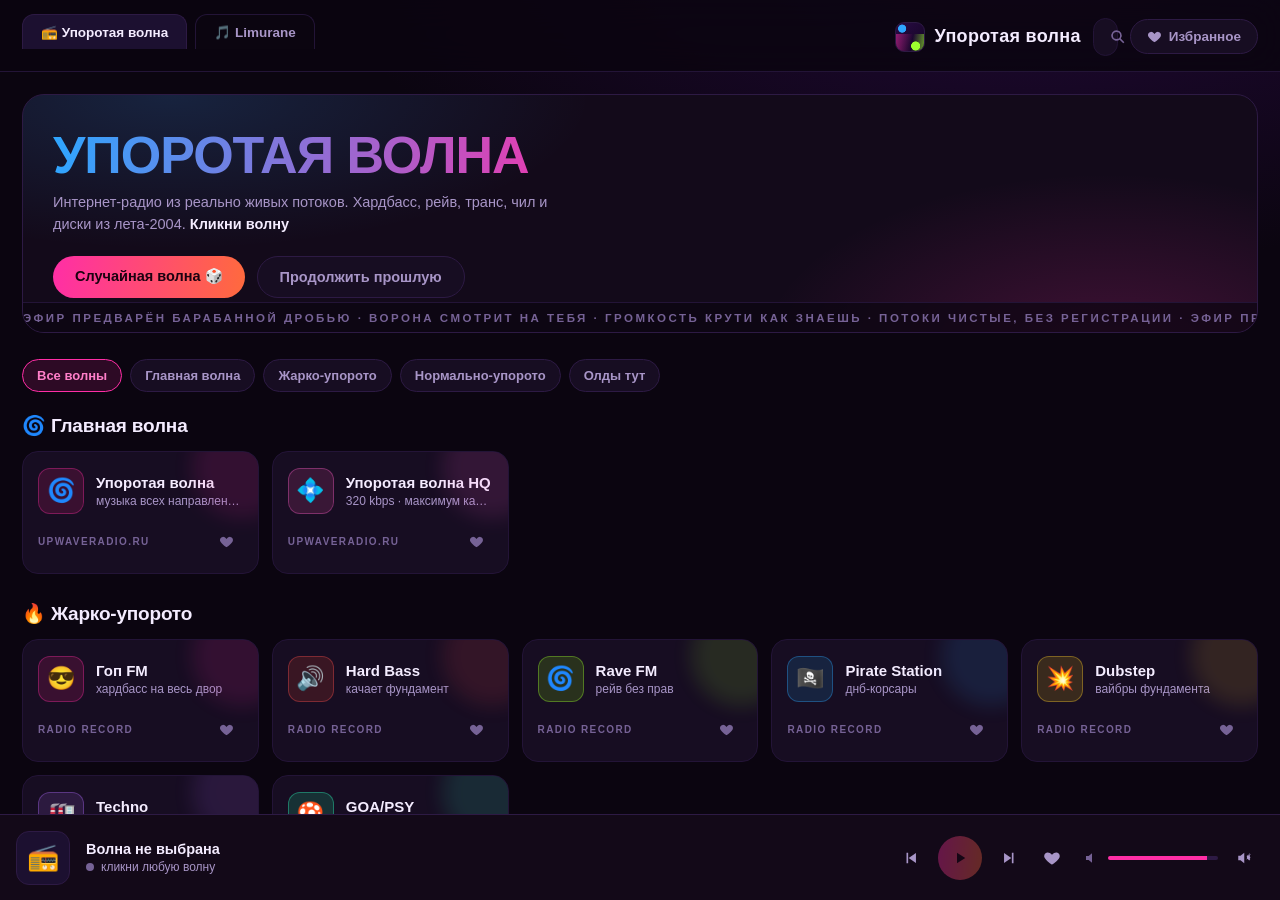
==== index.html @ 198ea46b "Упоротая волна + Limurane: интернет-радио и локальный плеер" ====
<!DOCTYPE html>
<html lang="ru">
<head>
  <meta charset="UTF-8">
  <meta name="viewport" content="width=device-width, initial-scale=1.0, viewport-fit=cover">
  <meta name="description" content="Упоротая волна — интернет-радио с живыми потоками: хардбасс, рейв, гоп-фм, транс, чил. Один клик — и в эфире.">
  <meta name="theme-color" content="#0b0510">
  <link rel="icon" href="data:image/svg+xml,%3Csvg xmlns='http://www.w3.org/2000/svg' viewBox='0 0 64 64'%3E%3Crect width='64' height='64' rx='14' fill='%230b0510'/%3E%3Cpath d='M8 40c4-20 10-20 14-10s10 10 14-10 10-10 14 4' fill='none' stroke='%23ff2ea6' stroke-width='6' stroke-linecap='round'/%3E%3C/svg%3E">
  <title>Упоротая волна — интернет-радио</title>
  <link rel="stylesheet" href="css/style.css?v=9">
</head>
<body>
  <div class="page">
  <header class="topbar">
    <nav class="tabs" aria-label="Приложения">
      <a class="tab active" href="index.html" aria-current="page">📻 Упоротая волна</a>
      <a class="tab" href="limurane.html">🎵 Limurane</a>
    </nav>
    <div class="brand">
      <span class="brand-mark" aria-hidden="true"></span>
      <span class="brand-name">Упоротая&nbsp;волна</span>
    </div>
    <div class="search" role="search">
      <svg viewBox="0 0 24 24" aria-hidden="true"><path d="M10 3a7 7 0 1 0 4.2 12.6l4.8 4.8 1.5-1.5-4.8-4.8A7 7 0 0 0 10 3zm0 2.2A4.8 4.8 0 1 1 10 14.8 4.8 4.8 0 0 1 10 5.2z"/></svg>
      <input type="search" id="searchInput" placeholder="Найти волну: хардбасс, гоп, чил…" autocomplete="off">
    </div>
    <button class="chip fav-chip" id="favChip" aria-pressed="false" title="Только избранное">
      <svg viewBox="0 0 24 24" aria-hidden="true"><path d="M12 21s-7.5-4.6-9.8-9.2C.6 8.4 2.6 4.9 6 4.6c2-.2 3.9.9 6 3.2 2.1-2.3 4-3.4 6-3.2 3.4.3 5.4 3.8 3.8 7.2C19.5 16.4 12 21 12 21z"/></svg>
      Избранное
    </button>
  </header>

  <main class="view" id="view" tabindex="-1"></main>

  <!-- Нижняя панель радиоплеера — в потоке страницы, sticky над адресной строкой -->
  <footer class="player" id="player">
    <button class="np-btn" id="npBtn" aria-label="Играть текущую волну" disabled>
      <span class="np-art" id="npArt" aria-hidden="true">📻</span>
      <span class="np-eq" id="npEq" aria-hidden="true"><i></i><i></i><i></i><i></i></span>
    </button>
    <div class="np-info">
      <div class="np-title" id="npTitle">Волна не выбрана</div>
      <div class="np-status">
        <span class="dot" id="npDot" aria-hidden="true"></span>
        <span id="npStatus">кликни любую волну</span>
      </div>
    </div>
    <div class="player-controls">
      <button class="icon-btn" id="btnPrev" aria-label="Предыдущая волна">
        <svg viewBox="0 0 24 24" aria-hidden="true"><path d="M6 5h2.2v14H6V5zm12.6.4v13.2L8.9 12l9.7-6.6z"/></svg>
      </button>
      <button class="play-btn" id="btnPlay" aria-label="Играть">
        <svg class="ic-play" viewBox="0 0 24 24" aria-hidden="true"><path d="M8 5.1v13.8L19 12 8 5.1z"/></svg>
        <svg class="ic-pause" viewBox="0 0 24 24" aria-hidden="true"><path d="M7 5h3.4v14H7V5zm6.6 0H17v14h-3.4V5z"/></svg>
      </button>
      <button class="icon-btn" id="btnNext" aria-label="Следующая волна">
        <svg viewBox="0 0 24 24" aria-hidden="true"><path d="M15.8 5H18v14h-2.2V5zM5.4 5.4 15.1 12l-9.7 6.6V5.4z"/></svg>
      </button>
      <button class="icon-btn small fav" id="npFav" aria-label="В избранное" disabled>
        <svg viewBox="0 0 24 24" aria-hidden="true"><path d="M12 21s-7.5-4.6-9.8-9.2C.6 8.4 2.6 4.9 6 4.6c2-.2 3.9.9 6 3.2 2.1-2.3 4-3.4 6-3.2 3.4.3 5.4 3.8 3.8 7.2C19.5 16.4 12 21 12 21z"/></svg>
      </button>
    </div>
    <div class="player-right">
      <svg class="vol-ic" viewBox="0 0 24 24" aria-hidden="true"><path d="M3 9v6h4l5 4V5L7 9H3z"/></svg>
      <input type="range" id="volume" min="0" max="1" step="0.01" value="0.9" aria-label="Громкость">
      <button class="icon-btn mute" id="btnMute" aria-label="Выключить звук">
        <svg class="ic-vol" viewBox="0 0 24 24" aria-hidden="true"><path d="M11 5 6 9H3v6h3l5 4V5zm7 .6-1.4 1.6L19 9.4l-2 2.2 2 2.2-1.4 1.6L15.4 13l-1.4 1.4.4.2v-2l1-1.2L14 10l.4-.2L15.4 11l2.6-2.4v-1zM18 5.6l1.4 1.6-2 2.2 2 2.2-1.4 1.6-2-2.2-1.4 1.6V7.8l1.4 1.6 2-3.8z"/></svg>
        <svg class="ic-muted" viewBox="0 0 24 24" aria-hidden="true"><path d="M3 9v6h4l5 4V5L7 9H3zm17 .6L18.6 8 16.5 10 14.4 8 13 9.6l2.1 2.4L13 14.4l1.4 1.6 2.1-2 2.1 2 1.4-1.6-2.1-2.4L20 9.6z"/></svg>
      </button>
    </div>
  </footer>
  </div>

  <div id="toastRoot" aria-live="polite"></div>
  <audio id="radio" preload="none"></audio>

  <script src="js/app.js?v=8"></script>
</body>
</html>
---- css/style.css ----
/* ============================================================
   Упоротая волна — стили
   ============================================================ */

:root {
  --bg: #0b0510;
  --bg-raise: #130a1a;
  --bg-hover: #1c1030;
  --panel: #170d22;
  --stroke: #2d1a44;
  --stroke-soft: #231437;
  --text: #f4ecff;
  --text-dim: #a895c7;
  --text-faint: #766296;
  --acid: #ff2ea6;
  --toxic: #9dff2e;
  --sky: #2ea6ff;
  --acid-soft: rgba(255, 46, 166, 0.14);
  --toxic-soft: rgba(157, 255, 46, 0.12);
  --player-h: 86px;
  --radius: 16px;
  --radius-sm: 10px;
  --shadow: 0 16px 44px rgba(0, 0, 0, 0.55);
  --font: "Inter", -apple-system, "Segoe UI", Roboto, "Helvetica Neue", sans-serif;
}

* { box-sizing: border-box; margin: 0; padding: 0; }

html, body { height: 100%; }

body {
  font-family: var(--font);
  background: radial-gradient(1200px 600px at 80% -10%, #23093a 0%, transparent 60%), var(--bg);
  color: var(--text);
  -webkit-font-smoothing: antialiased;
  overflow: hidden;
  user-select: none;
}

button { font-family: inherit; color: inherit; background: none; border: 0; cursor: pointer; }
input { font-family: inherit; }

svg { width: 18px; height: 18px; fill: currentColor; display: block; }

::-webkit-scrollbar { width: 10px; height: 10px; }
::-webkit-scrollbar-thumb { background: #3a2456; border-radius: 6px; border: 2px solid var(--bg); }
::-webkit-scrollbar-track { background: transparent; }

/* ---------- Верхняя панель ---------- */

.topbar {
  position: sticky;
  top: 0;
  z-index: 40;
  display: flex;
  align-items: center;
  gap: 12px;
  padding: 14px 22px 12px;
  background: rgba(11, 5, 16, 0.85);
  backdrop-filter: blur(18px);
  border-bottom: 1px solid var(--stroke-soft);
}

/* Вкладки приложений */

.tabs {
  flex-basis: 100%;
  display: flex;
  gap: 8px;
  margin-bottom: 10px;
}

.tab {
  display: inline-flex;
  align-items: center;
  gap: 8px;
  padding: 9px 18px;
  border-radius: 12px 12px 0 0;
  border: 1px solid var(--stroke-soft);
  border-bottom: 0;
  background: var(--bg);
  color: var(--text-dim);
  font-size: 13.5px;
  font-weight: 700;
  text-decoration: none;
  transition: color 0.15s, border-color 0.15s;
}

.tab:hover { color: var(--text); }
.tab.active { color: var(--text); background: var(--bg-hover); border-color: var(--stroke); }

.brand { display: flex; align-items: center; gap: 10px; flex-shrink: 0; }

.brand-mark {
  width: 30px; height: 30px;
  border-radius: 9px;
  background:
    radial-gradient(circle at 70% 82%, var(--toxic) 0 14%, transparent 16%),
    radial-gradient(circle at 22% 20%, var(--sky) 0 12%, transparent 14%),
    linear-gradient(135deg, #2a0b45, #120522);
  border: 1px solid var(--stroke);
  position: relative;
  overflow: hidden;
}

.brand-mark::after {
  content: "";
  position: absolute;
  inset: 40% -30% 0 -30%;
  background: linear-gradient(100deg, var(--acid) 0%, transparent 55%, var(--toxic) 90%);
  opacity: 0.75;
}

.brand-name {
  font-size: 18px;
  font-weight: 800;
  letter-spacing: 0.3px;
  white-space: nowrap;
}

.search {
  flex: 1;
  max-width: 420px;
  display: flex;
  align-items: center;
  gap: 9px;
  background: var(--panel);
  border: 1px solid var(--stroke-soft);
  border-radius: 999px;
  padding: 9px 8px 9px 15px;
  transition: border-color 0.15s;
  min-width: 0;
}

.search:focus-within { border-color: var(--acid); }
.search svg { color: var(--text-faint); flex-shrink: 0; }

.search input {
  flex: 1;
  min-width: 0;
  background: none;
  border: 0;
  outline: 0;
  color: var(--text);
  font-size: 14px;
}

.search input::placeholder { color: var(--text-faint); }
.search input::-webkit-search-cancel-button { display: none; }

.chip {
  display: inline-flex;
  align-items: center;
  gap: 7px;
  padding: 9px 16px;
  border-radius: 999px;
  border: 1px solid var(--stroke);
  background: var(--panel);
  color: var(--text-dim);
  font-size: 13.5px;
  font-weight: 700;
  flex-shrink: 0;
  transition: all 0.15s;
}

.chip:hover { color: var(--text); border-color: var(--text-faint); }
.chip svg { width: 15px; height: 15px; }
.chip.on { background: var(--acid-soft); border-color: var(--acid); color: #ff7fc9; }
.chip.on svg { fill: #ff2ea6; }

/* ---------- Контент ---------- */

.page {
  display: flex;
  flex-direction: column;
  height: 100vh;
  height: 100dvh;
}

.view {
  flex: 1;
  min-height: 0;
  overflow-y: auto;
  padding: 22px 22px 46px;
  outline: none;
}

/* Hero */

.hero {
  position: relative;
  border: 1px solid var(--stroke);
  border-radius: 22px;
  overflow: hidden;
  padding: 34px 30px;
  margin-bottom: 26px;
  background:
    radial-gradient(600px 220px at 12% 0%, rgba(46, 166, 255, 0.16), transparent 70%),
    radial-gradient(500px 260px at 88% 110%, rgba(255, 46, 166, 0.2), transparent 70%),
    var(--bg-raise);
}

.hero-title {
  font-size: clamp(30px, 6vw, 52px);
  font-weight: 900;
  letter-spacing: -1px;
  line-height: 1;
  background: linear-gradient(95deg, var(--sky) 0%, var(--acid) 48%, var(--toxic) 100%);
  -webkit-background-clip: text;
  background-clip: text;
  color: transparent;
  margin-bottom: 10px;
}

.hero-sub { color: var(--text-dim); font-size: 14.5px; max-width: 520px; line-height: 1.55; }
.hero-sub b { color: var(--text); }

.hero-actions { display: flex; gap: 12px; margin-top: 20px; flex-wrap: wrap; }

.btn {
  display: inline-flex;
  align-items: center;
  gap: 9px;
  padding: 12px 22px;
  border-radius: 999px;
  font-size: 14.5px;
  font-weight: 800;
  transition: transform 0.12s, filter 0.15s;
}

.btn:active { transform: scale(0.96); }
.btn.primary {
  background: linear-gradient(96deg, var(--acid), #ff6a3d);
  color: #1b0210;
}
.btn.primary:hover { filter: brightness(1.1); }
.btn.ghost { background: var(--panel); border: 1px solid var(--stroke); color: var(--text-dim); }
.btn.ghost:hover { color: var(--text); border-color: var(--text-faint); }

.marquee {
  position: absolute;
  bottom: 0; left: 0; right: 0;
  border-top: 1px solid var(--stroke-soft);
  background: rgba(11, 5, 16, 0.7);
  overflow: hidden;
  height: 30px;
  pointer-events: none;
}

.marquee-track {
  position: absolute;
  white-space: nowrap;
  line-height: 30px;
  font-size: 11.5px;
  font-weight: 700;
  letter-spacing: 2.5px;
  text-transform: uppercase;
  color: var(--text-faint);
  animation: marquee 26s linear infinite;
}

@keyframes marquee { from { transform: translateX(0); } to { transform: translateX(-50%); } }

/* Фильтры */

.chips {
  display: flex;
  gap: 8px;
  flex-wrap: wrap;
  margin-bottom: 22px;
}

.chip.small { padding: 8px 14px; font-size: 13px; }

/* Секции и карточки волн */

.section { margin-bottom: 28px; }

.section-title {
  font-size: 19px;
  font-weight: 800;
  letter-spacing: -0.2px;
  margin-bottom: 14px;
}

.grid {
  display: grid;
  grid-template-columns: repeat(auto-fill, minmax(210px, 1fr));
  gap: 13px;
}

.station {
  position: relative;
  border: 1px solid var(--stroke-soft);
  border-radius: var(--radius);
  background: var(--panel);
  padding: 16px 15px 15px;
  cursor: pointer;
  text-align: left;
  overflow: hidden;
  transition: border-color 0.15s, transform 0.15s, background 0.15s;
}

.station:hover { border-color: var(--st, var(--acid)); transform: translateY(-2px); background: var(--bg-hover); }
.station:focus-visible { outline: 2px solid var(--acid); outline-offset: 2px; }

.station.live {
  border-color: var(--st, var(--acid));
  background:
    linear-gradient(160deg, var(--acid-glow, rgba(255, 46, 166, 0.08)), transparent 60%),
    var(--bg-hover);
}

.station .glow {
  position: absolute;
  top: -34px; right: -34px;
  width: 100px; height: 100px;
  border-radius: 50%;
  background: var(--st, var(--acid));
  opacity: 0.12;
  filter: blur(10px);
  pointer-events: none;
}

.station-head {
  display: flex;
  align-items: center;
  gap: 12px;
  margin-bottom: 12px;
}

.station-emoji {
  width: 46px; height: 46px;
  border-radius: 12px;
  display: flex;
  align-items: center;
  justify-content: center;
  font-size: 23px;
  background: color-mix(in srgb, var(--st, var(--acid)) 16%, var(--bg-raise));
  border: 1px solid color-mix(in srgb, var(--st, var(--acid)) 35%, transparent);
  flex-shrink: 0;
}

.station-name {
  font-size: 15px;
  font-weight: 800;
  overflow: hidden;
  text-overflow: ellipsis;
  white-space: nowrap;
}

.station-genre {
  font-size: 12px;
  color: var(--text-dim);
  margin-top: 3px;
  overflow: hidden;
  text-overflow: ellipsis;
  white-space: nowrap;
}

.station-foot {
  display: flex;
  align-items: center;
  justify-content: space-between;
  gap: 8px;
}

.station-badge {
  font-size: 10px;
  font-weight: 800;
  letter-spacing: 1.4px;
  text-transform: uppercase;
  color: var(--text-faint);
}

.station.live .station-badge { color: color-mix(in srgb, var(--st, var(--acid)) 70%, var(--text)); }

.station-play {
  width: 38px; height: 38px;
  border-radius: 50%;
  background: var(--st, var(--acid));
  color: #14021c;
  display: flex;
  align-items: center;
  justify-content: center;
  opacity: 0;
  transform: translateY(4px);
  transition: opacity 0.15s, transform 0.15s;
  flex-shrink: 0;
}

.station-play svg { width: 15px; height: 15px; }
.station:hover .station-play, .station:focus-visible .station-play { opacity: 1; transform: translateY(0); }

.pulse {
  display: flex;
  gap: 3px;
  align-items: flex-end;
  height: 14px;
  display: none;
}

.station.live:hover .pulse { display: flex; }

.pulse i {
  width: 3px;
  border-radius: 2px;
  background: var(--st, var(--acid));
  animation: beat 0.8s ease-in-out infinite;
}

.pulse i:nth-child(1) { height: 60%; animation-delay: 0.2s; }
.pulse i:nth-child(2) { height: 100%; animation-delay: 0.45s; }
.pulse i:nth-child(3) { height: 70%; animation-delay: 0.1s; }

@keyframes beat { 0%, 100% { transform: scaleY(0.5); } 50% { transform: scaleY(1); } }

.fav-mini {
  width: 32px; height: 32px;
  border-radius: 50%;
  display: flex;
  align-items: center;
  justify-content: center;
  color: var(--text-faint);
  flex-shrink: 0;
}

.fav-mini svg { width: 15px; height: 15px; }
.fav-mini:hover { color: var(--text); background: rgba(255, 255, 255, 0.06); }
.fav-mini.liked { color: var(--text); }
.fav-mini.liked svg { fill: var(--acid); }

/* Пустые состояния */

.empty {
  display: flex;
  flex-direction: column;
  align-items: center;
  text-align: center;
  gap: 12px;
  padding: 60px 20px;
  color: var(--text-dim);
}

.empty-emoji { font-size: 44px; }
.empty h3 { color: var(--text); font-size: 18px; font-weight: 800; }
.empty p { font-size: 14px; max-width: 420px; line-height: 1.55; }

/* ---------- Нижний плеер ---------- */

.player {
  position: sticky;
  bottom: 0;
  height: var(--player-h);
  background: #130918;
  border-top: 1px solid var(--stroke);
  display: grid;
  grid-template-columns: auto minmax(150px, 1fr) auto auto;
  align-items: center;
  gap: 16px;
  padding: 0 16px;
  z-index: 50;
  padding-bottom: env(safe-area-inset-bottom);
}

.np-btn {
  position: relative;
  width: 54px; height: 54px;
  border-radius: 13px;
  overflow: hidden;
  background: var(--bg-hover);
  border: 1px solid var(--stroke);
  display: flex;
  align-items: center;
  justify-content: center;
  flex-shrink: 0;
}

.np-art { font-size: 26px; }
.np-eq { display: none; gap: 3px; align-items: flex-end; height: 18px; }
.np-eq i { width: 4px; border-radius: 2px; background: var(--acid); animation: beat 0.75s ease-in-out infinite; }
.np-eq i:nth-child(1) { height: 55%; animation-delay: 0.15s; }
.np-eq i:nth-child(2) { height: 100%; animation-delay: 0.4s; }
.np-eq i:nth-child(3) { height: 65%; animation-delay: 0.05s; }
.np-eq i:nth-child(4) { height: 85%; animation-delay: 0.3s; }

body.broadcasting .np-eq { display: flex; }
body.broadcasting .np-art { display: none; }

.np-info { min-width: 0; }

.np-title {
  font-size: 14.5px;
  font-weight: 700;
  overflow: hidden;
  text-overflow: ellipsis;
  white-space: nowrap;
}

.np-status {
  display: flex;
  align-items: center;
  gap: 7px;
  margin-top: 3px;
  font-size: 12px;
  color: var(--text-dim);
  overflow: hidden;
  white-space: nowrap;
}

.dot {
  width: 8px; height: 8px;
  border-radius: 50%;
  background: var(--text-faint);
  flex-shrink: 0;
}

.dot.live { background: var(--toxic); box-shadow: 0 0 8px var(--toxic); animation: blinkdot 1.6s ease-in-out infinite; }
.dot.wait { background: #ffcf2e; animation: blinkdot 0.8s ease-in-out infinite; }
.dot.err { background: var(--acid); }

@keyframes blinkdot { 0%, 100% { opacity: 1; } 50% { opacity: 0.35; } }

.player-controls { display: flex; align-items: center; gap: 8px; }

.icon-btn {
  display: inline-flex;
  align-items: center;
  justify-content: center;
  width: 38px; height: 38px;
  border-radius: 50%;
  color: var(--text-dim);
  flex-shrink: 0;
  transition: background 0.15s, color 0.15s;
}

.icon-btn:hover { background: var(--bg-hover); color: var(--text); }
.icon-btn.small { width: 32px; height: 32px; }

.play-btn {
  width: 44px; height: 44px;
  border-radius: 50%;
  background: linear-gradient(96deg, var(--acid), #ff6a3d);
  color: #1b0210;
  display: flex;
  align-items: center;
  justify-content: center;
  transition: transform 0.12s, opacity 0.2s;
}

.play-btn:hover { transform: scale(1.06); }
.play-btn:disabled { opacity: 0.35; transform: none; cursor: default; }

.play-btn .ic-pause { display: none; }
.play-btn.playing .ic-play { display: none; }
.play-btn.playing .ic-pause { display: block; }

.icon-btn.fav.liked svg { fill: var(--acid); }

.player-right { display: flex; align-items: center; gap: 8px; }

.vol-ic { color: var(--text-faint); width: 16px; height: 16px; }
.mute .ic-vol { display: block; }
.mute .ic-muted { display: none; }
.muted .ic-vol { display: none; }
.muted .ic-muted { display: block; }

input[type="range"] {
  -webkit-appearance: none;
  appearance: none;
  flex: 1;
  width: 110px;
  height: 4px;
  border-radius: 3px;
  background: linear-gradient(to right, var(--text) 0%, #333355 0%);
  outline: none;
  cursor: pointer;
  touch-action: none;
}

input[type="range"]::-webkit-slider-thumb {
  -webkit-appearance: none;
  width: 13px; height: 13px;
  border-radius: 50%;
  background: var(--text);
  border: 0;
  opacity: 0;
  transition: opacity 0.12s;
  cursor: grab;
}

input[type="range"]:hover::-webkit-slider-thumb,
input[type="range"]:focus-visible::-webkit-slider-thumb { opacity: 1; }
input[type="range"]::-moz-range-thumb { width: 13px; height: 13px; border-radius: 50%; background: var(--text); border: 0; }

/* ---------- Уведомления ---------- */

#toastRoot {
  position: fixed;
  bottom: calc(var(--player-h) + 14px);
  left: 50%;
  transform: translateX(-50%);
  display: flex;
  flex-direction: column;
  align-items: center;
  gap: 8px;
  z-index: 200;
  pointer-events: none;
}

.toast {
  background: #221333;
  border: 1px solid var(--stroke);
  color: var(--text);
  padding: 11px 18px;
  border-radius: 999px;
  font-size: 13.5px;
  font-weight: 600;
  box-shadow: var(--shadow);
  animation: toast-in 0.22s ease;
  max-width: 86vw;
}

.toast.out { animation: toast-out 0.25s ease forwards; }

@keyframes toast-in { from { opacity: 0; transform: translateY(10px); } }
@keyframes toast-out { to { opacity: 0; transform: translateY(10px); } }

/* ---------- Адаптивность ---------- */

@media (max-width: 760px) {
  .topbar { padding: 10px 14px; gap: 8px; }
  .tabs { gap: 6px; margin-bottom: 4px; }
  .tab { padding: 8px 14px; font-size: 12.5px; }
  .brand-name { font-size: 15px; }
  .search { padding: 8px 6px 8px 12px; }
  .fav-chip span { display: none; }
  .fav-chip { padding: 9px 10px; }

  .view { flex: 1; padding: 16px 14px 40px; }
  .hero { padding: 22px 18px 40px; }
  .grid { grid-template-columns: repeat(auto-fill, minmax(150px, 1fr)); gap: 10px; }
  .station { padding: 13px 12px; }
  .station-emoji { width: 40px; height: 40px; font-size: 19px; }

  .player {
    grid-template-columns: auto 1fr auto;
    height: calc(var(--player-h) + env(safe-area-inset-bottom));
    padding: 8px 10px env(safe-area-inset-bottom);
    gap: 10px;
  }

  .player-right { display: none; }
  .player-controls { gap: 2px; }
  .icon-btn { width: 34px; height: 34px; }
  .play-btn { width: 40px; height: 40px; }
  .icon-btn.small.fav { display: none; }
  .np-btn { width: 46px; height: 46px; }
  .np-art { font-size: 22px; }
}

@media (max-width: 480px) {
  .grid { grid-template-columns: 1fr 1fr; }
}

@media (prefers-reduced-motion: reduce) {
  .marquee-track, .pulse i, .np-eq i, .dot.live, .dot.wait { animation: none; }
  body.hype { animation: none; }
}

/* ---------- Пасхалки ---------- */

body.hype {
  animation: hue-madness 4s linear infinite;
}

body.hype .np-eq i,
body.hype .pulse i { animation-duration: 0.22s; }

body.hype .marquee-track { animation-duration: 5.5s; color: var(--acid); }

body.hype .np-btn,
body.hype .play-btn { animation: bounce-beta 0.5s ease-in-out infinite; }

@keyframes hue-madness {
  from { filter: hue-rotate(0deg); }
  to { filter: hue-rotate(360deg); }
}

@keyframes bounce-beta {
  0%, 100% { transform: scale(1); }
  50% { transform: scale(1.12) rotate(4deg); }
}

.crow {
  position: fixed;
  left: -70px;
  z-index: 400;
  font-size: 44px;
  pointer-events: none;
  animation: fly-across 4s linear forwards;
}

@keyframes fly-across {
  0% { left: -70px; transform: translateY(0) rotate(-10deg); }
  25% { transform: translateY(-26px) rotate(6deg); }
  50% { transform: translateY(8px) rotate(-6deg); }
  75% { transform: translateY(-18px) rotate(8deg); }
  100% { left: calc(100vw + 70px); transform: translateY(0) rotate(-4deg); }
}
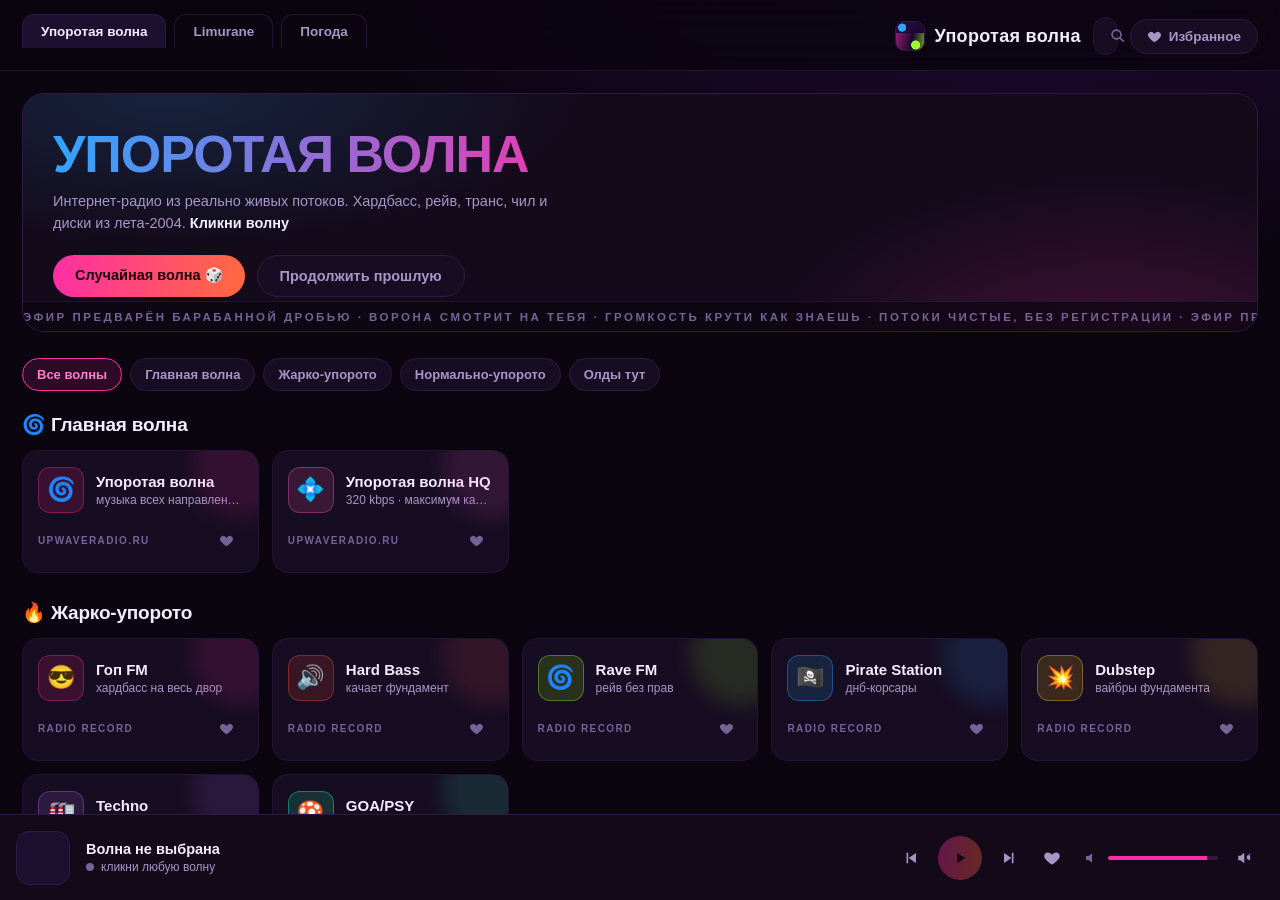
==== commit b5e69aec: "Радио: фиксы интерфейса (поиск с синонимами, подписи фильтров, громкость на мобилке); вкладка Погода" ====
--- a/index.html
+++ b/index.html
@@ -7,14 +7,15 @@
   <meta name="theme-color" content="#0b0510">
   <link rel="icon" href="data:image/svg+xml,%3Csvg xmlns='http://www.w3.org/2000/svg' viewBox='0 0 64 64'%3E%3Crect width='64' height='64' rx='14' fill='%230b0510'/%3E%3Cpath d='M8 40c4-20 10-20 14-10s10 10 14-10 10-10 14 4' fill='none' stroke='%23ff2ea6' stroke-width='6' stroke-linecap='round'/%3E%3C/svg%3E">
   <title>Упоротая волна — интернет-радио</title>
-  <link rel="stylesheet" href="css/style.css?v=9">
+  <link rel="stylesheet" href="css/style.css?v=11">
 </head>
 <body>
   <div class="page">
   <header class="topbar">
     <nav class="tabs" aria-label="Приложения">
-      <a class="tab active" href="index.html" aria-current="page">📻 Упоротая волна</a>
-      <a class="tab" href="limurane.html">🎵 Limurane</a>
+      <a class="tab active" href="index.html" aria-current="page">Упоротая волна</a>
+      <a class="tab" href="limurane.html">Limurane</a>
+      <a class="tab" href="weather.html">Погода</a>
     </nav>
     <div class="brand">
       <span class="brand-mark" aria-hidden="true"></span>
@@ -35,7 +36,7 @@
   <!-- Нижняя панель радиоплеера — в потоке страницы, sticky над адресной строкой -->
   <footer class="player" id="player">
     <button class="np-btn" id="npBtn" aria-label="Играть текущую волну" disabled>
-      <span class="np-art" id="npArt" aria-hidden="true">📻</span>
+      <span class="np-art" id="npArt" aria-hidden="true"></span>
       <span class="np-eq" id="npEq" aria-hidden="true"><i></i><i></i><i></i><i></i></span>
     </button>
     <div class="np-info">
@@ -74,6 +75,6 @@
   <div id="toastRoot" aria-live="polite"></div>
   <audio id="radio" preload="none"></audio>
 
-  <script src="js/app.js?v=8"></script>
+  <script src="js/app.js?v=9"></script>
 </body>
 </html>
--- a/css/style.css
+++ b/css/style.css
@@ -68,7 +68,12 @@
   display: flex;
   gap: 8px;
   margin-bottom: 10px;
-}
+  min-width: 0;
+  overflow-x: auto;
+  scrollbar-width: none;
+}
+
+.tabs::-webkit-scrollbar { display: none; }
 
 .tab {
   display: inline-flex;
@@ -477,6 +482,7 @@
 }
 
 .np-art { font-size: 26px; }
+.np-art.empty { display: none; }
 .np-eq { display: none; gap: 3px; align-items: flex-end; height: 18px; }
 .np-eq i { width: 4px; border-radius: 2px; background: var(--acid); animation: beat 0.75s ease-in-out infinite; }
 .np-eq i:nth-child(1) { height: 55%; animation-delay: 0.15s; }
@@ -629,7 +635,8 @@
 /* ---------- Адаптивность ---------- */
 
 @media (max-width: 760px) {
-  .topbar { padding: 10px 14px; gap: 8px; }
+  .topbar { padding: 10px 14px; gap: 8px; flex-wrap: wrap; }
+  .topbar .search { order: 3; flex: 1 0 100%; max-width: none; }
   .tabs { gap: 6px; margin-bottom: 4px; }
   .tab { padding: 8px 14px; font-size: 12.5px; }
   .brand-name { font-size: 15px; }
@@ -644,14 +651,16 @@
   .station-emoji { width: 40px; height: 40px; font-size: 19px; }
 
   .player {
-    grid-template-columns: auto 1fr auto;
+    grid-template-columns: auto minmax(0, 1fr) auto auto;
     height: calc(var(--player-h) + env(safe-area-inset-bottom));
     padding: 8px 10px env(safe-area-inset-bottom);
-    gap: 10px;
+    gap: 8px;
   }
 
-  .player-right { display: none; }
   .player-controls { gap: 2px; }
+  .player-right { gap: 2px; }
+  .vol-ic { display: none; }
+  #volume { width: 64px; }
   .icon-btn { width: 34px; height: 34px; }
   .play-btn { width: 40px; height: 40px; }
   .icon-btn.small.fav { display: none; }
@@ -661,6 +670,8 @@
 
 @media (max-width: 480px) {
   .grid { grid-template-columns: 1fr 1fr; }
+  /* тесно: громкость сворачивается в кнопку mute, поиск остаётся на виду */
+  #volume { display: none; }
 }
 
 @media (prefers-reduced-motion: reduce) {
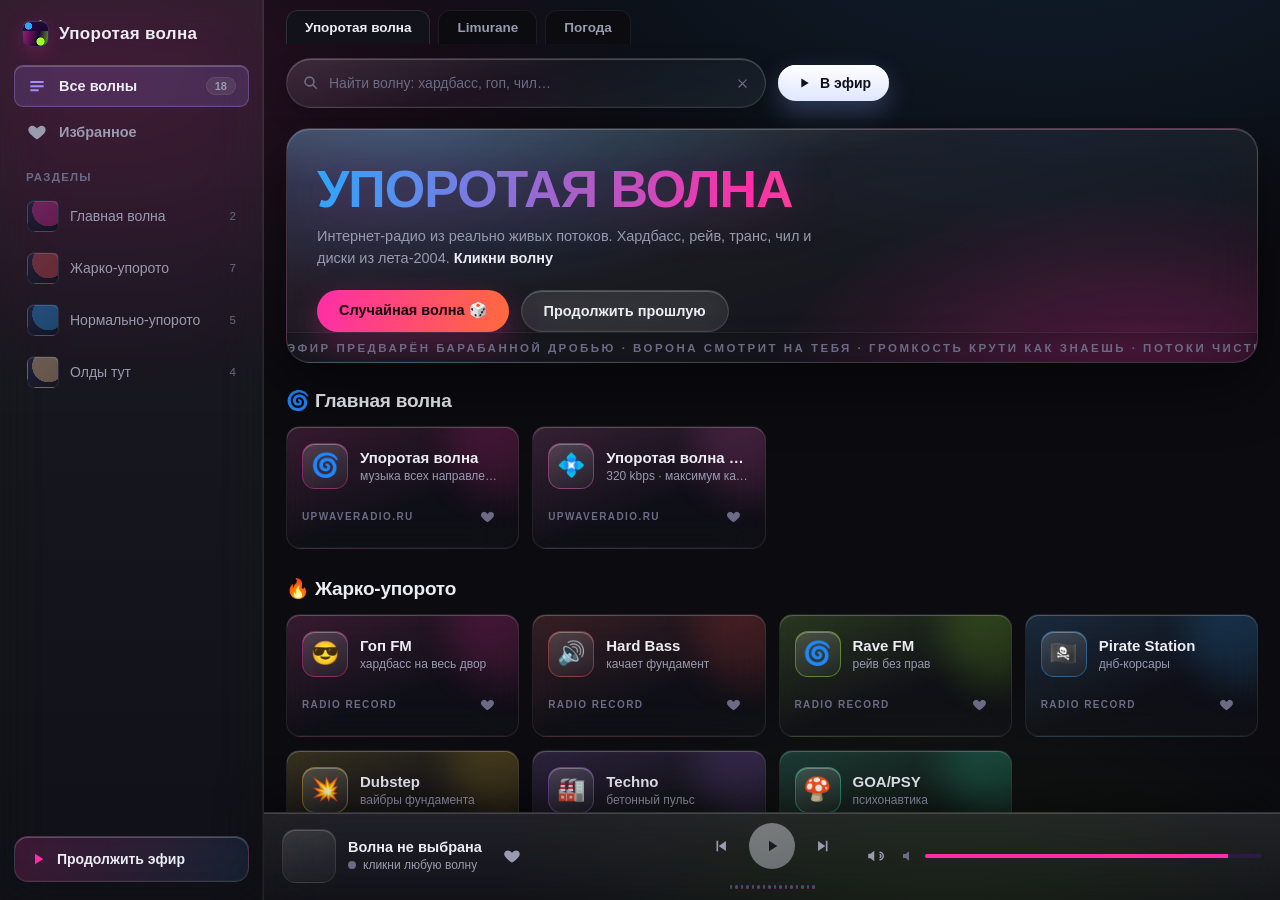
==== commit d7b037f5: "Радио: каркас как в Limurane (сайдбар с разделами, топбар, плеер) и Liquid Glass оформление" ====
--- a/index.html
+++ b/index.html
@@ -4,77 +4,124 @@
   <meta charset="UTF-8">
   <meta name="viewport" content="width=device-width, initial-scale=1.0, viewport-fit=cover">
   <meta name="description" content="Упоротая волна — интернет-радио с живыми потоками: хардбасс, рейв, гоп-фм, транс, чил. Один клик — и в эфире.">
-  <meta name="theme-color" content="#0b0510">
-  <link rel="icon" href="data:image/svg+xml,%3Csvg xmlns='http://www.w3.org/2000/svg' viewBox='0 0 64 64'%3E%3Crect width='64' height='64' rx='14' fill='%230b0510'/%3E%3Cpath d='M8 40c4-20 10-20 14-10s10 10 14-10 10-10 14 4' fill='none' stroke='%23ff2ea6' stroke-width='6' stroke-linecap='round'/%3E%3C/svg%3E">
+  <meta name="theme-color" content="#0b0b10">
+  <link rel="icon" href="data:image/svg+xml,%3Csvg xmlns='http://www.w3.org/2000/svg' viewBox='0 0 64 64'%3E%3Crect width='64' height='64' rx='14' fill='%230b0b10'/%3E%3Cpath d='M8 40c4-20 10-20 14-10s10 10 14-10 10-10 14 4' fill='none' stroke='%23ff2ea6' stroke-width='6' stroke-linecap='round'/%3E%3C/svg%3E">
   <title>Упоротая волна — интернет-радио</title>
-  <link rel="stylesheet" href="css/style.css?v=11">
+  <link rel="stylesheet" href="css/style.css?v=12">
 </head>
 <body>
-  <div class="page">
-  <header class="topbar">
-    <nav class="tabs" aria-label="Приложения">
-      <a class="tab active" href="index.html" aria-current="page">Упоротая волна</a>
-      <a class="tab" href="limurane.html">Limurane</a>
-      <a class="tab" href="weather.html">Погода</a>
-    </nav>
-    <div class="brand">
-      <span class="brand-mark" aria-hidden="true"></span>
-      <span class="brand-name">Упоротая&nbsp;волна</span>
+  <div class="app">
+
+    <!-- Боковая панель -->
+    <aside class="sidebar" id="sidebar" aria-label="Навигация">
+      <div class="brand">
+        <span class="brand-mark" aria-hidden="true"></span>
+        <span class="brand-name">Упоротая волна</span>
+      </div>
+
+      <nav class="side-nav" id="sideNav">
+        <button class="side-link active" data-nav="all">
+          <svg viewBox="0 0 24 24" aria-hidden="true"><path d="M4 6h16v2.4H4V6zm0 5h16v2.4H4V11zm0 5h10v2.4H4V16z"/></svg>
+          <span>Все волны</span>
+          <span class="side-count" id="allCount"></span>
+        </button>
+        <button class="side-link" data-nav="favorites">
+          <svg viewBox="0 0 24 24" aria-hidden="true"><path d="M12 21s-7.5-4.6-9.8-9.2C.6 8.4 2.6 4.9 6 4.6c2-.2 3.9.9 6 3.2 2.1-2.3 4-3.4 6-3.2 3.4.3 5.4 3.8 3.8 7.2C19.5 16.4 12 21 12 21z"/></svg>
+          <span>Избранное</span>
+          <span class="side-count" id="favCount" hidden></span>
+        </button>
+      </nav>
+
+      <div class="side-section">
+        <div class="side-head"><span>Разделы</span></div>
+        <div class="side-playlists" id="sideMoods"></div>
+      </div>
+
+      <button class="upload-cta" id="btnLast">
+        <svg viewBox="0 0 24 24" aria-hidden="true"><path d="M8 5.1v13.8L19 12 8 5.1z"/></svg>
+        Продолжить эфир
+      </button>
+    </aside>
+
+    <div class="sidebar-backdrop" id="sidebarBackdrop" hidden></div>
+
+    <!-- Основная область -->
+    <div class="content">
+      <nav class="tabs" aria-label="Приложения">
+        <a class="tab active" href="index.html" aria-current="page">Упоротая волна</a>
+        <a class="tab" href="limurane.html">Limurane</a>
+        <a class="tab" href="weather.html">Погода</a>
+      </nav>
+
+      <header class="topbar">
+        <button class="icon-btn burger" id="btnBurger" aria-label="Меню">
+          <svg viewBox="0 0 24 24" aria-hidden="true"><path d="M3 6h18v2.2H3V6zm0 5h18v2.2H3V11zm0 5h18v2.2H3V16z"/></svg>
+        </button>
+        <div class="search" role="search">
+          <svg viewBox="0 0 24 24" aria-hidden="true"><path d="M10 3a7 7 0 1 0 4.2 12.6l4.8 4.8 1.5-1.5-4.8-4.8A7 7 0 0 0 10 3zm0 2.2A4.8 4.8 0 1 1 10 14.8 4.8 4.8 0 0 1 10 5.2z"/></svg>
+          <input type="search" id="searchInput" placeholder="Найти волну: хардбасс, гоп, чил…" autocomplete="off">
+          <button class="icon-btn small clear-btn" id="searchClear" hidden aria-label="Очистить поиск">
+            <svg viewBox="0 0 24 24" aria-hidden="true"><path d="M6.4 5 5 6.4 10.6 12 5 17.6 6.4 19 12 13.4 17.6 19 19 17.6 13.4 12 19 6.4 17.6 5 12 10.6 6.4 5z"/></svg>
+          </button>
+        </div>
+        <button class="upload-btn" id="btnRandom">
+          <svg viewBox="0 0 24 24" aria-hidden="true"><path d="M8 5.1v13.8L19 12 8 5.1z"/></svg>
+          <span>В эфир</span>
+        </button>
+      </header>
+
+      <main class="view" id="view" tabindex="-1"></main>
+
+      <!-- Нижняя панель радиоплеера — в потоке страницы, sticky над адресной строкой -->
+      <footer class="player" id="player">
+        <div class="player-left">
+          <button class="np-btn" id="npBtn" aria-label="Играть текущую волну" disabled>
+            <span class="np-art" id="npArt" aria-hidden="true"></span>
+            <span class="np-eq" id="npEq" aria-hidden="true"><i></i><i></i><i></i><i></i></span>
+          </button>
+          <div class="np-info">
+            <div class="np-title" id="npTitle">Волна не выбрана</div>
+            <div class="np-status">
+              <span class="dot" id="npDot" aria-hidden="true"></span>
+              <span id="npStatus">кликни любую волну</span>
+            </div>
+          </div>
+          <button class="icon-btn fav" id="npFav" aria-label="В избранное" disabled>
+            <svg viewBox="0 0 24 24" aria-hidden="true"><path d="M12 21s-7.5-4.6-9.8-9.2C.6 8.4 2.6 4.9 6 4.6c2-.2 3.9.9 6 3.2 2.1-2.3 4-3.4 6-3.2 3.4.3 5.4 3.8 3.8 7.2C19.5 16.4 12 21 12 21z"/></svg>
+          </button>
+        </div>
+
+        <div class="player-center">
+          <div class="player-buttons">
+            <button class="icon-btn" id="btnPrev" aria-label="Предыдущая волна">
+              <svg viewBox="0 0 24 24" aria-hidden="true"><path d="M6 5h2.2v14H6V5zm12.6.4v13.2L8.9 12l9.7-6.6z"/></svg>
+            </button>
+            <button class="play-btn" id="btnPlay" aria-label="Играть">
+              <svg class="ic-play" viewBox="0 0 24 24" aria-hidden="true"><path d="M8 5.1v13.8L19 12 8 5.1z"/></svg>
+              <svg class="ic-pause" viewBox="0 0 24 24" aria-hidden="true"><path d="M7 5h3.4v14H7V5zm6.6 0H17v14h-3.4V5z"/></svg>
+            </button>
+            <button class="icon-btn" id="btnNext" aria-label="Следующая волна">
+              <svg viewBox="0 0 24 24" aria-hidden="true"><path d="M15.8 5H18v14h-2.2V5zM5.4 5.4 15.1 12l-9.7 6.6V5.4z"/></svg>
+            </button>
+          </div>
+          <div class="wave-line" aria-hidden="true"><i></i><i></i><i></i><i></i><i></i><i></i><i></i><i></i><i></i><i></i><i></i><i></i><i></i><i></i><i></i><i></i></div>
+        </div>
+
+        <div class="player-right">
+          <button class="icon-btn mute" id="btnMute" aria-label="Выключить звук">
+            <svg class="ic-vol" viewBox="0 0 24 24" aria-hidden="true"><path d="M11 5 6 9H3v6h3l5 4V5zm7 4a3 3 0 0 1 0 6v-2a1 1 0 0 0 0-2v-2zm0-3a6 6 0 0 1 0 12v-2a4 4 0 0 0 0-8V6z"/></svg>
+            <svg class="ic-muted" viewBox="0 0 24 24" aria-hidden="true"><path d="M3 9v6h4l5 4V5L7 9H3zm17 .6L18.6 8 16.5 10 14.4 8 13 9.6l2.1 2.4L13 14.4l1.4 1.6 2.1-2 2.1 2 1.4-1.6-2.1-2.4L20 9.6z"/></svg>
+          </button>
+          <svg class="vol-ic" viewBox="0 0 24 24" aria-hidden="true"><path d="M3 9v6h4l5 4V5L7 9H3z"/></svg>
+          <input type="range" id="volume" min="0" max="1" step="0.01" value="0.9" aria-label="Громкость">
+        </div>
+      </footer>
     </div>
-    <div class="search" role="search">
-      <svg viewBox="0 0 24 24" aria-hidden="true"><path d="M10 3a7 7 0 1 0 4.2 12.6l4.8 4.8 1.5-1.5-4.8-4.8A7 7 0 0 0 10 3zm0 2.2A4.8 4.8 0 1 1 10 14.8 4.8 4.8 0 0 1 10 5.2z"/></svg>
-      <input type="search" id="searchInput" placeholder="Найти волну: хардбасс, гоп, чил…" autocomplete="off">
-    </div>
-    <button class="chip fav-chip" id="favChip" aria-pressed="false" title="Только избранное">
-      <svg viewBox="0 0 24 24" aria-hidden="true"><path d="M12 21s-7.5-4.6-9.8-9.2C.6 8.4 2.6 4.9 6 4.6c2-.2 3.9.9 6 3.2 2.1-2.3 4-3.4 6-3.2 3.4.3 5.4 3.8 3.8 7.2C19.5 16.4 12 21 12 21z"/></svg>
-      Избранное
-    </button>
-  </header>
-
-  <main class="view" id="view" tabindex="-1"></main>
-
-  <!-- Нижняя панель радиоплеера — в потоке страницы, sticky над адресной строкой -->
-  <footer class="player" id="player">
-    <button class="np-btn" id="npBtn" aria-label="Играть текущую волну" disabled>
-      <span class="np-art" id="npArt" aria-hidden="true"></span>
-      <span class="np-eq" id="npEq" aria-hidden="true"><i></i><i></i><i></i><i></i></span>
-    </button>
-    <div class="np-info">
-      <div class="np-title" id="npTitle">Волна не выбрана</div>
-      <div class="np-status">
-        <span class="dot" id="npDot" aria-hidden="true"></span>
-        <span id="npStatus">кликни любую волну</span>
-      </div>
-    </div>
-    <div class="player-controls">
-      <button class="icon-btn" id="btnPrev" aria-label="Предыдущая волна">
-        <svg viewBox="0 0 24 24" aria-hidden="true"><path d="M6 5h2.2v14H6V5zm12.6.4v13.2L8.9 12l9.7-6.6z"/></svg>
-      </button>
-      <button class="play-btn" id="btnPlay" aria-label="Играть">
-        <svg class="ic-play" viewBox="0 0 24 24" aria-hidden="true"><path d="M8 5.1v13.8L19 12 8 5.1z"/></svg>
-        <svg class="ic-pause" viewBox="0 0 24 24" aria-hidden="true"><path d="M7 5h3.4v14H7V5zm6.6 0H17v14h-3.4V5z"/></svg>
-      </button>
-      <button class="icon-btn" id="btnNext" aria-label="Следующая волна">
-        <svg viewBox="0 0 24 24" aria-hidden="true"><path d="M15.8 5H18v14h-2.2V5zM5.4 5.4 15.1 12l-9.7 6.6V5.4z"/></svg>
-      </button>
-      <button class="icon-btn small fav" id="npFav" aria-label="В избранное" disabled>
-        <svg viewBox="0 0 24 24" aria-hidden="true"><path d="M12 21s-7.5-4.6-9.8-9.2C.6 8.4 2.6 4.9 6 4.6c2-.2 3.9.9 6 3.2 2.1-2.3 4-3.4 6-3.2 3.4.3 5.4 3.8 3.8 7.2C19.5 16.4 12 21 12 21z"/></svg>
-      </button>
-    </div>
-    <div class="player-right">
-      <svg class="vol-ic" viewBox="0 0 24 24" aria-hidden="true"><path d="M3 9v6h4l5 4V5L7 9H3z"/></svg>
-      <input type="range" id="volume" min="0" max="1" step="0.01" value="0.9" aria-label="Громкость">
-      <button class="icon-btn mute" id="btnMute" aria-label="Выключить звук">
-        <svg class="ic-vol" viewBox="0 0 24 24" aria-hidden="true"><path d="M11 5 6 9H3v6h3l5 4V5zm7 .6-1.4 1.6L19 9.4l-2 2.2 2 2.2-1.4 1.6L15.4 13l-1.4 1.4.4.2v-2l1-1.2L14 10l.4-.2L15.4 11l2.6-2.4v-1zM18 5.6l1.4 1.6-2 2.2 2 2.2-1.4 1.6-2-2.2-1.4 1.6V7.8l1.4 1.6 2-3.8z"/></svg>
-        <svg class="ic-muted" viewBox="0 0 24 24" aria-hidden="true"><path d="M3 9v6h4l5 4V5L7 9H3zm17 .6L18.6 8 16.5 10 14.4 8 13 9.6l2.1 2.4L13 14.4l1.4 1.6 2.1-2 2.1 2 1.4-1.6-2.1-2.4L20 9.6z"/></svg>
-      </button>
-    </div>
-  </footer>
   </div>
 
   <div id="toastRoot" aria-live="polite"></div>
   <audio id="radio" preload="none"></audio>
 
-  <script src="js/app.js?v=9"></script>
+  <script src="js/app.js?v=10"></script>
 </body>
 </html>
--- a/css/style.css
+++ b/css/style.css
@@ -1,26 +1,42 @@
 /* ============================================================
    Упоротая волна — стили
+   Каркас как в Limurane (сайдбар + топбар + плеер),
+   оформление — Liquid Glass: стеклянные слои, блики, размытие.
    ============================================================ */
 
 :root {
-  --bg: #0b0510;
-  --bg-raise: #130a1a;
-  --bg-hover: #1c1030;
-  --panel: #170d22;
-  --stroke: #2d1a44;
-  --stroke-soft: #231437;
-  --text: #f4ecff;
-  --text-dim: #a895c7;
-  --text-faint: #766296;
+  --bg: #0b0b10;
+  --bg-raise: #12121a;
+  --bg-hover: rgba(255, 255, 255, 0.06);
+  --panel: rgba(255, 255, 255, 0.045);
+  --stroke: rgba(255, 255, 255, 0.12);
+  --stroke-soft: rgba(255, 255, 255, 0.07);
+  --text: #ececf4;
+  --text-dim: #9a9ab0;
+  --text-faint: #6b6b85;
+
+  --accent: #a78bfa;
+  --accent-2: #34d399;
+  --accent-soft: rgba(167, 139, 250, 0.16);
+
+  /* «упоротая» палитра радио — три цвета логотипа */
   --acid: #ff2ea6;
   --toxic: #9dff2e;
   --sky: #2ea6ff;
   --acid-soft: rgba(255, 46, 166, 0.14);
-  --toxic-soft: rgba(157, 255, 46, 0.12);
-  --player-h: 86px;
-  --radius: 16px;
-  --radius-sm: 10px;
-  --shadow: 0 16px 44px rgba(0, 0, 0, 0.55);
+
+  --danger: #f87171;
+  --player-h: 88px;
+  --radius: 14px;
+  --radius-sm: 9px;
+
+  /* стекло */
+  --glass-blur: 30px;
+  --glass-bg: linear-gradient(165deg, rgba(255, 255, 255, 0.13), rgba(255, 255, 255, 0.035) 46%, rgba(255, 255, 255, 0.06));
+  --glass-ring: inset 0 1px 0 rgba(255, 255, 255, 0.22), inset 0 -1px 0 rgba(255, 255, 255, 0.04);
+  --glass-shadow: 0 14px 40px rgba(0, 0, 0, 0.45);
+  --ease: cubic-bezier(0.32, 0.72, 0, 1);
+
   --font: "Inter", -apple-system, "Segoe UI", Roboto, "Helvetica Neue", sans-serif;
 }
 
@@ -30,7 +46,12 @@
 
 body {
   font-family: var(--font);
-  background: radial-gradient(1200px 600px at 80% -10%, #23093a 0%, transparent 60%), var(--bg);
+  background:
+    radial-gradient(1100px 620px at 82% -12%, rgba(46, 166, 255, 0.13), transparent 62%),
+    radial-gradient(900px 520px at 8% 8%, rgba(255, 46, 166, 0.12), transparent 60%),
+    radial-gradient(760px 520px at 74% 108%, rgba(157, 255, 46, 0.07), transparent 62%),
+    var(--bg);
+  background-attachment: fixed;
   color: var(--text);
   -webkit-font-smoothing: antialiased;
   overflow: hidden;
@@ -43,31 +64,16 @@
 svg { width: 18px; height: 18px; fill: currentColor; display: block; }
 
 ::-webkit-scrollbar { width: 10px; height: 10px; }
-::-webkit-scrollbar-thumb { background: #3a2456; border-radius: 6px; border: 2px solid var(--bg); }
+::-webkit-scrollbar-thumb { background: rgba(255, 255, 255, 0.14); border-radius: 6px; border: 2px solid transparent; background-clip: padding-box; }
 ::-webkit-scrollbar-track { background: transparent; }
 
-/* ---------- Верхняя панель ---------- */
-
-.topbar {
-  position: sticky;
-  top: 0;
-  z-index: 40;
-  display: flex;
-  align-items: center;
-  gap: 12px;
-  padding: 14px 22px 12px;
-  background: rgba(11, 5, 16, 0.85);
-  backdrop-filter: blur(18px);
-  border-bottom: 1px solid var(--stroke-soft);
-}
-
-/* Вкладки приложений */
+/* ---------- Вкладки приложений ---------- */
 
 .tabs {
-  flex-basis: 100%;
   display: flex;
   gap: 8px;
-  margin-bottom: 10px;
+  padding: 10px 22px 0;
+  flex-shrink: 0;
   min-width: 0;
   overflow-x: auto;
   scrollbar-width: none;
@@ -88,24 +94,68 @@
   font-size: 13.5px;
   font-weight: 700;
   text-decoration: none;
-  transition: color 0.15s, border-color 0.15s;
+  white-space: nowrap;
+  transition: color 0.15s, border-color 0.15s, background 0.15s;
 }
 
 .tab:hover { color: var(--text); }
-.tab.active { color: var(--text); background: var(--bg-hover); border-color: var(--stroke); }
-
-.brand { display: flex; align-items: center; gap: 10px; flex-shrink: 0; }
+.tab.active { color: var(--text); background: var(--bg-raise); border-color: var(--stroke); }
+
+/* ---------- Каркас ---------- */
+
+.app {
+  display: grid;
+  grid-template-columns: 264px 1fr;
+  /* одна строка строго в высоту контейнера — иначе длинный список
+     раздувает каркас за экран, а body overflow:hidden его обрезает */
+  grid-template-rows: minmax(0, 1fr);
+  height: 100vh;
+  height: 100dvh;
+}
+
+.content {
+  display: flex;
+  flex-direction: column;
+  min-width: 0;
+  min-height: 0;
+}
+
+/* ---------- Боковая панель (стекло) ---------- */
+
+.sidebar {
+  position: relative;
+  display: flex;
+  flex-direction: column;
+  padding: 18px 14px;
+  gap: 18px;
+  overflow-y: auto;
+  z-index: 60;
+  background: linear-gradient(180deg, rgba(255, 255, 255, 0.07), rgba(255, 255, 255, 0.025));
+  border-right: 1px solid var(--stroke-soft);
+  backdrop-filter: blur(26px) saturate(160%);
+  -webkit-backdrop-filter: blur(26px) saturate(160%);
+  box-shadow: inset -1px 0 0 rgba(255, 255, 255, 0.05);
+}
+
+.brand {
+  display: flex;
+  align-items: center;
+  gap: 10px;
+  padding: 2px 8px 0;
+}
 
 .brand-mark {
-  width: 30px; height: 30px;
-  border-radius: 9px;
+  position: relative;
+  width: 27px; height: 27px;
+  border-radius: 8px;
+  flex-shrink: 0;
   background:
     radial-gradient(circle at 70% 82%, var(--toxic) 0 14%, transparent 16%),
     radial-gradient(circle at 22% 20%, var(--sky) 0 12%, transparent 14%),
     linear-gradient(135deg, #2a0b45, #120522);
   border: 1px solid var(--stroke);
-  position: relative;
-  overflow: hidden;
+  overflow: hidden;
+  box-shadow: inset 0 1px 0 rgba(255, 255, 255, 0.18), 0 6px 18px rgba(255, 46, 166, 0.18);
 }
 
 .brand-mark::after {
@@ -117,27 +167,209 @@
 }
 
 .brand-name {
-  font-size: 18px;
-  font-weight: 800;
+  font-size: 17px;
+  font-weight: 700;
   letter-spacing: 0.3px;
   white-space: nowrap;
-}
+  overflow: hidden;
+  text-overflow: ellipsis;
+}
+
+.side-nav { display: flex; flex-direction: column; gap: 4px; }
+
+.side-link {
+  display: flex;
+  align-items: center;
+  gap: 12px;
+  padding: 10px 12px;
+  border-radius: var(--radius-sm);
+  color: var(--text-dim);
+  font-size: 14.5px;
+  font-weight: 600;
+  text-align: left;
+  border: 1px solid transparent;
+  transition: background 0.15s, color 0.15s, border-color 0.15s, box-shadow 0.15s;
+}
+
+.side-link svg { width: 20px; height: 20px; flex-shrink: 0; }
+
+.side-link:hover { background: var(--bg-hover); color: var(--text); }
+
+.side-link.active {
+  color: var(--text);
+  background: var(--accent-soft);
+  border-color: rgba(167, 139, 250, 0.32);
+  box-shadow: var(--glass-ring);
+}
+
+.side-link.active svg { color: var(--accent); }
+
+.side-count {
+  margin-left: auto;
+  font-size: 11px;
+  font-weight: 700;
+  background: rgba(255, 255, 255, 0.08);
+  color: var(--text-dim);
+  border: 1px solid var(--stroke-soft);
+  border-radius: 999px;
+  padding: 2px 8px;
+}
+
+.side-section {
+  display: flex;
+  flex-direction: column;
+  gap: 8px;
+  min-height: 0;
+  flex: 1;
+}
+
+.side-head {
+  display: flex;
+  align-items: center;
+  justify-content: space-between;
+  padding: 0 12px;
+  font-size: 11.5px;
+  font-weight: 700;
+  letter-spacing: 1.2px;
+  text-transform: uppercase;
+  color: var(--text-faint);
+}
+
+.side-playlists {
+  display: flex;
+  flex-direction: column;
+  gap: 2px;
+  overflow-y: auto;
+  min-height: 0;
+}
+
+.side-playlist {
+  display: flex;
+  align-items: center;
+  gap: 11px;
+  padding: 8px 12px;
+  border-radius: var(--radius-sm);
+  color: var(--text-dim);
+  font-size: 14px;
+  font-weight: 500;
+  text-align: left;
+  min-width: 0;
+  border: 1px solid transparent;
+  transition: background 0.15s, color 0.15s, border-color 0.15s;
+}
+
+.side-playlist:hover { background: var(--bg-hover); color: var(--text); }
+
+.side-playlist.active {
+  background: rgba(255, 255, 255, 0.07);
+  border-color: var(--stroke);
+  color: var(--text);
+  box-shadow: var(--glass-ring);
+}
+
+.side-playlist .mini-cover {
+  width: 32px; height: 32px;
+  border-radius: 7px;
+  flex-shrink: 0;
+}
+
+.mini-cover {
+  background:
+    radial-gradient(circle at 68% 30%, color-mix(in srgb, var(--st, var(--accent)) 34%, transparent) 0 55%, transparent 56%),
+    linear-gradient(135deg, #20203a, #141420);
+  border: 1px solid var(--stroke-soft);
+  box-shadow: inset 0 1px 0 rgba(255, 255, 255, 0.12);
+}
+
+.side-playlist span.pl-name {
+  overflow: hidden;
+  text-overflow: ellipsis;
+  white-space: nowrap;
+}
+
+.side-playlist .pl-count { margin-left: auto; font-size: 11.5px; color: var(--text-faint); }
+
+.upload-cta {
+  display: flex;
+  align-items: center;
+  gap: 10px;
+  padding: 13px 14px;
+  border-radius: var(--radius);
+  background: linear-gradient(120deg, rgba(255, 46, 166, 0.18), rgba(46, 166, 255, 0.1));
+  border: 1px solid var(--stroke);
+  color: var(--text);
+  font-weight: 600;
+  font-size: 14px;
+  flex-shrink: 0;
+  box-shadow: var(--glass-ring);
+  backdrop-filter: blur(16px);
+  -webkit-backdrop-filter: blur(16px);
+  transition: border-color 0.15s, transform 0.15s var(--ease);
+}
+
+.upload-cta svg { color: var(--acid); }
+.upload-cta:hover { border-color: rgba(255, 46, 166, 0.5); }
+.upload-cta:active { transform: scale(0.98); }
+
+.sidebar-backdrop {
+  position: fixed;
+  inset: 0;
+  background: rgba(5, 5, 10, 0.6);
+  backdrop-filter: blur(3px);
+  -webkit-backdrop-filter: blur(3px);
+  z-index: 55;
+}
+
+/* ---------- Верхняя панель ---------- */
+
+.topbar {
+  display: flex;
+  align-items: center;
+  gap: 12px;
+  padding: 14px 22px 10px;
+  flex-shrink: 0;
+}
+
+.icon-btn {
+  display: inline-flex;
+  align-items: center;
+  justify-content: center;
+  width: 36px;
+  height: 36px;
+  border-radius: 50%;
+  color: var(--text-dim);
+  flex-shrink: 0;
+  transition: background 0.15s, color 0.15s;
+}
+
+.icon-btn:hover { background: var(--bg-hover); color: var(--text); }
+.icon-btn.small { width: 30px; height: 30px; }
+.icon-btn.small svg { width: 15px; height: 15px; }
+
+.burger { display: none; }
 
 .search {
   flex: 1;
-  max-width: 420px;
+  max-width: 480px;
   display: flex;
   align-items: center;
   gap: 9px;
-  background: var(--panel);
-  border: 1px solid var(--stroke-soft);
+  min-width: 0;
+  padding: 9px 8px 9px 15px;
   border-radius: 999px;
-  padding: 9px 8px 9px 15px;
-  transition: border-color 0.15s;
-  min-width: 0;
-}
-
-.search:focus-within { border-color: var(--acid); }
+  background: var(--glass-bg);
+  border: 1px solid var(--stroke);
+  box-shadow: var(--glass-ring), 0 8px 24px rgba(0, 0, 0, 0.22);
+  backdrop-filter: blur(var(--glass-blur)) saturate(160%);
+  -webkit-backdrop-filter: blur(var(--glass-blur)) saturate(160%);
+  transition: border-color 0.18s, box-shadow 0.18s;
+}
+
+.search:focus-within {
+  border-color: rgba(255, 46, 166, 0.55);
+  box-shadow: var(--glass-ring), 0 0 0 3px rgba(255, 46, 166, 0.14);
+}
+
 .search svg { color: var(--text-faint); flex-shrink: 0; }
 
 .search input {
@@ -153,74 +385,81 @@
 .search input::placeholder { color: var(--text-faint); }
 .search input::-webkit-search-cancel-button { display: none; }
 
-.chip {
-  display: inline-flex;
-  align-items: center;
-  gap: 7px;
-  padding: 9px 16px;
+.upload-btn {
+  display: flex;
+  align-items: center;
+  gap: 8px;
+  padding: 10px 18px;
   border-radius: 999px;
-  border: 1px solid var(--stroke);
-  background: var(--panel);
-  color: var(--text-dim);
-  font-size: 13.5px;
+  background: linear-gradient(180deg, #ffffff, #dfe7ff);
+  color: #10101a;
   font-weight: 700;
+  font-size: 14px;
   flex-shrink: 0;
-  transition: all 0.15s;
-}
-
-.chip:hover { color: var(--text); border-color: var(--text-faint); }
-.chip svg { width: 15px; height: 15px; }
-.chip.on { background: var(--acid-soft); border-color: var(--acid); color: #ff7fc9; }
-.chip.on svg { fill: #ff2ea6; }
+  box-shadow: 0 10px 26px rgba(140, 170, 255, 0.28), inset 0 1px 0 #fff;
+  transition: transform 0.12s var(--ease), box-shadow 0.15s;
+}
+
+.upload-btn:hover { transform: translateY(-1px); box-shadow: 0 14px 32px rgba(140, 170, 255, 0.36); }
+.upload-btn:active { transform: scale(0.97); }
+.upload-btn svg { width: 16px; height: 16px; }
 
 /* ---------- Контент ---------- */
-
-.page {
-  display: flex;
-  flex-direction: column;
-  height: 100vh;
-  height: 100dvh;
-}
 
 .view {
   flex: 1;
   min-height: 0;
   overflow-y: auto;
-  padding: 22px 22px 46px;
+  padding: 10px 22px 40px;
   outline: none;
+  scroll-behavior: smooth;
 }
 
 /* Hero */
 
 .hero {
   position: relative;
+  border-radius: 24px;
+  overflow: hidden;
+  padding: 34px 30px 30px;
+  margin-bottom: 26px;
+  color: #fff;
+  background:
+    radial-gradient(620px 240px at 12% 0%, rgba(46, 166, 255, 0.26), transparent 70%),
+    radial-gradient(520px 280px at 88% 112%, rgba(255, 46, 166, 0.3), transparent 72%),
+    linear-gradient(165deg, rgba(255, 255, 255, 0.1), rgba(255, 255, 255, 0.02));
   border: 1px solid var(--stroke);
-  border-radius: 22px;
-  overflow: hidden;
-  padding: 34px 30px;
-  margin-bottom: 26px;
-  background:
-    radial-gradient(600px 220px at 12% 0%, rgba(46, 166, 255, 0.16), transparent 70%),
-    radial-gradient(500px 260px at 88% 110%, rgba(255, 46, 166, 0.2), transparent 70%),
-    var(--bg-raise);
+  box-shadow: var(--glass-ring), 0 22px 60px rgba(0, 0, 0, 0.45);
+  backdrop-filter: blur(var(--glass-blur)) saturate(160%);
+  -webkit-backdrop-filter: blur(var(--glass-blur)) saturate(160%);
+}
+
+.hero::before {
+  content: "";
+  position: absolute;
+  inset: 0;
+  pointer-events: none;
+  background: radial-gradient(120% 80% at 10% -20%, rgba(255, 255, 255, 0.18), transparent 55%);
 }
 
 .hero-title {
+  position: relative;
   font-size: clamp(30px, 6vw, 52px);
   font-weight: 900;
   letter-spacing: -1px;
   line-height: 1;
+  margin-bottom: 10px;
   background: linear-gradient(95deg, var(--sky) 0%, var(--acid) 48%, var(--toxic) 100%);
   -webkit-background-clip: text;
   background-clip: text;
   color: transparent;
-  margin-bottom: 10px;
-}
-
-.hero-sub { color: var(--text-dim); font-size: 14.5px; max-width: 520px; line-height: 1.55; }
+  filter: drop-shadow(0 6px 24px rgba(255, 46, 166, 0.25));
+}
+
+.hero-sub { position: relative; color: var(--text-dim); font-size: 14.5px; max-width: 520px; line-height: 1.55; }
 .hero-sub b { color: var(--text); }
 
-.hero-actions { display: flex; gap: 12px; margin-top: 20px; flex-wrap: wrap; }
+.hero-actions { position: relative; display: flex; gap: 12px; margin-top: 20px; flex-wrap: wrap; }
 
 .btn {
   display: inline-flex;
@@ -230,26 +469,36 @@
   border-radius: 999px;
   font-size: 14.5px;
   font-weight: 800;
-  transition: transform 0.12s, filter 0.15s;
+  transition: transform 0.12s var(--ease), filter 0.15s, background 0.15s;
 }
 
 .btn:active { transform: scale(0.96); }
 .btn.primary {
   background: linear-gradient(96deg, var(--acid), #ff6a3d);
   color: #1b0210;
-}
-.btn.primary:hover { filter: brightness(1.1); }
-.btn.ghost { background: var(--panel); border: 1px solid var(--stroke); color: var(--text-dim); }
-.btn.ghost:hover { color: var(--text); border-color: var(--text-faint); }
+  box-shadow: 0 12px 30px rgba(255, 46, 166, 0.32);
+}
+.btn.primary:hover { filter: brightness(1.08); }
+.btn.ghost {
+  color: var(--text);
+  background: rgba(255, 255, 255, 0.07);
+  border: 1px solid var(--stroke);
+  box-shadow: var(--glass-ring);
+  backdrop-filter: blur(18px);
+  -webkit-backdrop-filter: blur(18px);
+}
+.btn.ghost:hover { background: rgba(255, 255, 255, 0.12); }
 
 .marquee {
   position: absolute;
   bottom: 0; left: 0; right: 0;
+  height: 30px;
+  overflow: hidden;
+  pointer-events: none;
   border-top: 1px solid var(--stroke-soft);
-  background: rgba(11, 5, 16, 0.7);
-  overflow: hidden;
-  height: 30px;
-  pointer-events: none;
+  background: rgba(10, 10, 18, 0.42);
+  backdrop-filter: blur(14px);
+  -webkit-backdrop-filter: blur(14px);
 }
 
 .marquee-track {
@@ -266,17 +515,6 @@
 
 @keyframes marquee { from { transform: translateX(0); } to { transform: translateX(-50%); } }
 
-/* Фильтры */
-
-.chips {
-  display: flex;
-  gap: 8px;
-  flex-wrap: wrap;
-  margin-bottom: 22px;
-}
-
-.chip.small { padding: 8px 14px; font-size: 13px; }
-
 /* Секции и карточки волн */
 
 .section { margin-bottom: 28px; }
@@ -294,37 +532,50 @@
   gap: 13px;
 }
 
+/* Карточка волны — маленький лист стекла со своим цветом */
 .station {
   position: relative;
-  border: 1px solid var(--stroke-soft);
   border-radius: var(--radius);
-  background: var(--panel);
   padding: 16px 15px 15px;
   cursor: pointer;
   text-align: left;
   overflow: hidden;
-  transition: border-color 0.15s, transform 0.15s, background 0.15s;
-}
-
-.station:hover { border-color: var(--st, var(--acid)); transform: translateY(-2px); background: var(--bg-hover); }
+  isolation: isolate;
+  color: var(--text);
+  background:
+    linear-gradient(160deg, color-mix(in srgb, var(--st, var(--acid)) 14%, rgba(255, 255, 255, 0.05)), rgba(255, 255, 255, 0.02) 60%);
+  border: 1px solid var(--stroke-soft);
+  box-shadow: var(--glass-ring);
+  backdrop-filter: blur(22px) saturate(160%);
+  -webkit-backdrop-filter: blur(22px) saturate(160%);
+  transition: border-color 0.18s, transform 0.28s var(--ease), box-shadow 0.28s var(--ease);
+}
+
+.station:hover {
+  transform: translateY(-3px);
+  border-color: color-mix(in srgb, var(--st, var(--acid)) 55%, transparent);
+  box-shadow: var(--glass-ring), 0 18px 38px rgba(0, 0, 0, 0.42), 0 0 0 1px color-mix(in srgb, var(--st, var(--acid)) 22%, transparent);
+}
+
 .station:focus-visible { outline: 2px solid var(--acid); outline-offset: 2px; }
 
 .station.live {
-  border-color: var(--st, var(--acid));
+  border-color: color-mix(in srgb, var(--st, var(--acid)) 70%, transparent);
   background:
-    linear-gradient(160deg, var(--acid-glow, rgba(255, 46, 166, 0.08)), transparent 60%),
-    var(--bg-hover);
+    linear-gradient(160deg, color-mix(in srgb, var(--st, var(--acid)) 26%, rgba(255, 255, 255, 0.06)), rgba(255, 255, 255, 0.03) 62%);
+  box-shadow: var(--glass-ring), 0 0 0 1px color-mix(in srgb, var(--st, var(--acid)) 40%, transparent), 0 16px 40px color-mix(in srgb, var(--st, var(--acid)) 22%, transparent);
 }
 
 .station .glow {
   position: absolute;
   top: -34px; right: -34px;
-  width: 100px; height: 100px;
+  width: 104px; height: 104px;
   border-radius: 50%;
   background: var(--st, var(--acid));
-  opacity: 0.12;
-  filter: blur(10px);
+  opacity: 0.16;
+  filter: blur(18px);
   pointer-events: none;
+  z-index: -1;
 }
 
 .station-head {
@@ -336,14 +587,15 @@
 
 .station-emoji {
   width: 46px; height: 46px;
-  border-radius: 12px;
+  border-radius: 13px;
   display: flex;
   align-items: center;
   justify-content: center;
   font-size: 23px;
-  background: color-mix(in srgb, var(--st, var(--acid)) 16%, var(--bg-raise));
-  border: 1px solid color-mix(in srgb, var(--st, var(--acid)) 35%, transparent);
   flex-shrink: 0;
+  background: linear-gradient(160deg, rgba(255, 255, 255, 0.16), rgba(255, 255, 255, 0.04));
+  border: 1px solid color-mix(in srgb, var(--st, var(--acid)) 38%, transparent);
+  box-shadow: inset 0 1px 0 rgba(255, 255, 255, 0.3);
 }
 
 .station-name {
@@ -380,32 +632,15 @@
 
 .station.live .station-badge { color: color-mix(in srgb, var(--st, var(--acid)) 70%, var(--text)); }
 
-.station-play {
-  width: 38px; height: 38px;
-  border-radius: 50%;
-  background: var(--st, var(--acid));
-  color: #14021c;
-  display: flex;
-  align-items: center;
-  justify-content: center;
-  opacity: 0;
-  transform: translateY(4px);
-  transition: opacity 0.15s, transform 0.15s;
-  flex-shrink: 0;
-}
-
-.station-play svg { width: 15px; height: 15px; }
-.station:hover .station-play, .station:focus-visible .station-play { opacity: 1; transform: translateY(0); }
-
 .pulse {
-  display: flex;
+  display: none;
   gap: 3px;
   align-items: flex-end;
   height: 14px;
-  display: none;
-}
-
-.station.live:hover .pulse { display: flex; }
+  margin-left: auto;
+}
+
+.station.live .pulse { display: flex; }
 
 .pulse i {
   width: 3px;
@@ -428,14 +663,15 @@
   justify-content: center;
   color: var(--text-faint);
   flex-shrink: 0;
+  transition: color 0.15s, background 0.15s;
 }
 
 .fav-mini svg { width: 15px; height: 15px; }
-.fav-mini:hover { color: var(--text); background: rgba(255, 255, 255, 0.06); }
+.fav-mini:hover { color: var(--text); background: rgba(255, 255, 255, 0.08); }
 .fav-mini.liked { color: var(--text); }
 .fav-mini.liked svg { fill: var(--acid); }
 
-/* Пустые состояния */
+/* Пустые состояния — стеклянная плитка */
 
 .empty {
   display: flex;
@@ -443,46 +679,63 @@
   align-items: center;
   text-align: center;
   gap: 12px;
-  padding: 60px 20px;
+  padding: 52px 24px;
+  border-radius: 24px;
   color: var(--text-dim);
+  background: var(--glass-bg);
+  border: 1px solid var(--stroke-soft);
+  box-shadow: var(--glass-ring);
+  backdrop-filter: blur(var(--glass-blur));
+  -webkit-backdrop-filter: blur(var(--glass-blur));
 }
 
 .empty-emoji { font-size: 44px; }
 .empty h3 { color: var(--text); font-size: 18px; font-weight: 800; }
 .empty p { font-size: 14px; max-width: 420px; line-height: 1.55; }
 
-/* ---------- Нижний плеер ---------- */
+/* ---------- Нижний плеер (стекло) ---------- */
 
 .player {
   position: sticky;
   bottom: 0;
   height: var(--player-h);
-  background: #130918;
+  display: grid;
+  grid-template-columns: minmax(0, 1fr) auto minmax(0, 1fr);
+  align-items: center;
+  gap: 16px;
+  padding: 0 18px calc(2px + env(safe-area-inset-bottom));
+  z-index: 50;
+  background: linear-gradient(180deg, rgba(255, 255, 255, 0.09), rgba(255, 255, 255, 0.03));
   border-top: 1px solid var(--stroke);
-  display: grid;
-  grid-template-columns: auto minmax(150px, 1fr) auto auto;
-  align-items: center;
-  gap: 16px;
-  padding: 0 16px;
-  z-index: 50;
-  padding-bottom: env(safe-area-inset-bottom);
-}
+  box-shadow: 0 -12px 40px rgba(0, 0, 0, 0.42), inset 0 1px 0 rgba(255, 255, 255, 0.16);
+  backdrop-filter: blur(32px) saturate(180%);
+  -webkit-backdrop-filter: blur(32px) saturate(180%);
+}
+
+.player-left { display: flex; align-items: center; gap: 12px; min-width: 0; }
 
 .np-btn {
   position: relative;
   width: 54px; height: 54px;
-  border-radius: 13px;
-  overflow: hidden;
-  background: var(--bg-hover);
+  border-radius: 14px;
+  overflow: hidden;
+  flex-shrink: 0;
+  display: flex;
+  align-items: center;
+  justify-content: center;
+  background: linear-gradient(160deg, rgba(255, 255, 255, 0.16), rgba(255, 255, 255, 0.04));
   border: 1px solid var(--stroke);
-  display: flex;
-  align-items: center;
-  justify-content: center;
-  flex-shrink: 0;
-}
+  box-shadow: inset 0 1px 0 rgba(255, 255, 255, 0.28);
+  transition: transform 0.15s var(--ease), border-color 0.15s;
+}
+
+.np-btn:not(:disabled):hover { border-color: rgba(255, 46, 166, 0.5); }
+.np-btn:active:not(:disabled) { transform: scale(0.96); }
+.np-btn:disabled { cursor: default; opacity: 0.7; }
 
 .np-art { font-size: 26px; }
 .np-art.empty { display: none; }
+
 .np-eq { display: none; gap: 3px; align-items: flex-end; height: 18px; }
 .np-eq i { width: 4px; border-radius: 2px; background: var(--acid); animation: beat 0.75s ease-in-out infinite; }
 .np-eq i:nth-child(1) { height: 55%; animation-delay: 0.15s; }
@@ -521,41 +774,30 @@
   flex-shrink: 0;
 }
 
-.dot.live { background: var(--toxic); box-shadow: 0 0 8px var(--toxic); animation: blinkdot 1.6s ease-in-out infinite; }
+.dot.live { background: var(--toxic); box-shadow: 0 0 10px var(--toxic); animation: blinkdot 1.6s ease-in-out infinite; }
 .dot.wait { background: #ffcf2e; animation: blinkdot 0.8s ease-in-out infinite; }
 .dot.err { background: var(--acid); }
 
 @keyframes blinkdot { 0%, 100% { opacity: 1; } 50% { opacity: 0.35; } }
 
-.player-controls { display: flex; align-items: center; gap: 8px; }
-
-.icon-btn {
-  display: inline-flex;
+.player-center { display: flex; flex-direction: column; align-items: center; gap: 8px; }
+.player-buttons { display: flex; align-items: center; gap: 10px; }
+
+.play-btn {
+  width: 46px; height: 46px;
+  border-radius: 50%;
+  background: linear-gradient(160deg, #ffffff, #e3e8f5);
+  color: #10101a;
+  display: flex;
   align-items: center;
   justify-content: center;
-  width: 38px; height: 38px;
-  border-radius: 50%;
-  color: var(--text-dim);
-  flex-shrink: 0;
-  transition: background 0.15s, color 0.15s;
-}
-
-.icon-btn:hover { background: var(--bg-hover); color: var(--text); }
-.icon-btn.small { width: 32px; height: 32px; }
-
-.play-btn {
-  width: 44px; height: 44px;
-  border-radius: 50%;
-  background: linear-gradient(96deg, var(--acid), #ff6a3d);
-  color: #1b0210;
-  display: flex;
-  align-items: center;
-  justify-content: center;
-  transition: transform 0.12s, opacity 0.2s;
+  box-shadow: 0 10px 26px rgba(140, 170, 255, 0.3), inset 0 1px 0 #fff;
+  transition: transform 0.14s var(--ease), opacity 0.2s;
 }
 
 .play-btn:hover { transform: scale(1.06); }
-.play-btn:disabled { opacity: 0.35; transform: none; cursor: default; }
+.play-btn:active { transform: scale(0.96); }
+.play-btn:disabled { opacity: 0.4; transform: none; cursor: default; box-shadow: none; }
 
 .play-btn .ic-pause { display: none; }
 .play-btn.playing .ic-play { display: none; }
@@ -563,7 +805,49 @@
 
 .icon-btn.fav.liked svg { fill: var(--acid); }
 
-.player-right { display: flex; align-items: center; gap: 8px; }
+/* Линия «живой волны» под кнопками — тихо дышит, в эфире бежит */
+.wave-line {
+  display: flex;
+  align-items: flex-end;
+  gap: 3px;
+  height: 12px;
+  opacity: 0.5;
+  transition: opacity 0.3s;
+}
+
+.wave-line i {
+  width: 2.5px;
+  height: 4px;
+  border-radius: 2px;
+  background: linear-gradient(180deg, var(--sky), var(--acid));
+  transition: height 0.4s var(--ease);
+}
+
+body.broadcasting .wave-line { opacity: 1; }
+body.broadcasting .wave-line i { animation: wave 1.1s ease-in-out infinite; }
+.wave-line i:nth-child(1) { animation-delay: 0s; }
+.wave-line i:nth-child(2) { animation-delay: 0.08s; }
+.wave-line i:nth-child(3) { animation-delay: 0.16s; }
+.wave-line i:nth-child(4) { animation-delay: 0.24s; }
+.wave-line i:nth-child(5) { animation-delay: 0.32s; }
+.wave-line i:nth-child(6) { animation-delay: 0.4s; }
+.wave-line i:nth-child(7) { animation-delay: 0.48s; }
+.wave-line i:nth-child(8) { animation-delay: 0.56s; }
+.wave-line i:nth-child(9) { animation-delay: 0.48s; }
+.wave-line i:nth-child(10) { animation-delay: 0.4s; }
+.wave-line i:nth-child(11) { animation-delay: 0.32s; }
+.wave-line i:nth-child(12) { animation-delay: 0.24s; }
+.wave-line i:nth-child(13) { animation-delay: 0.16s; }
+.wave-line i:nth-child(14) { animation-delay: 0.08s; }
+.wave-line i:nth-child(15) { animation-delay: 0.04s; }
+.wave-line i:nth-child(16) { animation-delay: 0s; }
+
+@keyframes wave {
+  0%, 100% { height: 4px; }
+  50% { height: 12px; }
+}
+
+.player-right { display: flex; align-items: center; justify-content: flex-end; gap: 8px; min-width: 0; }
 
 .vol-ic { color: var(--text-faint); width: 16px; height: 16px; }
 .mute .ic-vol { display: block; }
@@ -576,9 +860,10 @@
   appearance: none;
   flex: 1;
   width: 110px;
+  min-width: 0;
   height: 4px;
   border-radius: 3px;
-  background: linear-gradient(to right, var(--text) 0%, #333355 0%);
+  background: linear-gradient(to right, var(--acid) 0%, rgba(255, 255, 255, 0.18) 0%);
   outline: none;
   cursor: pointer;
   touch-action: none;
@@ -588,8 +873,9 @@
   -webkit-appearance: none;
   width: 13px; height: 13px;
   border-radius: 50%;
-  background: var(--text);
+  background: #fff;
   border: 0;
+  box-shadow: 0 2px 8px rgba(0, 0, 0, 0.4);
   opacity: 0;
   transition: opacity 0.12s;
   cursor: grab;
@@ -597,7 +883,7 @@
 
 input[type="range"]:hover::-webkit-slider-thumb,
 input[type="range"]:focus-visible::-webkit-slider-thumb { opacity: 1; }
-input[type="range"]::-moz-range-thumb { width: 13px; height: 13px; border-radius: 50%; background: var(--text); border: 0; }
+input[type="range"]::-moz-range-thumb { width: 13px; height: 13px; border-radius: 50%; background: #fff; border: 0; }
 
 /* ---------- Уведомления ---------- */
 
@@ -615,16 +901,18 @@
 }
 
 .toast {
-  background: #221333;
-  border: 1px solid var(--stroke);
-  color: var(--text);
   padding: 11px 18px;
   border-radius: 999px;
   font-size: 13.5px;
   font-weight: 600;
-  box-shadow: var(--shadow);
-  animation: toast-in 0.22s ease;
+  color: var(--text);
   max-width: 86vw;
+  background: rgba(28, 28, 40, 0.86);
+  border: 1px solid var(--stroke);
+  box-shadow: var(--glass-ring), var(--glass-shadow);
+  backdrop-filter: blur(24px) saturate(160%);
+  -webkit-backdrop-filter: blur(24px) saturate(160%);
+  animation: toast-in 0.22s var(--ease);
 }
 
 .toast.out { animation: toast-out 0.25s ease forwards; }
@@ -634,38 +922,58 @@
 
 /* ---------- Адаптивность ---------- */
 
-@media (max-width: 760px) {
-  .topbar { padding: 10px 14px; gap: 8px; flex-wrap: wrap; }
+@media (max-width: 900px) {
+  .app { grid-template-columns: 1fr; }
+
+  .tabs { padding: 10px 14px 0; }
+  .tab { padding: 8px 14px; font-size: 12.5px; }
+
+  .sidebar {
+    position: fixed;
+    top: 0; left: 0; bottom: 0;
+    width: min(84vw, 320px);
+    transform: translateX(-105%);
+    transition: transform 0.24s var(--ease);
+    box-shadow: var(--glass-shadow);
+  }
+
+  .sidebar.open { transform: translateX(0); }
+
+  .burger { display: inline-flex; }
+
+  .topbar { padding: 10px 14px 8px; gap: 8px; flex-wrap: wrap; }
   .topbar .search { order: 3; flex: 1 0 100%; max-width: none; }
-  .tabs { gap: 6px; margin-bottom: 4px; }
-  .tab { padding: 8px 14px; font-size: 12.5px; }
-  .brand-name { font-size: 15px; }
-  .search { padding: 8px 6px 8px 12px; }
-  .fav-chip span { display: none; }
-  .fav-chip { padding: 9px 10px; }
-
-  .view { flex: 1; padding: 16px 14px 40px; }
-  .hero { padding: 22px 18px 40px; }
+  .upload-btn span { display: none; }
+  .upload-btn { padding: 10px 12px; }
+
+  .view { padding: 8px 14px 32px; }
+  .hero { padding: 22px 18px 44px; }
   .grid { grid-template-columns: repeat(auto-fill, minmax(150px, 1fr)); gap: 10px; }
   .station { padding: 13px 12px; }
   .station-emoji { width: 40px; height: 40px; font-size: 19px; }
 
+  /* на телефоне плеер как в Limurane: слева трек, справа кнопки, снизу волна */
   .player {
-    grid-template-columns: auto minmax(0, 1fr) auto auto;
+    grid-template-columns: minmax(0, 1fr) auto auto;
     height: calc(var(--player-h) + env(safe-area-inset-bottom));
     padding: 8px 10px env(safe-area-inset-bottom);
     gap: 8px;
   }
 
-  .player-controls { gap: 2px; }
+  .player-center { flex-direction: row-reverse; gap: 6px; }
+  .wave-line { display: none; }
   .player-right { gap: 2px; }
   .vol-ic { display: none; }
   #volume { width: 64px; }
   .icon-btn { width: 34px; height: 34px; }
-  .play-btn { width: 40px; height: 40px; }
+  .play-btn { width: 42px; height: 42px; }
   .icon-btn.small.fav { display: none; }
   .np-btn { width: 46px; height: 46px; }
   .np-art { font-size: 22px; }
+}
+
+@media (max-width: 560px) {
+  .hero-title { letter-spacing: -0.5px; }
 }
 
 @media (max-width: 480px) {
@@ -675,7 +983,7 @@
 }
 
 @media (prefers-reduced-motion: reduce) {
-  .marquee-track, .pulse i, .np-eq i, .dot.live, .dot.wait { animation: none; }
+  .marquee-track, .pulse i, .np-eq i, .dot.live, .dot.wait, .wave-line i { animation: none; }
   body.hype { animation: none; }
 }
 
@@ -686,7 +994,8 @@
 }
 
 body.hype .np-eq i,
-body.hype .pulse i { animation-duration: 0.22s; }
+body.hype .pulse i,
+body.hype .wave-line i { animation-duration: 0.22s; }
 
 body.hype .marquee-track { animation-duration: 5.5s; color: var(--acid); }
 
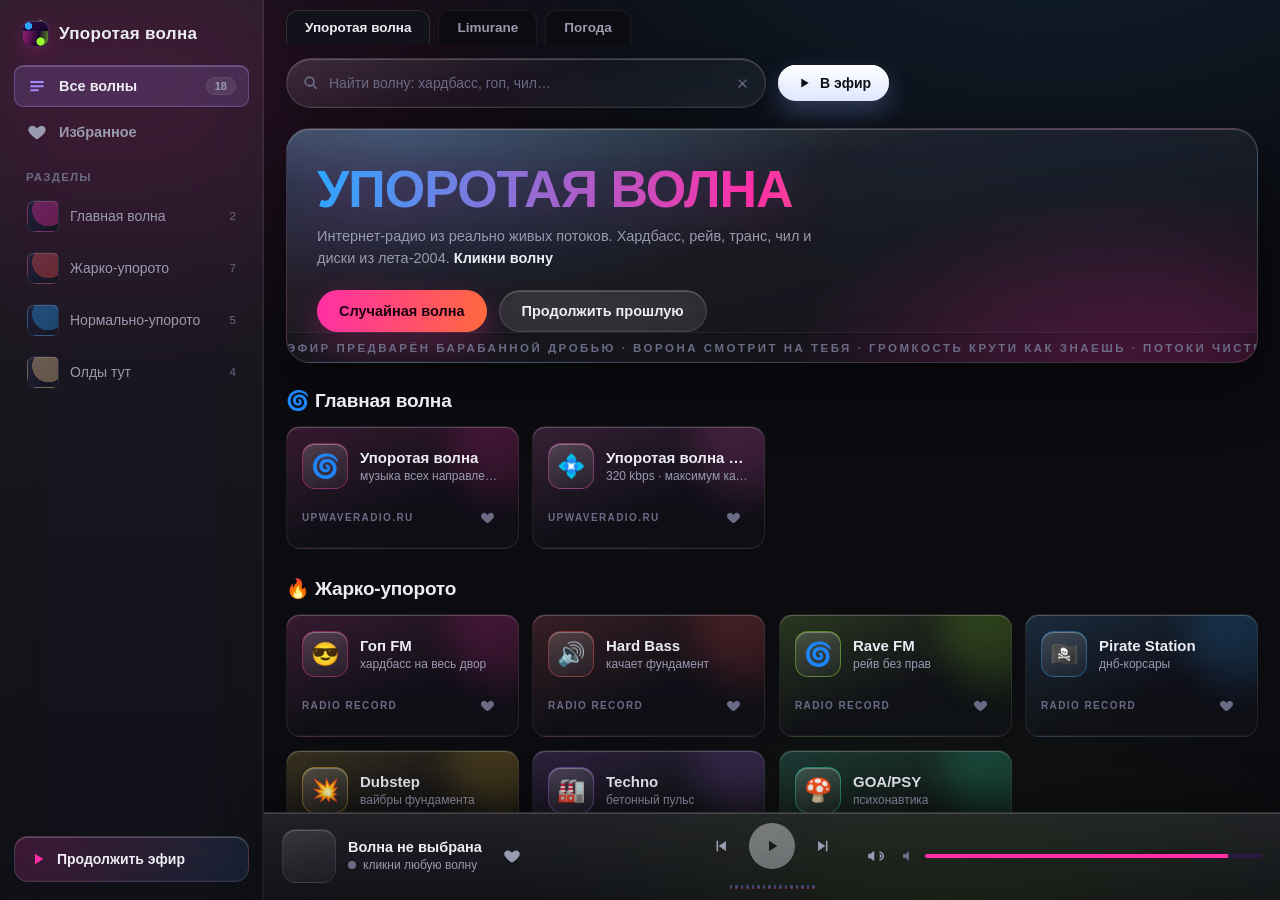
==== commit 6c89a0eb: "Плавные анимации и переходы: смена экранов, каскад карточек, тихое автообновление погоды, поддержка " ====
--- a/index.html
+++ b/index.html
@@ -7,7 +7,7 @@
   <meta name="theme-color" content="#0b0b10">
   <link rel="icon" href="data:image/svg+xml,%3Csvg xmlns='http://www.w3.org/2000/svg' viewBox='0 0 64 64'%3E%3Crect width='64' height='64' rx='14' fill='%230b0b10'/%3E%3Cpath d='M8 40c4-20 10-20 14-10s10 10 14-10 10-10 14 4' fill='none' stroke='%23ff2ea6' stroke-width='6' stroke-linecap='round'/%3E%3C/svg%3E">
   <title>Упоротая волна — интернет-радио</title>
-  <link rel="stylesheet" href="css/style.css?v=12">
+  <link rel="stylesheet" href="css/style.css?v=13">
 </head>
 <body>
   <div class="app">
@@ -122,6 +122,6 @@
   <div id="toastRoot" aria-live="polite"></div>
   <audio id="radio" preload="none"></audio>
 
-  <script src="js/app.js?v=10"></script>
+  <script src="js/app.js?v=11"></script>
 </body>
 </html>
--- a/css/style.css
+++ b/css/style.css
@@ -987,6 +987,58 @@
   body.hype { animation: none; }
 }
 
+
+/* ---------- Плавность ---------- */
+
+/* Смена экрана: содержимое мягко уходит и приходит */
+/* .is-leaving включён лишь на 90 мс: гасим уже сыгранные анимации,
+   чтобы содержимое успело уйти, а не «перескакивало» в конец */
+.view.is-leaving > * {
+  opacity: 0;
+  transform: translateY(-6px);
+  transition: opacity 0.09s ease, transform 0.09s ease;
+  animation: none;
+}
+
+.view > * {
+  animation: view-in 0.34s var(--ease) both;
+}
+
+@keyframes view-in {
+  from { opacity: 0; transform: translateY(10px); }
+  to { opacity: 1; transform: none; }
+}
+
+/* Карточки волн появляются каскадом */
+.station {
+  animation: card-in 0.42s var(--ease) both;
+  animation-delay: calc(var(--i, 0) * 18ms);
+}
+
+@keyframes card-in {
+  from { opacity: 0; transform: translateY(14px) scale(0.985); }
+  to { opacity: 1; transform: none; }
+}
+
+/* Живая волна мягко «включается» при выборе станции */
+.station.live .station-emoji {
+  animation: live-pulse 2.6s ease-in-out infinite;
+}
+
+@keyframes live-pulse {
+  0%, 100% { box-shadow: inset 0 1px 0 rgba(255, 255, 255, 0.3); }
+  50% { box-shadow: inset 0 1px 0 rgba(255, 255, 255, 0.3), 0 0 0 4px color-mix(in srgb, var(--st, var(--acid)) 16%, transparent); }
+}
+
+/* Тосты дышат */
+#toastRoot .toast { transition: transform 0.2s var(--ease), opacity 0.2s ease; }
+
+/* Настройки движения */
+@media (prefers-reduced-motion: reduce) {
+  .view > *, .station, .view.is-leaving > *,
+  .station.live .station-emoji { animation: none !important; transition: none !important; }
+}
+
 /* ---------- Пасхалки ---------- */
 
 body.hype {
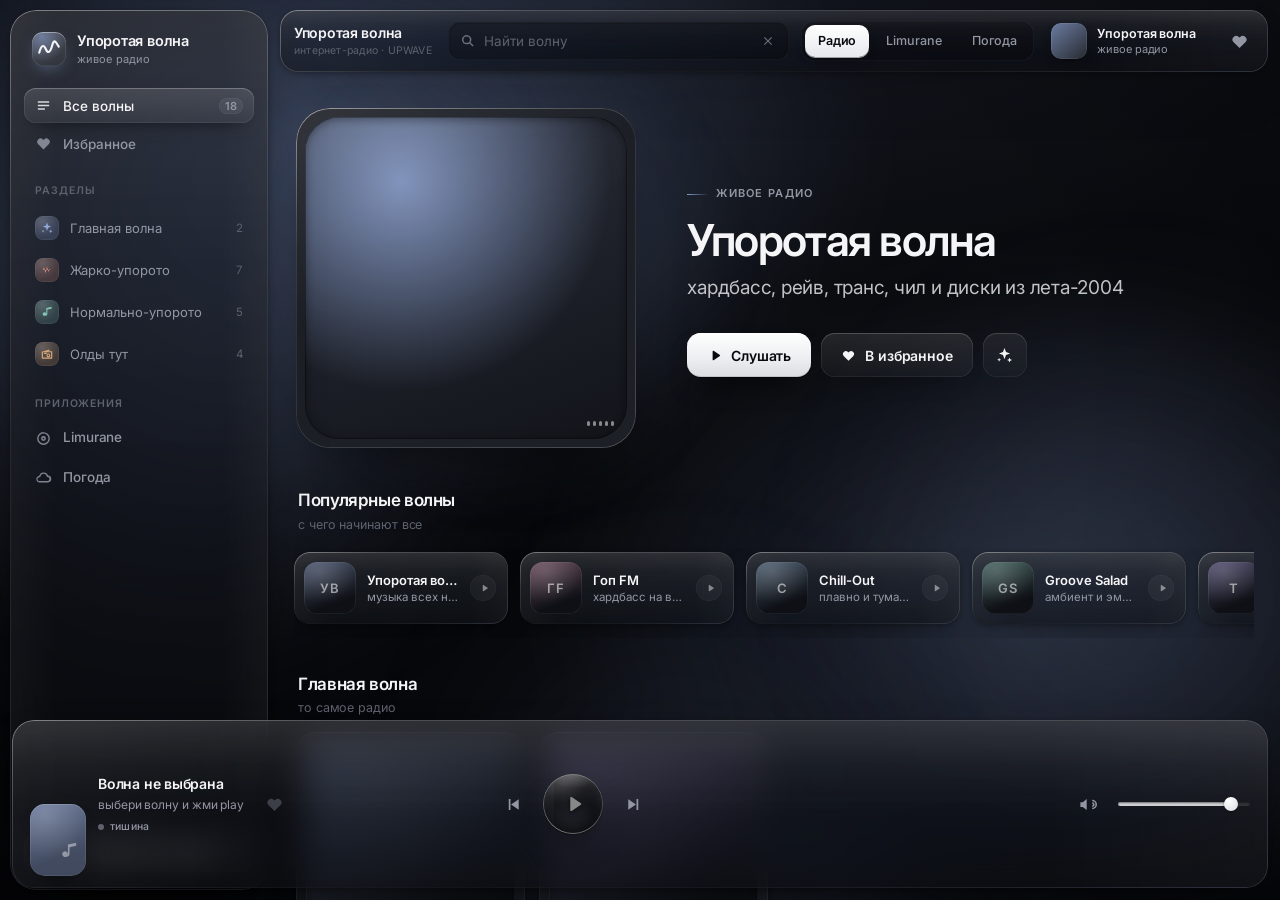
==== commit 463d802e: "Premium Liquid Glass radio: сцена с обложкой, живой эфир, новый плеер" ====
--- a/index.html
+++ b/index.html
@@ -4,29 +4,89 @@
   <meta charset="UTF-8">
   <meta name="viewport" content="width=device-width, initial-scale=1.0, viewport-fit=cover">
   <meta name="description" content="Упоротая волна — интернет-радио с живыми потоками: хардбасс, рейв, гоп-фм, транс, чил. Один клик — и в эфире.">
-  <meta name="theme-color" content="#0b0b10">
-  <link rel="icon" href="data:image/svg+xml,%3Csvg xmlns='http://www.w3.org/2000/svg' viewBox='0 0 64 64'%3E%3Crect width='64' height='64' rx='14' fill='%230b0b10'/%3E%3Cpath d='M8 40c4-20 10-20 14-10s10 10 14-10 10-10 14 4' fill='none' stroke='%23ff2ea6' stroke-width='6' stroke-linecap='round'/%3E%3C/svg%3E">
+  <meta name="theme-color" content="#08090C">
+  <meta name="apple-mobile-web-app-capable" content="yes">
+  <meta name="apple-mobile-web-app-status-bar-style" content="black-translucent">
+  <link rel="icon" href="data:image/svg+xml,%3Csvg xmlns='http://www.w3.org/2000/svg' viewBox='0 0 64 64'%3E%3Crect width='64' height='64' rx='15' fill='%2308090C'/%3E%3Cpath d='M10 40c4-16 9-16 13-8s9 8 13-8 9-8 12 2' fill='none' stroke='%23F5F5F7' stroke-width='4.5' stroke-linecap='round'/%3E%3C/svg%3E">
   <title>Упоротая волна — интернет-радио</title>
-  <link rel="stylesheet" href="css/style.css?v=13">
+  <link rel="preconnect" href="https://fonts.googleapis.com">
+  <link rel="preconnect" href="https://fonts.gstatic.com" crossorigin>
+  <link rel="stylesheet" href="https://fonts.googleapis.com/css2?family=Inter:wght@300;400;500;600;700&display=swap">
+  <link rel="stylesheet" href="css/style.css?v=21">
 </head>
 <body>
+  <!-- Атмосфера: цвет живёт в ::before и меняется плавно из обложки -->
+  <div class="atmos" id="atmos" aria-hidden="true">
+    <span class="atmos-blob a"></span>
+    <span class="atmos-blob b"></span>
+    <span class="atmos-blob c"></span>
+    <span class="atmos-grain"></span>
+  </div>
+
+  <!-- Каркас Liquid Glass для иконок: CHROME — деформация кромки (FrostedGlass),
+       DISP — настоящее преломление для маленьких выпуклых кнопок -->
+  <svg class="glass-defs" width="0" height="0" aria-hidden="true" focusable="false">
+    <defs>
+      <radialGradient id="lg-refract" cx="50%" cy="50%" r="50%">
+        <stop offset="0" stop-color="#fff" stop-opacity="1"/>
+        <stop offset="0.28" stop-color="#a8a8a8" stop-opacity="1"/>
+        <stop offset="0.62" stop-color="#4a4a4a" stop-opacity="1"/>
+        <stop offset="0.9" stop-color="#c8c8c8" stop-opacity="1"/>
+        <stop offset="1" stop-color="#fff" stop-opacity="1"/>
+      </radialGradient>
+      <radialGradient id="lg-refract-flat" cx="50%" cy="42%" r="62%">
+        <stop offset="0" stop-color="#fff" stop-opacity="1"/>
+        <stop offset="0.35" stop-color="#a0a0a0" stop-opacity="1"/>
+        <stop offset="0.75" stop-color="#3c3c3c" stop-opacity="1"/>
+        <stop offset="0.93" stop-color="#9c9c9c" stop-opacity="1"/>
+        <stop offset="1" stop-color="#fff" stop-opacity="1"/>
+      </radialGradient>
+      <filter id="lg-chrome" x="-35%" y="-35%" width="170%" height="170%" color-interpolation-filters="sRGB">
+        <feImage href="#lg-refract" x="0" y="0" width="100%" height="100%" preserveAspectRatio="none" result="map"/>
+        <feDisplacementMap in="SourceGraphic" in2="map" scale="24" xChannelSelector="R" yChannelSelector="G"/>
+      </filter>
+      <filter id="lg-chrome-flat" x="-35%" y="-35%" width="170%" height="170%" color-interpolation-filters="sRGB">
+        <feImage href="#lg-refract-flat" x="0" y="0" width="100%" height="100%" preserveAspectRatio="none" result="map"/>
+        <feDisplacementMap in="SourceGraphic" in2="map" scale="14" xChannelSelector="R" yChannelSelector="G"/>
+      </filter>
+      <filter id="lg-refract" x="-40%" y="-40%" width="180%" height="180%" color-interpolation-filters="sRGB">
+        <feTurbulence id="lgRefractBase" type="fractalNoise" baseFrequency="0.0005 0.007" numOctaves="1" seed="23" result="noise"/>
+        <feGaussianBlur in="noise" stdDeviation="3" result="soft"/>
+        <feDisplacementMap in="SourceGraphic" in2="soft" scale="52" xChannelSelector="R" yChannelSelector="G"/>
+      </filter>
+      <filter id="lg-refract-round" x="-40%" y="-40%" width="180%" height="180%" color-interpolation-filters="sRGB">
+        <feTurbulence id="lgRefractRound" type="fractalNoise" baseFrequency="0.006 0.006" numOctaves="1" seed="7" result="noise"/>
+        <feGaussianBlur in="noise" stdDeviation="3" result="soft"/>
+        <feDisplacementMap in="SourceGraphic" in2="soft" scale="46" xChannelSelector="R" yChannelSelector="G"/>
+      </filter>
+      <!-- Текстура стекла: едва видимая зернистость поверхности -->
+      <filter id="lg-grain" x="0" y="0" width="100%" height="100%">
+        <feTurbulence type="fractalNoise" baseFrequency="0.9" numOctaves="2" seed="11"/>
+        <feColorMatrix type="saturate" values="0"/>
+        <feComponentTransfer><feFuncA type="linear" slope="0.5" intercept="0"/></feComponentTransfer>
+      </filter>
+    </defs>
+  </svg>
+
   <div class="app">
 
     <!-- Боковая панель -->
-    <aside class="sidebar" id="sidebar" aria-label="Навигация">
+    <aside class="sidebar glass" id="sidebar" aria-label="Навигация">
       <div class="brand">
-        <span class="brand-mark" aria-hidden="true"></span>
-        <span class="brand-name">Упоротая волна</span>
+        <span class="brand-mark" id="brandMark" aria-hidden="true">
+          <svg viewBox="0 0 32 32"><path d="M4 20.5c2.6-10 5.6-10 8-4.5s5.4 5.5 8-4.5 5.6-2 8 1.5" fill="none" stroke="currentColor" stroke-width="2.6" stroke-linecap="round"/></svg>
+        </span>
+        <span class="brand-name">Упоротая волна<small>живое радио</small></span>
       </div>
 
       <nav class="side-nav" id="sideNav">
         <button class="side-link active" data-nav="all">
-          <svg viewBox="0 0 24 24" aria-hidden="true"><path d="M4 6h16v2.4H4V6zm0 5h16v2.4H4V11zm0 5h10v2.4H4V16z"/></svg>
+          <svg viewBox="0 0 24 24" aria-hidden="true"><path d="M4 6h16v2.2H4V6zm0 4.9h16v2.2H4v-2.2zm0 4.9h10v2.2H4v-2.2z"/></svg>
           <span>Все волны</span>
           <span class="side-count" id="allCount"></span>
         </button>
         <button class="side-link" data-nav="favorites">
-          <svg viewBox="0 0 24 24" aria-hidden="true"><path d="M12 21s-7.5-4.6-9.8-9.2C.6 8.4 2.6 4.9 6 4.6c2-.2 3.9.9 6 3.2 2.1-2.3 4-3.4 6-3.2 3.4.3 5.4 3.8 3.8 7.2C19.5 16.4 12 21 12 21z"/></svg>
+          <svg viewBox="0 0 24 24" aria-hidden="true"><path d="M12 20.3 4.6 13a4.7 4.7 0 0 1 6.6-6.7l.8.8.8-.8A4.7 4.7 0 0 1 19.4 13L12 20.3z"/></svg>
           <span>Избранное</span>
           <span class="side-count" id="favCount" hidden></span>
         </button>
@@ -37,7 +97,19 @@
         <div class="side-playlists" id="sideMoods"></div>
       </div>
 
-      <button class="upload-cta" id="btnLast">
+      <div class="side-section side-links">
+        <div class="side-head"><span>Приложения</span></div>
+        <a class="side-app" href="limurane.html">
+          <svg viewBox="0 0 24 24" aria-hidden="true"><path d="M12 3a9 9 0 1 0 0 18 9 9 0 0 0 0-18zm0 2a7 7 0 1 1 0 14 7 7 0 0 1 0-14zm0 3.6a3.4 3.4 0 1 0 0 6.8 3.4 3.4 0 0 0 0-6.8zm0 2.2a1.2 1.2 0 1 1 0 2.4 1.2 1.2 0 0 1 0-2.4z"/></svg>
+          <span>Limurane</span>
+        </a>
+        <a class="side-app" href="weather.html">
+          <svg viewBox="0 0 24 24" aria-hidden="true"><path d="M6.5 19a4.5 4.5 0 0 1-.62-8.96A6.5 6.5 0 0 1 18.4 9.2 4.9 4.9 0 0 1 17.6 19H6.5zm11.1-2a2.9 2.9 0 0 0 .3-5.78l-1.5-.16-.08-1.5A4.5 4.5 0 0 0 7.7 10.3l-.38 1.33-1.4.15A2.5 2.5 0 0 0 6.5 17h11.1z"/></svg>
+          <span>Погода</span>
+        </a>
+      </div>
+
+      <button class="side-cta" id="btnLast">
         <svg viewBox="0 0 24 24" aria-hidden="true"><path d="M8 5.1v13.8L19 12 8 5.1z"/></svg>
         Продолжить эфир
       </button>
@@ -47,81 +119,101 @@
 
     <!-- Основная область -->
     <div class="content">
-      <nav class="tabs" aria-label="Приложения">
-        <a class="tab active" href="index.html" aria-current="page">Упоротая волна</a>
-        <a class="tab" href="limurane.html">Limurane</a>
-        <a class="tab" href="weather.html">Погода</a>
-      </nav>
-
-      <header class="topbar">
-        <button class="icon-btn burger" id="btnBurger" aria-label="Меню">
-          <svg viewBox="0 0 24 24" aria-hidden="true"><path d="M3 6h18v2.2H3V6zm0 5h18v2.2H3V11zm0 5h18v2.2H3V16z"/></svg>
-        </button>
+      <header class="topbar glass-chrome" id="topbar">
+        <button class="icon-btn burger" id="btnBurger" aria-label="Меню и разделы">
+          <svg viewBox="0 0 24 24" aria-hidden="true"><path d="M3 6h18v2.2H3V6zm0 4.9h18v2.2H3v-2.2zm0 4.9h18v2.2H3v-2.2z"/></svg>
+        </button>
+
+        <span class="top-name" aria-hidden="true">
+          <b>Упоротая волна</b>
+          <small>интернет-радио · UPWAVE</small>
+        </span>
+
         <div class="search" role="search">
           <svg viewBox="0 0 24 24" aria-hidden="true"><path d="M10 3a7 7 0 1 0 4.2 12.6l4.8 4.8 1.5-1.5-4.8-4.8A7 7 0 0 0 10 3zm0 2.2A4.8 4.8 0 1 1 10 14.8 4.8 4.8 0 0 1 10 5.2z"/></svg>
-          <input type="search" id="searchInput" placeholder="Найти волну: хардбасс, гоп, чил…" autocomplete="off">
+          <input type="search" id="searchInput" placeholder="Найти волну" autocomplete="off" aria-label="Поиск волны">
           <button class="icon-btn small clear-btn" id="searchClear" hidden aria-label="Очистить поиск">
             <svg viewBox="0 0 24 24" aria-hidden="true"><path d="M6.4 5 5 6.4 10.6 12 5 17.6 6.4 19 12 13.4 17.6 19 19 17.6 13.4 12 19 6.4 17.6 5 12 10.6 6.4 5z"/></svg>
           </button>
         </div>
-        <button class="upload-btn" id="btnRandom">
-          <svg viewBox="0 0 24 24" aria-hidden="true"><path d="M8 5.1v13.8L19 12 8 5.1z"/></svg>
-          <span>В эфир</span>
+
+        <nav class="tabs" aria-label="Приложения">
+          <a class="tab active" href="index.html" aria-current="page">Радио</a>
+          <a class="tab" href="limurane.html">Limurane</a>
+          <a class="tab" href="weather.html">Погода</a>
+        </nav>
+
+        <a class="top-mini" id="topMini" href="#" aria-label="Играть или поставить на паузу">
+          <span class="top-mini-art" id="topMiniArt" aria-hidden="true"><i></i></span>
+          <span class="top-mini-text">
+            <span class="top-mini-title" id="topMiniTitle">Упоротая волна</span>
+            <span class="top-mini-sub" id="topMiniSub">живое радио</span>
+          </span>
+        </a>
+
+        <button class="icon-btn top-fav-btn" id="topFav" aria-label="Избранное" aria-pressed="false">
+          <svg viewBox="0 0 24 24" aria-hidden="true"><path d="M12 20.3 4.6 13a4.7 4.7 0 0 1 6.6-6.7l.8.8.8-.8A4.7 4.7 0 0 1 19.4 13L12 20.3z"/></svg>
         </button>
       </header>
 
       <main class="view" id="view" tabindex="-1"></main>
-
-      <!-- Нижняя панель радиоплеера — в потоке страницы, sticky над адресной строкой -->
-      <footer class="player" id="player">
-        <div class="player-left">
-          <button class="np-btn" id="npBtn" aria-label="Играть текущую волну" disabled>
-            <span class="np-art" id="npArt" aria-hidden="true"></span>
-            <span class="np-eq" id="npEq" aria-hidden="true"><i></i><i></i><i></i><i></i></span>
-          </button>
-          <div class="np-info">
-            <div class="np-title" id="npTitle">Волна не выбрана</div>
-            <div class="np-status">
-              <span class="dot" id="npDot" aria-hidden="true"></span>
-              <span id="npStatus">кликни любую волну</span>
-            </div>
+    </div>
+
+    <!-- Плеер: отдельная стеклянная поверхность над нижней кромкой -->
+    <footer class="player glass-chrome-flat" id="player" aria-label="Плеер">
+      <div class="player-left">
+        <button class="np-art-btn" id="npBtn" aria-label="Играть текущую волну" disabled>
+          <span class="np-art" id="npArt" aria-hidden="true">
+            <svg viewBox="0 0 24 24"><path d="M9 18.2a3.1 3.1 0 1 1 1.8-2.8V5l9-1.9v3.3l-7.2 1.5v7.1A3.1 3.1 0 0 1 9 18.2z"/></svg>
+            <span class="np-eq" id="npEq"><i></i><i></i><i></i><i></i></span>
+          </span>
+        </button>
+        <div class="np-info">
+          <div class="np-title" id="npTitle">Волна не выбрана</div>
+          <div class="np-sub" id="npSub">выбери волну и жми play</div>
+          <div class="np-meta">
+            <span class="live-pill" id="livePill"><i class="dot" id="npDot"></i><span id="npStatus">тишина</span></span>
+            <span class="np-listeners" id="npListeners" hidden></span>
           </div>
-          <button class="icon-btn fav" id="npFav" aria-label="В избранное" disabled>
-            <svg viewBox="0 0 24 24" aria-hidden="true"><path d="M12 21s-7.5-4.6-9.8-9.2C.6 8.4 2.6 4.9 6 4.6c2-.2 3.9.9 6 3.2 2.1-2.3 4-3.4 6-3.2 3.4.3 5.4 3.8 3.8 7.2C19.5 16.4 12 21 12 21z"/></svg>
-          </button>
-        </div>
-
-        <div class="player-center">
-          <div class="player-buttons">
-            <button class="icon-btn" id="btnPrev" aria-label="Предыдущая волна">
-              <svg viewBox="0 0 24 24" aria-hidden="true"><path d="M6 5h2.2v14H6V5zm12.6.4v13.2L8.9 12l9.7-6.6z"/></svg>
-            </button>
-            <button class="play-btn" id="btnPlay" aria-label="Играть">
-              <svg class="ic-play" viewBox="0 0 24 24" aria-hidden="true"><path d="M8 5.1v13.8L19 12 8 5.1z"/></svg>
-              <svg class="ic-pause" viewBox="0 0 24 24" aria-hidden="true"><path d="M7 5h3.4v14H7V5zm6.6 0H17v14h-3.4V5z"/></svg>
-            </button>
-            <button class="icon-btn" id="btnNext" aria-label="Следующая волна">
-              <svg viewBox="0 0 24 24" aria-hidden="true"><path d="M15.8 5H18v14h-2.2V5zM5.4 5.4 15.1 12l-9.7 6.6V5.4z"/></svg>
-            </button>
-          </div>
-          <div class="wave-line" aria-hidden="true"><i></i><i></i><i></i><i></i><i></i><i></i><i></i><i></i><i></i><i></i><i></i><i></i><i></i><i></i><i></i><i></i></div>
-        </div>
-
-        <div class="player-right">
-          <button class="icon-btn mute" id="btnMute" aria-label="Выключить звук">
-            <svg class="ic-vol" viewBox="0 0 24 24" aria-hidden="true"><path d="M11 5 6 9H3v6h3l5 4V5zm7 4a3 3 0 0 1 0 6v-2a1 1 0 0 0 0-2v-2zm0-3a6 6 0 0 1 0 12v-2a4 4 0 0 0 0-8V6z"/></svg>
-            <svg class="ic-muted" viewBox="0 0 24 24" aria-hidden="true"><path d="M3 9v6h4l5 4V5L7 9H3zm17 .6L18.6 8 16.5 10 14.4 8 13 9.6l2.1 2.4L13 14.4l1.4 1.6 2.1-2 2.1 2 1.4-1.6-2.1-2.4L20 9.6z"/></svg>
-          </button>
-          <svg class="vol-ic" viewBox="0 0 24 24" aria-hidden="true"><path d="M3 9v6h4l5 4V5L7 9H3z"/></svg>
+        </div>
+        <button class="icon-btn fav" id="npFav" aria-label="В избранное" disabled>
+          <svg viewBox="0 0 24 24" aria-hidden="true"><path d="M12 20.3 4.6 13a4.7 4.7 0 0 1 6.6-6.7l.8.8.8-.8A4.7 4.7 0 0 1 19.4 13L12 20.3z"/></svg>
+        </button>
+      </div>
+
+      <div class="player-center">
+        <div class="player-buttons">
+          <button class="icon-btn" id="btnPrev" aria-label="Предыдущая волна">
+            <svg viewBox="0 0 24 24" aria-hidden="true"><path d="M6 5h2.2v14H6V5zm12.6.4v13.2L8.9 12l9.7-6.6z"/></svg>
+          </button>
+          <button class="play-btn" id="btnPlay" aria-label="Играть">
+            <span class="play-sheen" aria-hidden="true"></span>
+            <svg class="ic-play" viewBox="0 0 24 24" aria-hidden="true"><path d="M9 5.4v13.2c0 .8.9 1.3 1.6.9l10-6.6c.6-.4.6-1.4 0-1.8l-10-6.6c-.7-.5-1.6 0-1.6.9z"/></svg>
+            <svg class="ic-pause" viewBox="0 0 24 24" aria-hidden="true"><path d="M8 5h3.2v14H8V5zm4.8 0H16v14h-3.2V5z"/></svg>
+          </button>
+          <button class="icon-btn" id="btnNext" aria-label="Следующая волна">
+            <svg viewBox="0 0 24 24" aria-hidden="true"><path d="M15.8 5H18v14h-2.2V5zM5.4 5.4 15.1 12l-9.7 6.6V5.4z"/></svg>
+          </button>
+        </div>
+        <canvas class="viz" id="viz" aria-hidden="true"></canvas>
+      </div>
+
+      <div class="player-right">
+        <button class="icon-btn mute" id="btnMute" aria-label="Выключить звук">
+          <svg class="ic-vol" viewBox="0 0 24 24" aria-hidden="true"><path d="M11 5 6 9H3v6h3l5 4V5zm7 4a3 3 0 0 1 0 6v-2a1 1 0 0 0 0-2v-2zm0-3a6 6 0 0 1 0 12v-2a4 4 0 0 0 0-8V6z"/></svg>
+          <svg class="ic-muted" viewBox="0 0 24 24" aria-hidden="true"><path d="M3 9v6h4l5 4V5L7 9H3zm17 .6L18.6 8 16.5 10 14.4 8 13 9.6l2.1 2.4L13 14.4l1.4 1.6 2.1-2 2.1 2 1.4-1.6-2.1-2.4L20 9.6z"/></svg>
+        </button>
+        <div class="vol-wrap">
           <input type="range" id="volume" min="0" max="1" step="0.01" value="0.9" aria-label="Громкость">
         </div>
-      </footer>
-    </div>
+      </div>
+    </footer>
   </div>
 
   <div id="toastRoot" aria-live="polite"></div>
-  <audio id="radio" preload="none"></audio>
-
-  <script src="js/app.js?v=11"></script>
+  <audio id="radio" preload="none" crossorigin="anonymous"></audio>
+
+  <script src="js/live.js?v=1"></script>
+  <script src="js/app.js?v=13"></script>
 </body>
 </html>
--- a/css/style.css
+++ b/css/style.css
@@ -1,1082 +1,1974 @@
 /* ============================================================
-   Упоротая волна — стили
-   Каркас как в Limurane (сайдбар + топбар + плеер),
-   оформление — Liquid Glass: стеклянные слои, блики, размытие.
+   Упоротая волна — Liquid Glass
+   Оптическое стекло: деформация кромки (SVG displacement по
+   радиальной карте), преломление под выпуклыми кнопками,
+   слоистые отражения. Палитра: #08090C / #111318 / #191C23 /
+   #F5F5F7 / #9297A3. Акцент — из обложки текущего трека.
    ============================================================ */
 
 :root {
-  --bg: #0b0b10;
-  --bg-raise: #12121a;
-  --bg-hover: rgba(255, 255, 255, 0.06);
-  --panel: rgba(255, 255, 255, 0.045);
-  --stroke: rgba(255, 255, 255, 0.12);
-  --stroke-soft: rgba(255, 255, 255, 0.07);
-  --text: #ececf4;
-  --text-dim: #9a9ab0;
-  --text-faint: #6b6b85;
-
-  --accent: #a78bfa;
-  --accent-2: #34d399;
-  --accent-soft: rgba(167, 139, 250, 0.16);
-
-  /* «упоротая» палитра радио — три цвета логотипа */
-  --acid: #ff2ea6;
-  --toxic: #9dff2e;
-  --sky: #2ea6ff;
-  --acid-soft: rgba(255, 46, 166, 0.14);
-
-  --danger: #f87171;
-  --player-h: 88px;
-  --radius: 14px;
-  --radius-sm: 9px;
-
-  /* стекло */
-  --glass-blur: 30px;
-  --glass-bg: linear-gradient(165deg, rgba(255, 255, 255, 0.13), rgba(255, 255, 255, 0.035) 46%, rgba(255, 255, 255, 0.06));
-  --glass-ring: inset 0 1px 0 rgba(255, 255, 255, 0.22), inset 0 -1px 0 rgba(255, 255, 255, 0.04);
-  --glass-shadow: 0 14px 40px rgba(0, 0, 0, 0.45);
+  --ink-900: #08090C;
+  --ink-800: #111318;
+  --ink-700: #191C23;
+  --ink-600: #23262E;
+  --white: #F5F5F7;
+  --dim: #9297A3;
+  --faint: #5d626d;
+
+  --art-rgb: 143 166 216;
+  --art-hsl: 220 45% 70%;
+
+  /* Регулируемые слои стекла */
+  --glass-line: rgb(255 255 255 / 0.1);
+  --glass-line-strong: rgb(255 255 255 / 0.18);
+  --glass-fill: rgb(255 255 255 / 0.035);
+  --glass-tint: rgb(16 18 24 / 0.72);
+
+  --r-lg: 26px;
+  --r-md: 20px;
+  --r-sm: 14px;
+  --r-xs: 10px;
+
   --ease: cubic-bezier(0.32, 0.72, 0, 1);
-
-  --font: "Inter", -apple-system, "Segoe UI", Roboto, "Helvetica Neue", sans-serif;
+  --ease-soft: cubic-bezier(0.22, 1, 0.36, 1);
+
+  --topbar-h: 62px;
+  --player-h: 92px;
+  --sidebar-w: 268px;
+
+  --font: "Inter", -apple-system, BlinkMacSystemFont, "SF Pro Display", "Segoe UI", Roboto, "Helvetica Neue", sans-serif;
+
+  --shadow-deep: 0 24px 60px -28px rgb(0 0 0 / 0.85), 0 2px 8px -2px rgb(0 0 0 / 0.5);
+  --shadow-lift: 0 30px 70px -30px rgb(0 0 0 / 0.9);
+
+  color-scheme: dark;
 }
 
 * { box-sizing: border-box; margin: 0; padding: 0; }
 
 html, body { height: 100%; }
+
+html { -webkit-text-size-adjust: 100%; }
 
 body {
   font-family: var(--font);
-  background:
-    radial-gradient(1100px 620px at 82% -12%, rgba(46, 166, 255, 0.13), transparent 62%),
-    radial-gradient(900px 520px at 8% 8%, rgba(255, 46, 166, 0.12), transparent 60%),
-    radial-gradient(760px 520px at 74% 108%, rgba(157, 255, 46, 0.07), transparent 62%),
-    var(--bg);
-  background-attachment: fixed;
-  color: var(--text);
+  background: var(--ink-900);
+  color: var(--white);
+  font-size: 14.5px;
+  line-height: 1.45;
+  letter-spacing: -0.006em;
   -webkit-font-smoothing: antialiased;
+  -moz-osx-font-smoothing: grayscale;
   overflow: hidden;
-  user-select: none;
-}
-
-button { font-family: inherit; color: inherit; background: none; border: 0; cursor: pointer; }
+  overscroll-behavior: none;
+}
+
+button { font-family: inherit; font-size: inherit; color: inherit; background: none; border: 0; cursor: pointer; -webkit-tap-highlight-color: transparent; }
+a { color: inherit; text-decoration: none; }
 input { font-family: inherit; }
-
-svg { width: 18px; height: 18px; fill: currentColor; display: block; }
+img { display: block; }
+
+svg { width: 18px; height: 18px; fill: currentColor; display: block; flex-shrink: 0; }
+
+.ic { display: inline-flex; }
+.ic svg { width: 18px; height: 18px; }
+
+:focus-visible { outline: 2px solid rgb(245 245 247 / 0.75); outline-offset: 3px; }
+
+::selection { background: rgb(var(--art-rgb) / 0.35); }
 
 ::-webkit-scrollbar { width: 10px; height: 10px; }
-::-webkit-scrollbar-thumb { background: rgba(255, 255, 255, 0.14); border-radius: 6px; border: 2px solid transparent; background-clip: padding-box; }
 ::-webkit-scrollbar-track { background: transparent; }
-
-/* ---------- Вкладки приложений ---------- */
-
-.tabs {
-  display: flex;
-  gap: 8px;
-  padding: 10px 22px 0;
-  flex-shrink: 0;
-  min-width: 0;
-  overflow-x: auto;
-  scrollbar-width: none;
-}
-
-.tabs::-webkit-scrollbar { display: none; }
-
-.tab {
-  display: inline-flex;
-  align-items: center;
-  gap: 8px;
-  padding: 9px 18px;
-  border-radius: 12px 12px 0 0;
-  border: 1px solid var(--stroke-soft);
-  border-bottom: 0;
-  background: var(--bg);
-  color: var(--text-dim);
-  font-size: 13.5px;
-  font-weight: 700;
-  text-decoration: none;
-  white-space: nowrap;
-  transition: color 0.15s, border-color 0.15s, background 0.15s;
-}
-
-.tab:hover { color: var(--text); }
-.tab.active { color: var(--text); background: var(--bg-raise); border-color: var(--stroke); }
-
-/* ---------- Каркас ---------- */
+::-webkit-scrollbar-thumb { background: rgb(255 255 255 / 0.09); border-radius: 8px; border: 3px solid transparent; background-clip: padding-box; }
+::-webkit-scrollbar-thumb:hover { background: rgb(255 255 255 / 0.16); background-clip: padding-box; border: 3px solid transparent; }
+
+.glass-defs { position: absolute; width: 0; height: 0; overflow: hidden; pointer-events: none; }
+
+/* ============================================================
+   Атмосфера: тёмная основа, мягкие пятна цвета обложки, текстура
+   ============================================================ */
+
+.atmos {
+  position: fixed;
+  inset: 0;
+  z-index: 0;
+  overflow: hidden;
+  pointer-events: none;
+  background:
+    radial-gradient(120% 80% at 50% -10%, #151821 0%, transparent 55%),
+    linear-gradient(180deg, #0b0d12 0%, var(--ink-900) 45%, #06070a 100%);
+}
+
+.atmos::before {
+  content: "";
+  position: absolute;
+  inset: -20%;
+  background:
+    radial-gradient(46% 42% at 32% 26%, var(--a1, rgb(143 166 216 / 0.3)) 0%, transparent 68%),
+    radial-gradient(40% 38% at 72% 62%, var(--a2, rgb(143 166 216 / 0.18)) 0%, transparent 70%),
+    radial-gradient(34% 30% at 50% 92%, var(--a3, rgb(143 166 216 / 0.12)) 0%, transparent 72%);
+  filter: blur(30px) saturate(115%);
+  transition: background 2.6s var(--ease-soft), filter 2.6s var(--ease-soft);
+  will-change: background;
+}
+
+.atmos-blob {
+  position: absolute;
+  border-radius: 50%;
+  filter: blur(90px);
+  opacity: 0.55;
+  transition: background 3.2s var(--ease-soft), transform 1.2s ease-out;
+  will-change: transform;
+}
+
+.atmos-blob.a {
+  width: 42vw; height: 42vw;
+  left: -8vw; top: 6vh;
+  background: var(--a1, rgb(143 166 216 / 0.32));
+}
+
+.atmos-blob.b {
+  width: 36vw; height: 36vw;
+  right: -6vw; top: 40vh;
+  background: var(--a2, rgb(143 166 216 / 0.2));
+}
+
+.atmos-blob.c {
+  width: 30vw; height: 30vw;
+  left: 38vw; bottom: -12vh;
+  background: var(--a3, rgb(143 166 216 / 0.14));
+}
+
+/* Курсор чуть сдвигает свет — очень слабо, без параллакса картинок */
+body:not(.calm) .atmos-blob.a { transform: translate3d(calc(var(--mx, 50%) * 0.012 - 6px), 0, 0); }
+body:not(.calm) .atmos-blob.b { transform: translate3d(calc(var(--mx, 50%) * -0.01 + 5px), calc(var(--my, 50%) * 0.008 - 4px), 0); }
+
+.atmos-grain {
+  position: absolute;
+  inset: 0;
+  opacity: 0.5;
+  mix-blend-mode: soft-light;
+  background-image:
+    repeating-linear-gradient(115deg, rgb(255 255 255 / 0.012) 0 1px, transparent 1px 3px),
+    radial-gradient(circle at 50% 50%, transparent 55%, rgb(0 0 0 / 0.5) 100%);
+}
+
+/* ============================================================
+   Каркас
+   ============================================================ */
 
 .app {
+  position: relative;
+  z-index: 1;
   display: grid;
-  grid-template-columns: 264px 1fr;
-  /* одна строка строго в высоту контейнера — иначе длинный список
-     раздувает каркас за экран, а body overflow:hidden его обрезает */
+  grid-template-columns: var(--sidebar-w) 1fr;
   grid-template-rows: minmax(0, 1fr);
   height: 100vh;
   height: 100dvh;
 }
 
 .content {
+  position: relative;
   display: flex;
   flex-direction: column;
   min-width: 0;
   min-height: 0;
 }
 
-/* ---------- Боковая панель (стекло) ---------- */
+/* ============================================================
+   Стекло: базовый материал и его слои
+   ============================================================ */
+
+.glass,
+.glass-chrome,
+.glass-chrome-flat {
+  position: relative;
+  isolation: isolate;
+  -webkit-backdrop-filter: blur(22px) saturate(150%);
+  backdrop-filter: blur(22px) saturate(150%);
+  box-shadow:
+    inset 0 0 0 0.6px var(--glass-line),
+    inset 0 1px 0 0 rgb(255 255 255 / 0.06),
+    inset 0 -1px 0 0 rgb(0 0 0 / 0.35),
+    var(--shadow-deep);
+}
+
+/* верхний отблеск и мягкая подложка — одни и те же псевдослои */
+.glass::before,
+.glass-chrome::before,
+.glass-chrome-flat::before {
+  content: "";
+  position: absolute;
+  inset: 0;
+  border-radius: inherit;
+  z-index: -1;
+  pointer-events: none;
+  background:
+    linear-gradient(180deg, rgb(255 255 255 / 0.075) 0%, rgb(255 255 255 / 0.014) 26%, rgb(255 255 255 / 0) 48%, rgb(0 0 0 / 0.1) 100%),
+    linear-gradient(90deg, rgb(255 255 255 / 0.03), transparent 18%, transparent 82%, rgb(255 255 255 / 0.03));
+}
+
+/* вторичный блик по кромке — «толщина» материала */
+.glass::after,
+.glass-chrome::after,
+.glass-chrome-flat::after {
+  content: "";
+  position: absolute;
+  inset: 0;
+  border-radius: inherit;
+  z-index: -1;
+  pointer-events: none;
+  padding: 1px;
+  background: linear-gradient(158deg,
+    rgb(255 255 255 / 0.32) 0%,
+    rgb(255 255 255 / 0.06) 22%,
+    rgb(255 255 255 / 0) 46%,
+    rgb(255 255 255 / 0.02) 70%,
+    rgb(var(--art-rgb) / 0.18) 100%);
+  -webkit-mask: linear-gradient(#000 0 0) content-box, linear-gradient(#000 0 0);
+  mask: linear-gradient(#000 0 0) content-box, linear-gradient(#000 0 0);
+  -webkit-mask-composite: xor;
+  mask-composite: exclude;
+}
+
+@supports ((backdrop-filter: url(#lg-chrome)) or (-webkit-backdrop-filter: url(#lg-chrome))) {
+  .glass-chrome {
+    -webkit-backdrop-filter: blur(18px) saturate(165%) url(#lg-chrome);
+    backdrop-filter: blur(18px) saturate(165%) url(#lg-chrome);
+  }
+  .glass-chrome-flat {
+    -webkit-backdrop-filter: blur(16px) saturate(155%) url(#lg-chrome-flat);
+    backdrop-filter: blur(16px) saturate(155%) url(#lg-chrome-flat);
+  }
+}
+
+/* ============================================================
+   Боковая панель
+   ============================================================ */
 
 .sidebar {
-  position: relative;
   display: flex;
   flex-direction: column;
-  padding: 18px 14px;
-  gap: 18px;
+  gap: 22px;
+  padding: 20px 14px 18px;
+  margin: 10px 0 10px 10px;
+  border-radius: var(--r-lg);
+  background:
+    linear-gradient(180deg, rgb(255 255 255 / 0.045), rgb(255 255 255 / 0.008) 60%, rgb(0 0 0 / 0.06)),
+    rgb(14 16 21 / 0.66);
   overflow-y: auto;
   z-index: 60;
-  background: linear-gradient(180deg, rgba(255, 255, 255, 0.07), rgba(255, 255, 255, 0.025));
-  border-right: 1px solid var(--stroke-soft);
-  backdrop-filter: blur(26px) saturate(160%);
-  -webkit-backdrop-filter: blur(26px) saturate(160%);
-  box-shadow: inset -1px 0 0 rgba(255, 255, 255, 0.05);
+  transition: transform 0.34s var(--ease);
 }
 
 .brand {
   display: flex;
   align-items: center;
+  gap: 11px;
+  padding: 2px 8px 0;
+}
+
+.brand-mark {
+  width: 34px;
+  height: 34px;
+  border-radius: 11px;
+  display: grid;
+  place-items: center;
+  color: var(--white);
+  flex-shrink: 0;
+  background:
+    radial-gradient(120% 120% at 30% 15%, rgb(var(--art-rgb) / 0.55), transparent 60%),
+    linear-gradient(160deg, rgb(255 255 255 / 0.16), rgb(255 255 255 / 0.03));
+  box-shadow:
+    inset 0 1px 0 rgb(255 255 255 / 0.35),
+    inset 0 0 0 0.6px rgb(255 255 255 / 0.14),
+    0 6px 16px -6px rgb(var(--art-rgb) / 0.55);
+  cursor: pointer;
+  transition: transform 0.3s var(--ease), box-shadow 0.3s var(--ease);
+}
+
+.brand-mark:hover { transform: translateY(-1px) scale(1.03); }
+.brand-mark:active { transform: scale(0.96); }
+.brand-mark svg { width: 26px; height: 26px; }
+
+.brand-name {
+  display: flex;
+  flex-direction: column;
+  font-size: 14.5px;
+  font-weight: 600;
+  letter-spacing: -0.015em;
+  line-height: 1.15;
+}
+
+.brand-name small {
+  font-size: 11px;
+  font-weight: 400;
+  color: var(--dim);
+  letter-spacing: 0.01em;
+  margin-top: 3px;
+}
+
+.side-nav { display: flex; flex-direction: column; gap: 3px; }
+
+.side-link,
+.side-app {
+  display: flex;
+  align-items: center;
+  gap: 11px;
+  width: 100%;
+  padding: 9px 11px;
+  border-radius: 12px;
+  color: var(--dim);
+  font-size: 13.5px;
+  font-weight: 500;
+  text-align: left;
+  transition: background 0.2s ease, color 0.2s ease, box-shadow 0.24s var(--ease), transform 0.24s var(--ease);
+}
+
+.side-link svg,
+.side-app svg { width: 17px; height: 17px; opacity: 0.85; }
+.side-link span:not(.side-count) { flex: 1; }
+
+.side-link:hover,
+.side-app:hover {
+  color: var(--white);
+  background: rgb(255 255 255 / 0.05);
+  box-shadow: inset 0 0 0 0.5px rgb(255 255 255 / 0.07);
+}
+
+.side-link.active,
+.side-link[aria-current="page"] {
+  color: var(--white);
+  background:
+    linear-gradient(180deg, rgb(255 255 255 / 0.13), rgb(255 255 255 / 0.05));
+  box-shadow:
+    inset 0 1px 0 rgb(255 255 255 / 0.2),
+    inset 0 0 0 0.6px rgb(255 255 255 / 0.12),
+    0 8px 20px -12px rgb(0 0 0 / 0.9);
+}
+
+.side-count {
+  min-width: 22px;
+  padding: 1px 6px;
+  border-radius: 99px;
+  font-size: 11px;
+  font-weight: 600;
+  text-align: center;
+  color: var(--dim);
+  background: rgb(255 255 255 / 0.06);
+  box-shadow: inset 0 0 0 0.5px rgb(255 255 255 / 0.08);
+}
+
+.side-section { display: flex; flex-direction: column; gap: 4px; }
+
+.side-head {
+  display: flex;
+  align-items: center;
+  justify-content: space-between;
+  padding: 0 11px 6px;
+  font-size: 10.5px;
+  font-weight: 600;
+  letter-spacing: 0.09em;
+  text-transform: uppercase;
+  color: var(--faint);
+}
+
+.side-playlists { display: flex; flex-direction: column; gap: 2px; }
+
+.side-playlist {
+  display: flex;
+  align-items: center;
+  gap: 11px;
+  padding: 8px 11px;
+  border-radius: 11px;
+  color: var(--dim);
+  font-size: 13px;
+  text-align: left;
+  transition: background 0.2s ease, color 0.2s ease;
+}
+
+.side-playlist .pl-ic {
+  width: 24px;
+  height: 24px;
+  border-radius: 8px;
+  display: grid;
+  place-items: center;
+  color: var(--st, var(--dim));
+  background:
+    radial-gradient(100% 100% at 30% 20%, rgb(255 255 255 / 0.18), transparent 70%),
+    color-mix(in srgb, var(--st) 22%, transparent);
+  box-shadow: inset 0 0 0 0.6px rgb(255 255 255 / 0.1);
+}
+
+.side-playlist .pl-ic svg { width: 14px; height: 14px; }
+.side-playlist .pl-name { flex: 1; }
+.side-playlist .pl-count { font-size: 11.5px; color: var(--faint); }
+
+.side-playlist:hover { color: var(--white); background: rgb(255 255 255 / 0.045); }
+.side-playlist.active { color: var(--white); background: rgb(255 255 255 / 0.08); box-shadow: inset 0 0 0 0.5px rgb(255 255 255 / 0.09); }
+
+.side-links { gap: 2px; }
+
+.side-cta {
+  margin-top: auto;
+  display: flex;
+  align-items: center;
+  justify-content: center;
+  gap: 8px;
+  padding: 11px 14px;
+  border-radius: 14px;
+  font-size: 13px;
+  font-weight: 600;
+  color: var(--white);
+  background: linear-gradient(180deg, rgb(255 255 255 / 0.14), rgb(255 255 255 / 0.04));
+  box-shadow:
+    inset 0 1px 0 rgb(255 255 255 / 0.24),
+    inset 0 0 0 0.6px rgb(255 255 255 / 0.12),
+    0 12px 26px -14px rgb(0 0 0 / 0.9);
+  transition: transform 0.24s var(--ease), box-shadow 0.24s var(--ease);
+}
+
+.side-cta:hover { transform: translateY(-1px); box-shadow: inset 0 1px 0 rgb(255 255 255 / 0.3), inset 0 0 0 0.6px rgb(255 255 255 / 0.16), 0 18px 32px -16px rgb(0 0 0 / 0.9); }
+.side-cta:active { transform: scale(0.985); }
+.side-cta svg { width: 13px; height: 13px; }
+
+.sidebar-backdrop { display: none; }
+
+/* ============================================================
+   Топбар — тонкая стеклянная поверхность
+   ============================================================ */
+
+.topbar {
+  display: flex;
+  align-items: center;
+  gap: 12px;
+  height: var(--topbar-h);
+  margin: 10px 12px 0;
+  padding: 0 10px;
+  border-radius: 18px;
+  flex-shrink: 0;
+  background:
+    linear-gradient(180deg, rgb(255 255 255 / 0.055), rgb(255 255 255 / 0.012) 70%),
+    rgb(12 14 19 / 0.55);
+  z-index: 50;
+}
+
+.top-mini {
+  display: flex;
+  align-items: center;
   gap: 10px;
-  padding: 2px 8px 0;
-}
-
-.brand-mark {
+  min-width: 0;
+  max-width: 300px;
+  padding: 5px 12px 5px 5px;
+  border-radius: 13px;
+  transition: background 0.2s ease;
+}
+
+.top-mini:hover { background: rgb(255 255 255 / 0.045); }
+
+.top-mini-art {
   position: relative;
-  width: 27px; height: 27px;
-  border-radius: 8px;
+  width: 36px;
+  height: 36px;
+  border-radius: 10px;
   flex-shrink: 0;
   background:
-    radial-gradient(circle at 70% 82%, var(--toxic) 0 14%, transparent 16%),
-    radial-gradient(circle at 22% 20%, var(--sky) 0 12%, transparent 14%),
-    linear-gradient(135deg, #2a0b45, #120522);
-  border: 1px solid var(--stroke);
-  overflow: hidden;
-  box-shadow: inset 0 1px 0 rgba(255, 255, 255, 0.18), 0 6px 18px rgba(255, 46, 166, 0.18);
-}
-
-.brand-mark::after {
-  content: "";
-  position: absolute;
-  inset: 40% -30% 0 -30%;
-  background: linear-gradient(100deg, var(--acid) 0%, transparent 55%, var(--toxic) 90%);
-  opacity: 0.75;
-}
-
-.brand-name {
-  font-size: 17px;
-  font-weight: 700;
-  letter-spacing: 0.3px;
+    linear-gradient(140deg, rgb(var(--art-rgb) / 0.7), rgb(255 255 255 / 0.06)),
+    var(--ink-700);
+  background-size: cover;
+  background-position: center;
+  box-shadow: inset 0 0 0 0.6px rgb(255 255 255 / 0.16), 0 4px 12px -6px rgb(0 0 0 / 0.9);
+}
+
+.top-mini-text { display: flex; flex-direction: column; min-width: 0; line-height: 1.2; }
+
+.top-mini-title {
+  font-size: 12.5px;
+  font-weight: 600;
   white-space: nowrap;
   overflow: hidden;
   text-overflow: ellipsis;
 }
 
-.side-nav { display: flex; flex-direction: column; gap: 4px; }
-
-.side-link {
-  display: flex;
-  align-items: center;
-  gap: 12px;
-  padding: 10px 12px;
-  border-radius: var(--radius-sm);
-  color: var(--text-dim);
-  font-size: 14.5px;
-  font-weight: 600;
-  text-align: left;
-  border: 1px solid transparent;
-  transition: background 0.15s, color 0.15s, border-color 0.15s, box-shadow 0.15s;
-}
-
-.side-link svg { width: 20px; height: 20px; flex-shrink: 0; }
-
-.side-link:hover { background: var(--bg-hover); color: var(--text); }
-
-.side-link.active {
-  color: var(--text);
-  background: var(--accent-soft);
-  border-color: rgba(167, 139, 250, 0.32);
-  box-shadow: var(--glass-ring);
-}
-
-.side-link.active svg { color: var(--accent); }
-
-.side-count {
-  margin-left: auto;
+.top-mini-sub {
   font-size: 11px;
-  font-weight: 700;
-  background: rgba(255, 255, 255, 0.08);
-  color: var(--text-dim);
-  border: 1px solid var(--stroke-soft);
-  border-radius: 999px;
-  padding: 2px 8px;
-}
-
-.side-section {
-  display: flex;
-  flex-direction: column;
-  gap: 8px;
-  min-height: 0;
-  flex: 1;
-}
-
-.side-head {
-  display: flex;
-  align-items: center;
-  justify-content: space-between;
-  padding: 0 12px;
-  font-size: 11.5px;
-  font-weight: 700;
-  letter-spacing: 1.2px;
-  text-transform: uppercase;
-  color: var(--text-faint);
-}
-
-.side-playlists {
-  display: flex;
-  flex-direction: column;
-  gap: 2px;
-  overflow-y: auto;
-  min-height: 0;
-}
-
-.side-playlist {
-  display: flex;
-  align-items: center;
-  gap: 11px;
-  padding: 8px 12px;
-  border-radius: var(--radius-sm);
-  color: var(--text-dim);
-  font-size: 14px;
-  font-weight: 500;
-  text-align: left;
-  min-width: 0;
-  border: 1px solid transparent;
-  transition: background 0.15s, color 0.15s, border-color 0.15s;
-}
-
-.side-playlist:hover { background: var(--bg-hover); color: var(--text); }
-
-.side-playlist.active {
-  background: rgba(255, 255, 255, 0.07);
-  border-color: var(--stroke);
-  color: var(--text);
-  box-shadow: var(--glass-ring);
-}
-
-.side-playlist .mini-cover {
-  width: 32px; height: 32px;
-  border-radius: 7px;
-  flex-shrink: 0;
-}
-
-.mini-cover {
-  background:
-    radial-gradient(circle at 68% 30%, color-mix(in srgb, var(--st, var(--accent)) 34%, transparent) 0 55%, transparent 56%),
-    linear-gradient(135deg, #20203a, #141420);
-  border: 1px solid var(--stroke-soft);
-  box-shadow: inset 0 1px 0 rgba(255, 255, 255, 0.12);
-}
-
-.side-playlist span.pl-name {
+  color: var(--dim);
+  white-space: nowrap;
   overflow: hidden;
   text-overflow: ellipsis;
-  white-space: nowrap;
-}
-
-.side-playlist .pl-count { margin-left: auto; font-size: 11.5px; color: var(--text-faint); }
-
-.upload-cta {
-  display: flex;
-  align-items: center;
-  gap: 10px;
-  padding: 13px 14px;
-  border-radius: var(--radius);
-  background: linear-gradient(120deg, rgba(255, 46, 166, 0.18), rgba(46, 166, 255, 0.1));
-  border: 1px solid var(--stroke);
-  color: var(--text);
-  font-weight: 600;
-  font-size: 14px;
-  flex-shrink: 0;
-  box-shadow: var(--glass-ring);
-  backdrop-filter: blur(16px);
-  -webkit-backdrop-filter: blur(16px);
-  transition: border-color 0.15s, transform 0.15s var(--ease);
-}
-
-.upload-cta svg { color: var(--acid); }
-.upload-cta:hover { border-color: rgba(255, 46, 166, 0.5); }
-.upload-cta:active { transform: scale(0.98); }
-
-.sidebar-backdrop {
-  position: fixed;
-  inset: 0;
-  background: rgba(5, 5, 10, 0.6);
-  backdrop-filter: blur(3px);
-  -webkit-backdrop-filter: blur(3px);
-  z-index: 55;
-}
-
-/* ---------- Верхняя панель ---------- */
-
-.topbar {
-  display: flex;
-  align-items: center;
-  gap: 12px;
-  padding: 14px 22px 10px;
-  flex-shrink: 0;
-}
-
-.icon-btn {
-  display: inline-flex;
-  align-items: center;
-  justify-content: center;
-  width: 36px;
-  height: 36px;
-  border-radius: 50%;
-  color: var(--text-dim);
-  flex-shrink: 0;
-  transition: background 0.15s, color 0.15s;
-}
-
-.icon-btn:hover { background: var(--bg-hover); color: var(--text); }
-.icon-btn.small { width: 30px; height: 30px; }
-.icon-btn.small svg { width: 15px; height: 15px; }
-
-.burger { display: none; }
+  margin-top: 2px;
+}
 
 .search {
+  position: relative;
+  display: flex;
+  align-items: center;
+  gap: 8px;
   flex: 1;
-  max-width: 480px;
-  display: flex;
-  align-items: center;
-  gap: 9px;
-  min-width: 0;
-  padding: 9px 8px 9px 15px;
-  border-radius: 999px;
-  background: var(--glass-bg);
-  border: 1px solid var(--stroke);
-  box-shadow: var(--glass-ring), 0 8px 24px rgba(0, 0, 0, 0.22);
-  backdrop-filter: blur(var(--glass-blur)) saturate(160%);
-  -webkit-backdrop-filter: blur(var(--glass-blur)) saturate(160%);
-  transition: border-color 0.18s, box-shadow 0.18s;
+  max-width: 400px;
+  height: 38px;
+  padding: 0 8px 0 12px;
+  border-radius: 12px;
+  color: var(--dim);
+  background: rgb(0 0 0 / 0.22);
+  box-shadow: inset 0 0 0 0.6px rgb(255 255 255 / 0.08), inset 0 1px 3px rgb(0 0 0 / 0.4);
+  transition: box-shadow 0.24s var(--ease), background 0.24s ease;
 }
 
 .search:focus-within {
-  border-color: rgba(255, 46, 166, 0.55);
-  box-shadow: var(--glass-ring), 0 0 0 3px rgba(255, 46, 166, 0.14);
-}
-
-.search svg { color: var(--text-faint); flex-shrink: 0; }
+  background: rgb(0 0 0 / 0.3);
+  box-shadow: inset 0 0 0 0.8px rgb(255 255 255 / 0.2), inset 0 1px 3px rgb(0 0 0 / 0.45), 0 0 0 4px rgb(var(--art-rgb) / 0.12);
+}
+
+.search svg { width: 16px; height: 16px; opacity: 0.7; }
 
 .search input {
   flex: 1;
   min-width: 0;
-  background: none;
+  height: 100%;
   border: 0;
   outline: 0;
-  color: var(--text);
-  font-size: 14px;
-}
-
-.search input::placeholder { color: var(--text-faint); }
+  background: transparent;
+  color: var(--white);
+  font-size: 13.5px;
+}
+
+.search input::placeholder { color: var(--faint); }
 .search input::-webkit-search-cancel-button { display: none; }
 
-.upload-btn {
-  display: flex;
-  align-items: center;
-  gap: 8px;
-  padding: 10px 18px;
-  border-radius: 999px;
-  background: linear-gradient(180deg, #ffffff, #dfe7ff);
-  color: #10101a;
-  font-weight: 700;
-  font-size: 14px;
-  flex-shrink: 0;
-  box-shadow: 0 10px 26px rgba(140, 170, 255, 0.28), inset 0 1px 0 #fff;
-  transition: transform 0.12s var(--ease), box-shadow 0.15s;
-}
-
-.upload-btn:hover { transform: translateY(-1px); box-shadow: 0 14px 32px rgba(140, 170, 255, 0.36); }
-.upload-btn:active { transform: scale(0.97); }
-.upload-btn svg { width: 16px; height: 16px; }
-
-/* ---------- Контент ---------- */
+.tabs { display: flex; gap: 4px; margin-left: auto; padding: 4px; border-radius: 13px; background: rgb(0 0 0 / 0.2); box-shadow: inset 0 0 0 0.6px rgb(255 255 255 / 0.07); }
+
+.tab {
+  padding: 7px 13px;
+  border-radius: 10px;
+  font-size: 12.5px;
+  font-weight: 500;
+  color: var(--dim);
+  transition: color 0.2s ease, background 0.24s var(--ease), box-shadow 0.24s var(--ease);
+}
+
+.tab:hover { color: var(--white); }
+.tab.active {
+  color: var(--ink-900);
+  background: linear-gradient(180deg, #ffffff, #e7e8ec);
+  box-shadow: 0 1px 0 rgb(255 255 255 / 0.6), 0 6px 14px -8px rgb(0 0 0 / 0.9);
+  font-weight: 600;
+}
+
+.icon-btn {
+  display: grid;
+  place-items: center;
+  width: 38px;
+  height: 38px;
+  border-radius: 12px;
+  color: var(--dim);
+  background: transparent;
+  transition: color 0.2s ease, background 0.2s ease, transform 0.24s var(--ease), box-shadow 0.24s var(--ease);
+}
+
+.icon-btn svg { width: 19px; height: 19px; }
+.icon-btn:hover { color: var(--white); background: rgb(255 255 255 / 0.07); box-shadow: inset 0 0 0 0.5px rgb(255 255 255 / 0.08); }
+.icon-btn:active,
+.icon-btn.pressed { transform: scale(0.92); background: rgb(255 255 255 / 0.1); }
+.icon-btn:disabled { opacity: 0.35; cursor: default; }
+
+.icon-btn.small { width: 26px; height: 26px; border-radius: 8px; }
+.icon-btn.small svg { width: 14px; height: 14px; }
+
+.top-fav-btn[aria-pressed="true"] { color: rgb(245 245 247); }
+.top-fav-btn[aria-pressed="true"] svg { fill: var(--white); }
+
+.burger { display: none; }
+
+/* ============================================================
+   Прокручиваемое полотно
+   ============================================================ */
 
 .view {
   flex: 1;
   min-height: 0;
   overflow-y: auto;
-  padding: 10px 22px 40px;
+  overflow-x: hidden;
+  padding: 26px 28px calc(var(--player-h) + 44px);
+  scroll-behavior: smooth;
   outline: none;
-  scroll-behavior: smooth;
-}
-
-/* Hero */
-
-.hero {
+  -webkit-overflow-scrolling: touch;
+}
+
+.view > * { animation: view-in 0.42s var(--ease) both; }
+.view.is-leaving > * { opacity: 0; transform: translateY(-6px); transition: opacity 0.09s ease, transform 0.09s ease; animation: none; }
+
+@keyframes view-in {
+  from { opacity: 0; transform: translateY(12px); }
+  to { opacity: 1; transform: none; }
+}
+
+/* ============================================================
+   Главная сцена
+   ============================================================ */
+
+.hero { margin-bottom: 34px; }
+
+.hero-stage {
   position: relative;
-  border-radius: 24px;
+  display: grid;
+  grid-template-columns: minmax(220px, 340px) minmax(0, 1fr);
+  gap: clamp(24px, 4vw, 56px);
+  align-items: center;
+  max-width: 1040px;
+  margin: 0 auto;
+  padding: 10px 0 6px;
+}
+
+.hero-glow {
+  position: absolute;
+  left: 0;
+  top: 50%;
+  width: min(46vw, 420px);
+  aspect-ratio: 1;
+  transform: translateY(-50%);
+  border-radius: 50%;
+  background: radial-gradient(circle at 50% 50%, rgb(var(--art-rgb) / 0.42), rgb(var(--art-rgb) / 0.12) 45%, transparent 70%);
+  filter: blur(52px);
+  opacity: 0.85;
+  transition: background 2.4s var(--ease-soft);
+  pointer-events: none;
+  z-index: 0;
+}
+
+.hero-art {
+  position: relative;
+  aspect-ratio: 1;
+  width: 100%;
+  border-radius: 30px;
+  border-radius: clamp(20px, 5vw, 34px);
+  background:
+    linear-gradient(150deg, rgb(255 255 255 / 0.12), rgb(255 255 255 / 0.015) 40%),
+    var(--ink-700);
+  box-shadow:
+    inset 0 0 0 0.6px rgb(255 255 255 / 0.14),
+    var(--shadow-lift);
+  z-index: 1;
+  transition: transform 0.5s var(--ease), box-shadow 0.5s var(--ease);
+  transform: perspective(1100px) rotateX(var(--tx, 0deg)) rotateY(var(--ty, 0deg));
+  will-change: transform;
+}
+
+.hero-art-inner {
+  position: absolute;
+  inset: 9px;
+  border-radius: inherit;
   overflow: hidden;
-  padding: 34px 30px 30px;
-  margin-bottom: 26px;
-  color: #fff;
-  background:
-    radial-gradient(620px 240px at 12% 0%, rgba(46, 166, 255, 0.26), transparent 70%),
-    radial-gradient(520px 280px at 88% 112%, rgba(255, 46, 166, 0.3), transparent 72%),
-    linear-gradient(165deg, rgba(255, 255, 255, 0.1), rgba(255, 255, 255, 0.02));
-  border: 1px solid var(--stroke);
-  box-shadow: var(--glass-ring), 0 22px 60px rgba(0, 0, 0, 0.45);
-  backdrop-filter: blur(var(--glass-blur)) saturate(160%);
-  -webkit-backdrop-filter: blur(var(--glass-blur)) saturate(160%);
-}
-
-.hero::before {
+  background:
+    radial-gradient(100% 100% at 30% 20%, rgb(var(--art-rgb) / 0.8), transparent 65%),
+    linear-gradient(160deg, #2b2f3a, #12141a);
+  box-shadow: inset 0 0 0 0.6px rgb(0 0 0 / 0.6), inset 0 2px 10px rgb(0 0 0 / 0.45);
+}
+
+.hero-art .art,
+.hero-art-img { position: absolute; inset: 0; display: block; background: transparent; }
+
+.hero-art .art-frame {
+  position: absolute;
+  inset: 0;
+  opacity: 0;
+  transition: opacity 0.65s var(--ease-soft);
+}
+
+.hero-art .art-frame.is-in { opacity: 1; }
+.hero-art .art-frame.is-out { opacity: 0; }
+.hero-art .art-frame img { width: 100%; height: 100%; object-fit: cover; }
+
+.hero-art .art-fallback { display: none; }
+
+.hero-art-sheen {
+  position: absolute;
+  inset: 9px;
+  border-radius: inherit;
+  pointer-events: none;
+  background:
+    linear-gradient(168deg, rgb(255 255 255 / 0.22) 0%, rgb(255 255 255 / 0.04) 18%, transparent 38%),
+    radial-gradient(120% 90% at calc(var(--ox, 30%)) calc(var(--oy, 18%)), rgb(255 255 255 / 0.14), transparent 55%);
+  mix-blend-mode: soft-light;
+  opacity: 0.9;
+  transition: background 0.3s ease;
+}
+
+.hero-art::after {
   content: "";
   position: absolute;
   inset: 0;
+  border-radius: inherit;
   pointer-events: none;
-  background: radial-gradient(120% 80% at 10% -20%, rgba(255, 255, 255, 0.18), transparent 55%);
-}
-
-.hero-title {
+  padding: 1px;
+  background: linear-gradient(160deg, rgb(255 255 255 / 0.5), rgb(255 255 255 / 0.04) 30%, rgb(255 255 255 / 0) 55%, rgb(255 255 255 / 0.14) 100%);
+  -webkit-mask: linear-gradient(#000 0 0) content-box, linear-gradient(#000 0 0);
+  mask: linear-gradient(#000 0 0) content-box, linear-gradient(#000 0 0);
+  -webkit-mask-composite: xor;
+  mask-composite: exclude;
+}
+
+.hero-art-badge {
+  position: absolute;
+  left: 22px;
+  top: 22px;
+  display: inline-flex;
+  align-items: center;
+  gap: 6px;
+  padding: 5px 10px 5px 8px;
+  border-radius: 99px;
+  font-size: 10.5px;
+  font-weight: 600;
+  letter-spacing: 0.08em;
+  color: var(--white);
+  background: rgb(8 9 12 / 0.48);
+  -webkit-backdrop-filter: blur(14px) saturate(160%);
+  backdrop-filter: blur(14px) saturate(160%);
+  box-shadow: inset 0 0 0 0.6px rgb(255 255 255 / 0.16), 0 6px 16px -8px rgb(0 0 0 / 0.8);
+  opacity: 0;
+  transform: translateY(-4px);
+  transition: opacity 0.4s var(--ease), transform 0.4s var(--ease);
+}
+
+.hero-art-badge.on { opacity: 1; transform: none; }
+
+.hero-eq {
+  position: absolute;
+  right: 22px;
+  bottom: 22px;
+  display: flex;
+  align-items: flex-end;
+  gap: 3px;
+  height: 18px;
+  opacity: 0.55;
+}
+
+.hero-eq i {
+  width: 3px;
+  height: 30%;
+  border-radius: 2px;
+  background: rgb(255 255 255 / 0.9);
+  transform-origin: bottom;
+}
+
+body.broadcasting .hero-eq { opacity: 0.85; }
+
+body.broadcasting .hero-eq i { animation: eq 1.25s var(--ease-soft) infinite; }
+body.broadcasting .hero-eq i:nth-child(2) { animation-delay: -0.35s; }
+body.broadcasting .hero-eq i:nth-child(3) { animation-delay: -0.7s; }
+body.broadcasting .hero-eq i:nth-child(4) { animation-delay: -0.15s; }
+body.broadcasting .hero-eq i:nth-child(5) { animation-delay: -0.55s; }
+
+@keyframes eq {
+  0%, 100% { transform: scaleY(0.35); }
+  50% { transform: scaleY(1); }
+}
+
+.hero-info { position: relative; z-index: 1; min-width: 0; }
+
+.hero-kicker {
+  display: inline-flex;
+  align-items: center;
+  gap: 7px;
+  font-size: 11px;
+  font-weight: 600;
+  letter-spacing: 0.12em;
+  text-transform: uppercase;
+  color: var(--dim);
+  margin-bottom: 14px;
+}
+
+.hero-kicker::before {
+  content: "";
+  width: 22px;
+  height: 1px;
+  background: linear-gradient(90deg, rgb(var(--art-rgb) / 0.9), transparent);
+}
+
+.hero-track {
+  font-size: clamp(26px, 3.6vw, 44px);
+  font-weight: 600;
+  line-height: 1.1;
+  letter-spacing: -0.035em;
+  color: var(--white);
+  text-wrap: balance;
+  margin-bottom: 10px;
+}
+
+.hero-artist {
+  font-size: clamp(15px, 1.7vw, 19px);
+  font-weight: 400;
+  color: rgb(245 245 247 / 0.78);
+  letter-spacing: -0.012em;
+  line-height: 1.4;
+  margin-bottom: 14px;
+}
+
+.hero-station {
+  display: flex;
+  flex-wrap: wrap;
+  align-items: center;
+  gap: 8px;
+  font-size: 12.5px;
+  color: var(--dim);
+  margin-bottom: 18px;
+}
+
+.hero-station-name { color: var(--white); font-weight: 500; }
+.hero-station-album { color: var(--faint); }
+
+.hero-dot {
+  width: 3px;
+  height: 3px;
+  border-radius: 50%;
+  background: var(--faint);
+}
+
+.hero-progress {
   position: relative;
-  font-size: clamp(30px, 6vw, 52px);
-  font-weight: 900;
-  letter-spacing: -1px;
-  line-height: 1;
-  margin-bottom: 10px;
-  background: linear-gradient(95deg, var(--sky) 0%, var(--acid) 48%, var(--toxic) 100%);
-  -webkit-background-clip: text;
-  background-clip: text;
-  color: transparent;
-  filter: drop-shadow(0 6px 24px rgba(255, 46, 166, 0.25));
-}
-
-.hero-sub { position: relative; color: var(--text-dim); font-size: 14.5px; max-width: 520px; line-height: 1.55; }
-.hero-sub b { color: var(--text); }
-
-.hero-actions { position: relative; display: flex; gap: 12px; margin-top: 20px; flex-wrap: wrap; }
+  height: 3px;
+  max-width: 420px;
+  margin-bottom: 22px;
+  border-radius: 3px;
+  overflow: hidden;
+  background: rgb(255 255 255 / 0.1);
+}
+
+.hero-progress i {
+  display: block;
+  height: 100%;
+  border-radius: inherit;
+  background: linear-gradient(90deg, rgb(var(--art-rgb) / 0.9), rgb(245 245 247 / 0.9));
+  transition: width 1.2s linear;
+}
+
+.hero-actions { display: flex; align-items: center; gap: 10px; flex-wrap: wrap; }
+
+/* ---------- Кнопки ---------- */
 
 .btn {
   display: inline-flex;
   align-items: center;
   gap: 9px;
-  padding: 12px 22px;
-  border-radius: 999px;
-  font-size: 14.5px;
-  font-weight: 800;
-  transition: transform 0.12s var(--ease), filter 0.15s, background 0.15s;
-}
-
-.btn:active { transform: scale(0.96); }
+  height: 44px;
+  padding: 0 20px;
+  border-radius: 14px;
+  font-size: 14px;
+  font-weight: 600;
+  letter-spacing: -0.01em;
+  white-space: nowrap;
+  transition: transform 0.26s var(--ease), box-shadow 0.3s var(--ease), background 0.24s ease, color 0.2s ease;
+}
+
+.btn .btn-ic { display: inline-flex; }
+.btn .btn-ic svg { width: 15px; height: 15px; }
+
 .btn.primary {
-  background: linear-gradient(96deg, var(--acid), #ff6a3d);
-  color: #1b0210;
-  box-shadow: 0 12px 30px rgba(255, 46, 166, 0.32);
-}
-.btn.primary:hover { filter: brightness(1.08); }
+  color: var(--ink-900);
+  background: linear-gradient(180deg, #ffffff 0%, #eeeff2 55%, #dcdde1 100%);
+  box-shadow:
+    inset 0 1px 0 rgb(255 255 255 / 0.9),
+    inset 0 -1px 0 rgb(0 0 0 / 0.12),
+    0 1px 1px rgb(0 0 0 / 0.4),
+    0 14px 30px -14px rgb(0 0 0 / 0.95);
+}
+
+.btn.primary:hover { transform: translateY(-1px); box-shadow: inset 0 1px 0 #fff, inset 0 -1px 0 rgb(0 0 0 / 0.12), 0 2px 3px rgb(0 0 0 / 0.35), 0 20px 36px -16px rgb(0 0 0 / 0.95); }
+.btn.primary:active,
+.btn.primary.pressed { transform: scale(0.975) translateY(0); box-shadow: inset 0 2px 6px rgb(0 0 0 / 0.22), 0 4px 10px -6px rgb(0 0 0 / 0.8); }
+
 .btn.ghost {
-  color: var(--text);
-  background: rgba(255, 255, 255, 0.07);
-  border: 1px solid var(--stroke);
-  box-shadow: var(--glass-ring);
-  backdrop-filter: blur(18px);
-  -webkit-backdrop-filter: blur(18px);
-}
-.btn.ghost:hover { background: rgba(255, 255, 255, 0.12); }
-
-.marquee {
-  position: absolute;
-  bottom: 0; left: 0; right: 0;
-  height: 30px;
-  overflow: hidden;
-  pointer-events: none;
-  border-top: 1px solid var(--stroke-soft);
-  background: rgba(10, 10, 18, 0.42);
-  backdrop-filter: blur(14px);
-  -webkit-backdrop-filter: blur(14px);
-}
-
-.marquee-track {
-  position: absolute;
-  white-space: nowrap;
-  line-height: 30px;
-  font-size: 11.5px;
-  font-weight: 700;
-  letter-spacing: 2.5px;
-  text-transform: uppercase;
-  color: var(--text-faint);
-  animation: marquee 26s linear infinite;
-}
-
-@keyframes marquee { from { transform: translateX(0); } to { transform: translateX(-50%); } }
-
-/* Секции и карточки волн */
-
-.section { margin-bottom: 28px; }
+  color: var(--white);
+  background: linear-gradient(180deg, rgb(255 255 255 / 0.1), rgb(255 255 255 / 0.03));
+  box-shadow:
+    inset 0 1px 0 rgb(255 255 255 / 0.14),
+    inset 0 0 0 0.6px rgb(255 255 255 / 0.12),
+    0 12px 26px -18px rgb(0 0 0 / 0.9);
+}
+
+.btn.ghost:hover { background: linear-gradient(180deg, rgb(255 255 255 / 0.15), rgb(255 255 255 / 0.05)); transform: translateY(-1px); }
+.btn.ghost.liked { color: var(--white); }
+.btn.ghost.liked .btn-ic svg { fill: var(--white); }
+
+.ghost-icon {
+  width: 44px;
+  height: 44px;
+  border-radius: 14px;
+  color: var(--white);
+  background: linear-gradient(180deg, rgb(255 255 255 / 0.08), rgb(255 255 255 / 0.02));
+  box-shadow: inset 0 0 0 0.6px rgb(255 255 255 / 0.1), inset 0 1px 0 rgb(255 255 255 / 0.1);
+}
+
+.link-btn {
+  font-size: 12.5px;
+  font-weight: 500;
+  color: var(--dim);
+  padding: 6px 12px;
+  border-radius: 10px;
+  transition: color 0.2s ease, background 0.2s ease;
+}
+
+.link-btn:hover { color: var(--white); background: rgb(255 255 255 / 0.06); }
+
+/* ============================================================
+   Разделы
+   ============================================================ */
+
+.section { margin-bottom: 34px; }
+
+.section-head {
+  display: flex;
+  align-items: flex-end;
+  justify-content: space-between;
+  gap: 16px;
+  margin-bottom: 14px;
+  padding: 0 2px;
+}
 
 .section-title {
-  font-size: 19px;
-  font-weight: 800;
-  letter-spacing: -0.2px;
-  margin-bottom: 14px;
+  font-size: 17px;
+  font-weight: 600;
+  letter-spacing: -0.022em;
+}
+
+.section-hint {
+  font-size: 12.5px;
+  color: var(--faint);
+  margin-top: 3px;
 }
 
 .grid {
   display: grid;
-  grid-template-columns: repeat(auto-fill, minmax(210px, 1fr));
-  gap: 13px;
-}
-
-/* Карточка волны — маленький лист стекла со своим цветом */
+  grid-template-columns: repeat(auto-fill, minmax(196px, 1fr));
+  gap: 14px;
+}
+
+/* ---------- Карточка волны ---------- */
+
 .station {
+  display: flex;
+  flex-direction: column;
+  gap: 12px;
+  padding: 10px 10px 14px;
+  border-radius: var(--r-md);
+  text-align: left;
+  background:
+    linear-gradient(180deg, rgb(255 255 255 / 0.06), rgb(255 255 255 / 0.012) 55%, rgb(0 0 0 / 0.04)),
+    rgb(18 20 26 / 0.6);
+  animation: card-in 0.48s var(--ease) both;
+  animation-delay: calc(var(--i, 0) * 22ms);
+  transform: perspective(900px) rotateX(var(--tx, 0deg)) rotateY(var(--ty, 0deg));
+  transition: transform 0.36s var(--ease), box-shadow 0.36s var(--ease), background 0.3s ease;
+  will-change: transform;
+}
+
+.station:hover {
+  box-shadow:
+    inset 0 0 0 0.6px rgb(255 255 255 / 0.17),
+    inset 0 1px 0 rgb(255 255 255 / 0.1),
+    0 24px 48px -26px rgb(0 0 0 / 0.95),
+    0 0 0 1px rgb(var(--art-rgb) / 0.05);
+}
+
+.station:hover .station-cover img { transform: scale(1.045); }
+.station:active,
+.station.pressed { transform: scale(0.985); }
+
+@keyframes card-in {
+  from { opacity: 0; transform: translateY(16px) scale(0.985); }
+  to { opacity: 1; transform: none; }
+}
+
+.station-cover {
   position: relative;
-  border-radius: var(--radius);
-  padding: 16px 15px 15px;
-  cursor: pointer;
-  text-align: left;
+  aspect-ratio: 1;
+  width: 100%;
+  border-radius: 14px;
   overflow: hidden;
-  isolation: isolate;
-  color: var(--text);
-  background:
-    linear-gradient(160deg, color-mix(in srgb, var(--st, var(--acid)) 14%, rgba(255, 255, 255, 0.05)), rgba(255, 255, 255, 0.02) 60%);
-  border: 1px solid var(--stroke-soft);
-  box-shadow: var(--glass-ring);
-  backdrop-filter: blur(22px) saturate(160%);
-  -webkit-backdrop-filter: blur(22px) saturate(160%);
-  transition: border-color 0.18s, transform 0.28s var(--ease), box-shadow 0.28s var(--ease);
-}
-
-.station:hover {
+  background:
+    radial-gradient(120% 100% at 28% 14%, rgb(255 255 255 / 0.14), transparent 60%),
+    linear-gradient(160deg, color-mix(in srgb, var(--st) 42%, #14161c), #0e1015 75%);
+  box-shadow: inset 0 0 0 0.6px rgb(255 255 255 / 0.1), inset 0 2px 8px rgb(0 0 0 / 0.4);
+}
+
+.station-cover img {
+  width: 100%;
+  height: 100%;
+  object-fit: cover;
+  transition: transform 0.6s var(--ease-soft);
+}
+
+.card-art { position: absolute; inset: 0; display: block; }
+.card-art .art-fallback { display: none; }
+
+.station-mono {
+  position: absolute;
+  inset: 0;
+  display: grid;
+  place-items: center;
+  color: rgb(255 255 255 / 0.5);
+}
+
+.station-mono .ic svg { width: 34px; height: 34px; }
+.station-initials {
+  position: absolute;
+  right: 10px;
+  bottom: 9px;
+  font-size: 10.5px;
+  font-weight: 700;
+  letter-spacing: 0.06em;
+  color: rgb(255 255 255 / 0.4);
+}
+
+.station-live {
+  position: absolute;
+  left: 9px;
+  top: 9px;
+  display: inline-flex;
+  align-items: center;
+  gap: 5px;
+  padding: 3px 8px 3px 7px;
+  border-radius: 99px;
+  font-size: 9.5px;
+  font-weight: 700;
+  letter-spacing: 0.09em;
+  color: var(--white);
+  background: rgb(8 9 12 / 0.5);
+  -webkit-backdrop-filter: blur(10px);
+  backdrop-filter: blur(10px);
+  box-shadow: inset 0 0 0 0.6px rgb(255 255 255 / 0.18);
+  opacity: 0;
   transform: translateY(-3px);
-  border-color: color-mix(in srgb, var(--st, var(--acid)) 55%, transparent);
-  box-shadow: var(--glass-ring), 0 18px 38px rgba(0, 0, 0, 0.42), 0 0 0 1px color-mix(in srgb, var(--st, var(--acid)) 22%, transparent);
-}
-
-.station:focus-visible { outline: 2px solid var(--acid); outline-offset: 2px; }
-
-.station.live {
-  border-color: color-mix(in srgb, var(--st, var(--acid)) 70%, transparent);
-  background:
-    linear-gradient(160deg, color-mix(in srgb, var(--st, var(--acid)) 26%, rgba(255, 255, 255, 0.06)), rgba(255, 255, 255, 0.03) 62%);
-  box-shadow: var(--glass-ring), 0 0 0 1px color-mix(in srgb, var(--st, var(--acid)) 40%, transparent), 0 16px 40px color-mix(in srgb, var(--st, var(--acid)) 22%, transparent);
-}
-
-.station .glow {
-  position: absolute;
-  top: -34px; right: -34px;
-  width: 104px; height: 104px;
-  border-radius: 50%;
-  background: var(--st, var(--acid));
-  opacity: 0.16;
-  filter: blur(18px);
-  pointer-events: none;
-  z-index: -1;
-}
-
-.station-head {
-  display: flex;
-  align-items: center;
-  gap: 12px;
-  margin-bottom: 12px;
-}
-
-.station-emoji {
-  width: 46px; height: 46px;
-  border-radius: 13px;
-  display: flex;
-  align-items: center;
-  justify-content: center;
-  font-size: 23px;
-  flex-shrink: 0;
-  background: linear-gradient(160deg, rgba(255, 255, 255, 0.16), rgba(255, 255, 255, 0.04));
-  border: 1px solid color-mix(in srgb, var(--st, var(--acid)) 38%, transparent);
-  box-shadow: inset 0 1px 0 rgba(255, 255, 255, 0.3);
-}
+  transition: opacity 0.3s var(--ease), transform 0.3s var(--ease);
+}
+
+.station.live .station-live { opacity: 1; transform: none; }
+
+.station-body { display: flex; flex-direction: column; gap: 3px; padding: 0 4px; min-width: 0; }
 
 .station-name {
-  font-size: 15px;
-  font-weight: 800;
+  font-size: 14px;
+  font-weight: 600;
+  letter-spacing: -0.015em;
+  white-space: nowrap;
   overflow: hidden;
   text-overflow: ellipsis;
-  white-space: nowrap;
 }
 
 .station-genre {
   font-size: 12px;
-  color: var(--text-dim);
-  margin-top: 3px;
+  color: var(--dim);
+  white-space: nowrap;
   overflow: hidden;
   text-overflow: ellipsis;
+}
+
+.station-meta {
+  display: flex;
+  align-items: center;
+  gap: 7px;
+  margin-top: 4px;
+  font-size: 10.5px;
+  letter-spacing: 0.03em;
+  color: var(--faint);
+}
+
+.station-badge {
+  padding: 2px 7px;
+  border-radius: 6px;
+  background: rgb(255 255 255 / 0.06);
+  box-shadow: inset 0 0 0 0.5px rgb(255 255 255 / 0.07);
+}
+
+.fav-mini {
+  position: absolute;
+  right: 15px;
+  top: 15px;
+  display: grid;
+  place-items: center;
+  width: 30px;
+  height: 30px;
+  border-radius: 50%;
+  color: rgb(245 245 247 / 0.85);
+  background: rgb(8 9 12 / 0.42);
+  -webkit-backdrop-filter: blur(12px) saturate(150%);
+  backdrop-filter: blur(12px) saturate(150%);
+  box-shadow: inset 0 0 0 0.6px rgb(255 255 255 / 0.16), 0 6px 14px -8px rgb(0 0 0 / 0.9);
+  opacity: 0;
+  transform: scale(0.9);
+  transition: opacity 0.24s var(--ease), transform 0.24s var(--ease), color 0.2s ease;
+}
+
+.fav-mini svg { width: 15px; height: 15px; }
+.station:hover .fav-mini,
+.station.liked .fav-mini,
+.fav-mini:focus-visible { opacity: 1; transform: none; }
+.station.liked .fav-mini svg { fill: var(--white); }
+.fav-mini:hover { transform: scale(1.06); }
+
+/* ---------- Недавно играло ---------- */
+
+.track-row,
+.mini-row {
+  display: flex;
+  gap: 10px;
+  overflow-x: auto;
+  overflow-y: hidden;
+  padding: 4px 2px 14px;
+  margin: 0 -2px;
+  scroll-snap-type: x proximity;
+  scrollbar-width: thin;
+}
+
+.track-card {
+  display: flex;
+  align-items: center;
+  gap: 11px;
+  flex: 0 0 auto;
+  width: 266px;
+  padding: 9px 12px 9px 9px;
+  border-radius: 16px;
+  text-align: left;
+  background:
+    linear-gradient(180deg, rgb(255 255 255 / 0.055), rgb(255 255 255 / 0.012)),
+    rgb(18 20 26 / 0.55);
+  scroll-snap-align: start;
+  animation: card-in 0.44s var(--ease) both;
+  animation-delay: calc(var(--i, 0) * 26ms);
+  transform: perspective(900px) rotateY(var(--ty, 0deg));
+  transition: transform 0.32s var(--ease), box-shadow 0.32s var(--ease);
+}
+
+.track-card:hover { box-shadow: inset 0 0 0 0.6px rgb(255 255 255 / 0.16), 0 18px 36px -24px rgb(0 0 0 / 0.95); }
+.track-card.pressed { transform: scale(0.985); }
+
+.track-art {
+  position: relative;
+  width: 46px;
+  height: 46px;
+  border-radius: 11px;
+  flex-shrink: 0;
+  overflow: hidden;
+  display: grid;
+  place-items: center;
+  color: rgb(255 255 255 / 0.5);
+  background:
+    radial-gradient(120% 100% at 30% 20%, rgb(255 255 255 / 0.12), transparent 60%),
+    linear-gradient(160deg, color-mix(in srgb, var(--st) 40%, #14161c), #0e1015);
+  box-shadow: inset 0 0 0 0.6px rgb(255 255 255 / 0.1);
+}
+
+.track-art img { width: 100%; height: 100%; object-fit: cover; }
+.track-art .ic svg { width: 19px; height: 19px; }
+
+.track-text { display: flex; flex-direction: column; min-width: 0; flex: 1; }
+
+.track-title {
+  font-size: 13px;
+  font-weight: 500;
   white-space: nowrap;
-}
-
-.station-foot {
-  display: flex;
-  align-items: center;
-  justify-content: space-between;
-  gap: 8px;
-}
-
-.station-badge {
-  font-size: 10px;
-  font-weight: 800;
-  letter-spacing: 1.4px;
-  text-transform: uppercase;
-  color: var(--text-faint);
-}
-
-.station.live .station-badge { color: color-mix(in srgb, var(--st, var(--acid)) 70%, var(--text)); }
-
-.pulse {
-  display: none;
-  gap: 3px;
-  align-items: flex-end;
-  height: 14px;
-  margin-left: auto;
-}
-
-.station.live .pulse { display: flex; }
-
-.pulse i {
-  width: 3px;
-  border-radius: 2px;
-  background: var(--st, var(--acid));
-  animation: beat 0.8s ease-in-out infinite;
-}
-
-.pulse i:nth-child(1) { height: 60%; animation-delay: 0.2s; }
-.pulse i:nth-child(2) { height: 100%; animation-delay: 0.45s; }
-.pulse i:nth-child(3) { height: 70%; animation-delay: 0.1s; }
-
-@keyframes beat { 0%, 100% { transform: scaleY(0.5); } 50% { transform: scaleY(1); } }
-
-.fav-mini {
-  width: 32px; height: 32px;
+  overflow: hidden;
+  text-overflow: ellipsis;
+}
+
+.track-artist {
+  font-size: 11.5px;
+  color: var(--dim);
+  white-space: nowrap;
+  overflow: hidden;
+  text-overflow: ellipsis;
+  margin-top: 2px;
+}
+
+.track-go {
+  display: grid;
+  place-items: center;
+  width: 28px;
+  height: 28px;
   border-radius: 50%;
-  display: flex;
-  align-items: center;
-  justify-content: center;
-  color: var(--text-faint);
   flex-shrink: 0;
-  transition: color 0.15s, background 0.15s;
-}
-
-.fav-mini svg { width: 15px; height: 15px; }
-.fav-mini:hover { color: var(--text); background: rgba(255, 255, 255, 0.08); }
-.fav-mini.liked { color: var(--text); }
-.fav-mini.liked svg { fill: var(--acid); }
-
-/* Пустые состояния — стеклянная плитка */
+  color: var(--white);
+  background: rgb(255 255 255 / 0.07);
+  box-shadow: inset 0 0 0 0.5px rgb(255 255 255 / 0.1);
+  opacity: 0;
+  transform: scale(0.9);
+  transition: opacity 0.24s var(--ease), transform 0.24s var(--ease);
+}
+
+.track-go svg { width: 11px; height: 11px; margin-left: 1px; }
+.track-card:hover .track-go { opacity: 1; transform: none; }
+
+/* ---------- Популярные волны ---------- */
+
+.mini-row { gap: 12px; }
+
+.mini-card {
+  position: relative;
+  display: flex;
+  align-items: center;
+  gap: 11px;
+  flex: 0 0 auto;
+  width: 214px;
+  padding: 10px 12px 10px 10px;
+  border-radius: 16px;
+  text-align: left;
+  background:
+    linear-gradient(180deg, rgb(255 255 255 / 0.06), rgb(255 255 255 / 0.012)),
+    rgb(18 20 26 / 0.6);
+  scroll-snap-align: start;
+  animation: card-in 0.44s var(--ease) both;
+  animation-delay: calc(var(--i, 0) * 24ms);
+  transform: perspective(900px) rotateY(var(--ty, 0deg));
+  transition: transform 0.32s var(--ease), box-shadow 0.32s var(--ease);
+}
+
+.mini-card:hover { box-shadow: inset 0 0 0 0.6px rgb(255 255 255 / 0.17), 0 18px 36px -24px rgb(0 0 0 / 0.95); }
+.mini-card.pressed { transform: scale(0.985); }
+
+.mini-art {
+  position: relative;
+  width: 52px;
+  height: 52px;
+  border-radius: 13px;
+  overflow: hidden;
+  flex-shrink: 0;
+  display: grid;
+  place-items: center;
+  background:
+    radial-gradient(120% 100% at 30% 18%, rgb(255 255 255 / 0.16), transparent 60%),
+    linear-gradient(160deg, color-mix(in srgb, var(--st) 45%, #14161c), #0e1015 75%);
+  box-shadow: inset 0 0 0 0.6px rgb(255 255 255 / 0.12);
+}
+
+.mini-art img { width: 100%; height: 100%; object-fit: cover; }
+
+.mini-initials {
+  font-size: 13px;
+  font-weight: 600;
+  letter-spacing: 0.04em;
+  color: rgb(255 255 255 / 0.55);
+}
+
+.mini-text { display: flex; flex-direction: column; min-width: 0; flex: 1; }
+.mini-name { font-size: 13px; font-weight: 600; white-space: nowrap; overflow: hidden; text-overflow: ellipsis; }
+.mini-genre { font-size: 11.5px; color: var(--dim); white-space: nowrap; overflow: hidden; text-overflow: ellipsis; margin-top: 2px; }
+
+.mini-play {
+  display: grid;
+  place-items: center;
+  width: 26px;
+  height: 26px;
+  border-radius: 50%;
+  color: var(--white);
+  background: rgb(255 255 255 / 0.08);
+  box-shadow: inset 0 0 0 0.5px rgb(255 255 255 / 0.1);
+  opacity: 0.5;
+  transition: opacity 0.24s ease, background 0.24s ease;
+}
+
+.mini-play svg { width: 10px; height: 10px; margin-left: 1px; }
+.mini-card:hover .mini-play { opacity: 1; background: rgb(255 255 255 / 0.14); }
+.mini-card.live .mini-play { opacity: 1; background: var(--white); color: var(--ink-900); }
+
+/* ---------- Пустое состояние ---------- */
 
 .empty {
-  display: flex;
-  flex-direction: column;
-  align-items: center;
+  max-width: 460px;
+  margin: 8vh auto 0;
+  padding: 36px 28px;
+  border-radius: var(--r-lg);
   text-align: center;
-  gap: 12px;
-  padding: 52px 24px;
-  border-radius: 24px;
-  color: var(--text-dim);
-  background: var(--glass-bg);
-  border: 1px solid var(--stroke-soft);
-  box-shadow: var(--glass-ring);
-  backdrop-filter: blur(var(--glass-blur));
-  -webkit-backdrop-filter: blur(var(--glass-blur));
-}
-
-.empty-emoji { font-size: 44px; }
-.empty h3 { color: var(--text); font-size: 18px; font-weight: 800; }
-.empty p { font-size: 14px; max-width: 420px; line-height: 1.55; }
-
-/* ---------- Нижний плеер (стекло) ---------- */
+  background:
+    linear-gradient(180deg, rgb(255 255 255 / 0.05), rgb(255 255 255 / 0.01)),
+    rgb(18 20 26 / 0.5);
+}
+
+.empty-ico {
+  display: inline-grid;
+  place-items: center;
+  width: 54px;
+  height: 54px;
+  border-radius: 16px;
+  margin-bottom: 16px;
+  color: var(--dim);
+  background: rgb(255 255 255 / 0.05);
+  box-shadow: inset 0 0 0 0.6px rgb(255 255 255 / 0.08);
+}
+
+.empty-ico svg { width: 24px; height: 24px; }
+.empty h3 { font-size: 17px; font-weight: 600; margin-bottom: 8px; }
+.empty p { font-size: 13px; color: var(--dim); margin-bottom: 20px; }
+
+/* ============================================================
+   Плеер
+   ============================================================ */
 
 .player {
-  position: sticky;
-  bottom: 0;
-  height: var(--player-h);
+  position: absolute;
+  left: 12px;
+  right: 12px;
+  bottom: 12px;
+  z-index: 70;
   display: grid;
   grid-template-columns: minmax(0, 1fr) auto minmax(0, 1fr);
   align-items: center;
   gap: 16px;
-  padding: 0 18px calc(2px + env(safe-area-inset-bottom));
-  z-index: 50;
-  background: linear-gradient(180deg, rgba(255, 255, 255, 0.09), rgba(255, 255, 255, 0.03));
-  border-top: 1px solid var(--stroke);
-  box-shadow: 0 -12px 40px rgba(0, 0, 0, 0.42), inset 0 1px 0 rgba(255, 255, 255, 0.16);
-  backdrop-filter: blur(32px) saturate(180%);
-  -webkit-backdrop-filter: blur(32px) saturate(180%);
-}
-
-.player-left { display: flex; align-items: center; gap: 12px; min-width: 0; }
-
-.np-btn {
+  min-height: var(--player-h);
+  padding: 12px 18px;
+  border-radius: 22px;
+  background:
+    linear-gradient(180deg, rgb(255 255 255 / 0.065), rgb(255 255 255 / 0.012) 60%),
+    rgb(12 14 19 / 0.62);
+}
+
+.player-left,
+.player-right {
+  display: flex;
+  align-items: center;
+  gap: 12px;
+  min-width: 0;
+}
+
+.player-right { justify-content: flex-end; }
+
+.np-art-btn {
+  padding: 0;
+  border-radius: 15px;
+  flex-shrink: 0;
+  transition: transform 0.26s var(--ease);
+}
+
+.np-art-btn:active,
+.np-art-btn.pressed { transform: scale(0.95); }
+
+.np-art {
   position: relative;
-  width: 54px; height: 54px;
-  border-radius: 14px;
+  display: grid;
+  place-items: center;
+  width: 56px;
+  height: 56px;
+  border-radius: 15px;
   overflow: hidden;
-  flex-shrink: 0;
-  display: flex;
-  align-items: center;
+  color: rgb(255 255 255 / 0.42);
+  background-color: color-mix(in srgb, var(--st, #8fa6d8) 34%, #14161c);
+  background-size: cover;
+  background-position: center;
+  box-shadow:
+    inset 0 0 0 0.6px rgb(255 255 255 / 0.16),
+    inset 0 1px 0 rgb(255 255 255 / 0.14),
+    0 10px 22px -14px rgb(0 0 0 / 0.95);
+  transition: background-image 0.4s ease;
+}
+
+.np-art::before {
+  content: "";
+  position: absolute;
+  inset: 0;
+  background:
+    radial-gradient(120% 100% at 28% 16%, rgb(255 255 255 / 0.16), transparent 60%),
+    linear-gradient(160deg, color-mix(in srgb, var(--st, #8fa6d8) 48%, transparent), transparent 70%);
+  z-index: 0;
+}
+
+.np-art.has-src::before { opacity: 0.35; }
+.np-art > svg { position: relative; z-index: 1; width: 22px; height: 22px; }
+.np-art.has-src > svg { display: none; }
+
+.np-eq {
+  position: absolute;
+  inset: 0;
+  z-index: 1;
+  display: none;
+  align-items: flex-end;
   justify-content: center;
-  background: linear-gradient(160deg, rgba(255, 255, 255, 0.16), rgba(255, 255, 255, 0.04));
-  border: 1px solid var(--stroke);
-  box-shadow: inset 0 1px 0 rgba(255, 255, 255, 0.28);
-  transition: transform 0.15s var(--ease), border-color 0.15s;
-}
-
-.np-btn:not(:disabled):hover { border-color: rgba(255, 46, 166, 0.5); }
-.np-btn:active:not(:disabled) { transform: scale(0.96); }
-.np-btn:disabled { cursor: default; opacity: 0.7; }
-
-.np-art { font-size: 26px; }
-.np-art.empty { display: none; }
-
-.np-eq { display: none; gap: 3px; align-items: flex-end; height: 18px; }
-.np-eq i { width: 4px; border-radius: 2px; background: var(--acid); animation: beat 0.75s ease-in-out infinite; }
-.np-eq i:nth-child(1) { height: 55%; animation-delay: 0.15s; }
-.np-eq i:nth-child(2) { height: 100%; animation-delay: 0.4s; }
-.np-eq i:nth-child(3) { height: 65%; animation-delay: 0.05s; }
-.np-eq i:nth-child(4) { height: 85%; animation-delay: 0.3s; }
+  gap: 2.5px;
+  padding-bottom: 16px;
+  background: linear-gradient(to top, rgb(0 0 0 / 0.55), transparent 60%);
+}
+
+.np-eq i {
+  width: 3px;
+  height: 8px;
+  border-radius: 2px;
+  background: var(--white);
+}
 
 body.broadcasting .np-eq { display: flex; }
-body.broadcasting .np-art { display: none; }
-
-.np-info { min-width: 0; }
+body.broadcasting .np-eq i { animation: eq 0.9s ease-in-out infinite; }
+body.broadcasting .np-eq i:nth-child(2) { animation-delay: -0.3s; }
+body.broadcasting .np-eq i:nth-child(3) { animation-delay: -0.55s; }
+body.broadcasting .np-eq i:nth-child(4) { animation-delay: -0.15s; }
+
+.np-info { display: flex; flex-direction: column; min-width: 0; gap: 2px; }
 
 .np-title {
-  font-size: 14.5px;
-  font-weight: 700;
+  font-size: 14px;
+  font-weight: 600;
+  letter-spacing: -0.015em;
+  white-space: nowrap;
   overflow: hidden;
   text-overflow: ellipsis;
+}
+
+.np-sub {
+  font-size: 12px;
+  color: var(--dim);
   white-space: nowrap;
-}
-
-.np-status {
-  display: flex;
-  align-items: center;
-  gap: 7px;
-  margin-top: 3px;
-  font-size: 12px;
-  color: var(--text-dim);
   overflow: hidden;
+  text-overflow: ellipsis;
+}
+
+.np-meta { display: flex; align-items: center; gap: 10px; margin-top: 4px; min-width: 0; }
+
+.live-pill {
+  display: inline-flex;
+  align-items: center;
+  gap: 6px;
+  min-width: 0;
+  font-size: 10.5px;
+  font-weight: 500;
+  letter-spacing: 0.02em;
+  color: var(--dim);
+}
+
+.live-pill span {
   white-space: nowrap;
+  overflow: hidden;
+  text-overflow: ellipsis;
+  max-width: 220px;
 }
 
 .dot {
-  width: 8px; height: 8px;
+  width: 6px;
+  height: 6px;
   border-radius: 50%;
-  background: var(--text-faint);
   flex-shrink: 0;
-}
-
-.dot.live { background: var(--toxic); box-shadow: 0 0 10px var(--toxic); animation: blinkdot 1.6s ease-in-out infinite; }
-.dot.wait { background: #ffcf2e; animation: blinkdot 0.8s ease-in-out infinite; }
-.dot.err { background: var(--acid); }
-
-@keyframes blinkdot { 0%, 100% { opacity: 1; } 50% { opacity: 0.35; } }
-
-.player-center { display: flex; flex-direction: column; align-items: center; gap: 8px; }
+  background: var(--faint);
+  transition: background 0.3s ease, box-shadow 0.3s ease;
+}
+
+.dot.live { background: #9be2b4; box-shadow: 0 0 0 3px rgb(155 226 180 / 0.12); animation: live-pulse 2.4s ease-in-out infinite; }
+.dot.wait { background: #e8d29a; box-shadow: 0 0 0 3px rgb(232 210 154 / 0.1); }
+.dot.err { background: #e59e9e; box-shadow: 0 0 0 3px rgb(229 158 158 / 0.12); }
+
+@keyframes live-pulse {
+  0%, 100% { box-shadow: 0 0 0 3px rgb(155 226 180 / 0.1); }
+  50% { box-shadow: 0 0 0 5px rgb(155 226 180 / 0.04); }
+}
+
+.np-listeners { font-size: 10.5px; color: var(--faint); white-space: nowrap; }
+
+.fav { width: 36px; height: 36px; border-radius: 11px; flex-shrink: 0; }
+.fav.liked { color: var(--white); }
+.fav.liked svg { fill: var(--white); }
+.fav .ic { display: none; }
+
+.player-center {
+  display: flex;
+  align-items: center;
+  gap: 14px;
+  justify-content: center;
+}
+
 .player-buttons { display: flex; align-items: center; gap: 10px; }
 
+.player-buttons .icon-btn { width: 40px; height: 40px; border-radius: 50%; }
+
+/* Главная кнопка: выпуклое оптическое стекло.
+   Внутри — тёмное ядро под наклонным бликом, по краю — световая
+   кромка; под кнопкой преломляется фон (SVG-фильтр в стеклянном слое) */
 .play-btn {
-  width: 46px; height: 46px;
+  position: relative;
+  display: grid;
+  place-items: center;
+  width: 60px;
+  height: 60px;
   border-radius: 50%;
-  background: linear-gradient(160deg, #ffffff, #e3e8f5);
-  color: #10101a;
-  display: flex;
-  align-items: center;
-  justify-content: center;
-  box-shadow: 0 10px 26px rgba(140, 170, 255, 0.3), inset 0 1px 0 #fff;
-  transition: transform 0.14s var(--ease), opacity 0.2s;
-}
-
-.play-btn:hover { transform: scale(1.06); }
-.play-btn:active { transform: scale(0.96); }
-.play-btn:disabled { opacity: 0.4; transform: none; cursor: default; box-shadow: none; }
-
+  color: var(--white);
+  isolation: isolate;
+  background:
+    radial-gradient(130% 120% at 34% 12%, rgb(255 255 255 / 0.34) 0%, rgb(255 255 255 / 0.09) 30%, rgb(255 255 255 / 0.02) 52%, rgb(0 0 0 / 0.28) 78%, rgb(0 0 0 / 0.42) 100%),
+    radial-gradient(120% 120% at 50% 120%, rgb(var(--art-rgb) / 0.5), transparent 62%),
+    rgb(18 20 27 / 0.5);
+  box-shadow:
+    inset 0 1px 0 rgb(255 255 255 / 0.62),
+    inset 0 -1px 1px rgb(255 255 255 / 0.14),
+    inset 0 0 0 0.6px rgb(255 255 255 / 0.32),
+    inset 0 8px 18px -8px rgb(255 255 255 / 0.32),
+    inset 0 -10px 18px -10px rgb(0 0 0 / 0.9),
+    0 1px 1px rgb(0 0 0 / 0.4),
+    0 18px 34px -16px rgb(0 0 0 / 0.95);
+  -webkit-backdrop-filter: blur(10px) saturate(180%);
+  backdrop-filter: blur(10px) saturate(180%);
+  transition: transform 0.32s var(--ease), box-shadow 0.32s var(--ease), filter 0.3s ease;
+  -webkit-tap-highlight-color: transparent;
+}
+
+/* преломление под кнопкой — работают только те браузеры, что умеют SVG в backdrop */
+@supports ((backdrop-filter: url(#lg-chrome)) or (-webkit-backdrop-filter: url(#lg-chrome))) {
+  .play-btn {
+    -webkit-backdrop-filter: blur(5px) saturate(190%) url(#lg-refract-round);
+    backdrop-filter: blur(5px) saturate(190%) url(#lg-refract-round);
+  }
+}
+
+.play-btn svg { width: 22px; height: 22px; position: relative; z-index: 2; filter: drop-shadow(0 1px 2px rgb(0 0 0 / 0.55)); }
+.play-btn.playing svg { color: var(--white); }
 .play-btn .ic-pause { display: none; }
 .play-btn.playing .ic-play { display: none; }
 .play-btn.playing .ic-pause { display: block; }
 
-.icon-btn.fav.liked svg { fill: var(--acid); }
-
-/* Линия «живой волны» под кнопками — тихо дышит, в эфире бежит */
-.wave-line {
-  display: flex;
-  align-items: flex-end;
-  gap: 3px;
-  height: 12px;
-  opacity: 0.5;
-  transition: opacity 0.3s;
-}
-
-.wave-line i {
-  width: 2.5px;
-  height: 4px;
-  border-radius: 2px;
-  background: linear-gradient(180deg, var(--sky), var(--acid));
-  transition: height 0.4s var(--ease);
-}
-
-body.broadcasting .wave-line { opacity: 1; }
-body.broadcasting .wave-line i { animation: wave 1.1s ease-in-out infinite; }
-.wave-line i:nth-child(1) { animation-delay: 0s; }
-.wave-line i:nth-child(2) { animation-delay: 0.08s; }
-.wave-line i:nth-child(3) { animation-delay: 0.16s; }
-.wave-line i:nth-child(4) { animation-delay: 0.24s; }
-.wave-line i:nth-child(5) { animation-delay: 0.32s; }
-.wave-line i:nth-child(6) { animation-delay: 0.4s; }
-.wave-line i:nth-child(7) { animation-delay: 0.48s; }
-.wave-line i:nth-child(8) { animation-delay: 0.56s; }
-.wave-line i:nth-child(9) { animation-delay: 0.48s; }
-.wave-line i:nth-child(10) { animation-delay: 0.4s; }
-.wave-line i:nth-child(11) { animation-delay: 0.32s; }
-.wave-line i:nth-child(12) { animation-delay: 0.24s; }
-.wave-line i:nth-child(13) { animation-delay: 0.16s; }
-.wave-line i:nth-child(14) { animation-delay: 0.08s; }
-.wave-line i:nth-child(15) { animation-delay: 0.04s; }
-.wave-line i:nth-child(16) { animation-delay: 0s; }
-
-@keyframes wave {
-  0%, 100% { height: 4px; }
-  50% { height: 12px; }
-}
-
-.player-right { display: flex; align-items: center; justify-content: flex-end; gap: 8px; min-width: 0; }
-
-.vol-ic { color: var(--text-faint); width: 16px; height: 16px; }
-.mute .ic-vol { display: block; }
-.mute .ic-muted { display: none; }
-.muted .ic-vol { display: none; }
-.muted .ic-muted { display: block; }
-
-input[type="range"] {
+.play-sheen {
+  position: absolute;
+  inset: 0;
+  border-radius: inherit;
+  pointer-events: none;
+  z-index: 1;
+  background:
+    linear-gradient(168deg, rgb(255 255 255 / 0.55) 0%, rgb(255 255 255 / 0.1) 16%, rgb(255 255 255 / 0) 34%),
+    radial-gradient(60% 34% at 50% 0%, rgb(255 255 255 / 0.6), transparent 70%);
+  mix-blend-mode: screen;
+  opacity: 0.75;
+}
+
+/* тонкое кольцо по внешнему краю — «толщина» стекла */
+.play-btn::after {
+  content: "";
+  position: absolute;
+  inset: 0;
+  border-radius: inherit;
+  pointer-events: none;
+  padding: 1.4px;
+  background: conic-gradient(from 210deg, rgb(255 255 255 / 0.9), rgb(255 255 255 / 0.1) 32%, rgb(255 255 255 / 0.05) 55%, rgb(255 255 255 / 0.65) 82%, rgb(255 255 255 / 0.9));
+  -webkit-mask: linear-gradient(#000 0 0) content-box, linear-gradient(#000 0 0);
+  mask: linear-gradient(#000 0 0) content-box, linear-gradient(#000 0 0);
+  -webkit-mask-composite: xor;
+  mask-composite: exclude;
+  opacity: 0.85;
+  z-index: 3;
+}
+
+.play-btn:hover { transform: translateY(-1px) scale(1.025); box-shadow: inset 0 1px 0 rgb(255 255 255 / 0.75), inset 0 -1px 1px rgb(255 255 255 / 0.16), inset 0 0 0 0.6px rgb(255 255 255 / 0.4), inset 0 8px 18px -8px rgb(255 255 255 / 0.4), inset 0 -10px 18px -10px rgb(0 0 0 / 0.9), 0 2px 3px rgb(0 0 0 / 0.35), 0 24px 42px -18px rgb(0 0 0 / 0.95); }
+.play-btn:active,
+.play-btn.pressed { transform: scale(0.94); box-shadow: inset 0 3px 12px rgb(0 0 0 / 0.55), inset 0 -1px 0 rgb(255 255 255 / 0.3), inset 0 0 0 0.6px rgb(255 255 255 / 0.24), 0 6px 14px -10px rgb(0 0 0 / 0.9); }
+.play-btn:disabled { filter: grayscale(0.4) brightness(0.55); cursor: default; }
+
+.viz {
+  width: 120px;
+  height: 28px;
+  display: block;
+}
+
+body.hype .hero-art { animation: hype-shake 0.5s ease-in-out infinite; }
+
+@keyframes hype-shake {
+  0%, 100% { transform: rotate(0deg) scale(1); }
+  25% { transform: rotate(-1.1deg) scale(1.012); }
+  75% { transform: rotate(1.1deg) scale(1.012); }
+}
+
+/* Громкость: тонкая стеклянная дорожка со светящимся ползунком */
+
+.vol-wrap { width: 132px; display: flex; align-items: center; }
+
+#volume {
   -webkit-appearance: none;
   appearance: none;
-  flex: 1;
-  width: 110px;
-  min-width: 0;
+  width: 100%;
+  height: 24px;
+  background: transparent;
+  cursor: pointer;
+}
+
+#volume::-webkit-slider-runnable-track {
   height: 4px;
-  border-radius: 3px;
-  background: linear-gradient(to right, var(--acid) 0%, rgba(255, 255, 255, 0.18) 0%);
-  outline: none;
-  cursor: pointer;
-  touch-action: none;
-}
-
-input[type="range"]::-webkit-slider-thumb {
+  border-radius: 4px;
+  background:
+    linear-gradient(90deg, rgb(245 245 247 / 0.85) var(--pct, 90%), rgb(255 255 255 / 0.12) var(--pct, 90%));
+  box-shadow: inset 0 1px 2px rgb(0 0 0 / 0.5);
+}
+
+#volume::-moz-range-track {
+  height: 4px;
+  border-radius: 4px;
+  background: rgb(255 255 255 / 0.12);
+}
+
+#volume::-moz-range-progress {
+  height: 4px;
+  border-radius: 4px;
+  background: rgb(245 245 247 / 0.85);
+}
+
+#volume::-webkit-slider-thumb {
   -webkit-appearance: none;
-  width: 13px; height: 13px;
+  width: 14px;
+  height: 14px;
+  margin-top: -5px;
   border-radius: 50%;
-  background: #fff;
+  background: radial-gradient(120% 120% at 32% 24%, #ffffff, #dfe1e5 70%, #c8cad0);
+  box-shadow: 0 1px 2px rgb(0 0 0 / 0.55), 0 0 0 5px rgb(255 255 255 / 0);
+  transition: box-shadow 0.24s var(--ease), transform 0.24s var(--ease);
+}
+
+#volume::-moz-range-thumb {
+  width: 14px;
+  height: 14px;
   border: 0;
-  box-shadow: 0 2px 8px rgba(0, 0, 0, 0.4);
-  opacity: 0;
-  transition: opacity 0.12s;
-  cursor: grab;
-}
-
-input[type="range"]:hover::-webkit-slider-thumb,
-input[type="range"]:focus-visible::-webkit-slider-thumb { opacity: 1; }
-input[type="range"]::-moz-range-thumb { width: 13px; height: 13px; border-radius: 50%; background: #fff; border: 0; }
-
-/* ---------- Уведомления ---------- */
+  border-radius: 50%;
+  background: #f5f5f7;
+  box-shadow: 0 1px 2px rgb(0 0 0 / 0.55);
+}
+
+#volume:hover::-webkit-slider-thumb { box-shadow: 0 1px 2px rgb(0 0 0 / 0.55), 0 0 0 5px rgb(255 255 255 / 0.1); }
+#volume:active::-webkit-slider-thumb { transform: scale(1.08); box-shadow: 0 1px 2px rgb(0 0 0 / 0.6), 0 0 0 6px rgb(255 255 255 / 0.14); }
+
+.mute .ic-muted { display: none; }
+.mute.muted .ic-vol { display: none; }
+.mute.muted .ic-muted { display: block; }
+
+/* ============================================================
+   Тосты
+   ============================================================ */
 
 #toastRoot {
   position: fixed;
-  bottom: calc(var(--player-h) + 14px);
   left: 50%;
+  bottom: calc(var(--player-h) + 34px);
   transform: translateX(-50%);
+  z-index: 200;
   display: flex;
   flex-direction: column;
   align-items: center;
   gap: 8px;
-  z-index: 200;
   pointer-events: none;
+  width: max-content;
+  max-width: calc(100vw - 32px);
 }
 
 .toast {
-  padding: 11px 18px;
-  border-radius: 999px;
-  font-size: 13.5px;
-  font-weight: 600;
-  color: var(--text);
-  max-width: 86vw;
-  background: rgba(28, 28, 40, 0.86);
-  border: 1px solid var(--stroke);
-  box-shadow: var(--glass-ring), var(--glass-shadow);
-  backdrop-filter: blur(24px) saturate(160%);
-  -webkit-backdrop-filter: blur(24px) saturate(160%);
-  animation: toast-in 0.22s var(--ease);
-}
-
-.toast.out { animation: toast-out 0.25s ease forwards; }
-
-@keyframes toast-in { from { opacity: 0; transform: translateY(10px); } }
-@keyframes toast-out { to { opacity: 0; transform: translateY(10px); } }
-
-/* ---------- Адаптивность ---------- */
+  padding: 10px 16px;
+  border-radius: 13px;
+  font-size: 12.5px;
+  font-weight: 500;
+  color: var(--white);
+  background:
+    linear-gradient(180deg, rgb(255 255 255 / 0.08), rgb(255 255 255 / 0.02)),
+    rgb(16 18 24 / 0.82);
+  animation: toast-in 0.34s var(--ease) both;
+  transition: opacity 0.28s ease, transform 0.28s var(--ease);
+}
+
+.toast.error { color: #f2c7c7; }
+.toast.out { opacity: 0; transform: translateY(6px); }
+
+@keyframes toast-in {
+  from { opacity: 0; transform: translateY(10px) scale(0.98); }
+  to { opacity: 1; transform: none; }
+}
+
+/* ============================================================
+   Ворон (пасхалка)
+   ============================================================ */
+
+.crow {
+  position: fixed;
+  left: -60px;
+  z-index: 300;
+  font-size: 34px;
+  pointer-events: none;
+  animation: crow-fly 4.2s linear forwards;
+}
+
+@keyframes crow-fly {
+  from { transform: translateX(0) translateY(0) rotate(-4deg); }
+  50% { transform: translateX(60vw) translateY(-40px) rotate(4deg); }
+  to { transform: translateX(120vw) translateY(10px) rotate(-2deg); opacity: 0; }
+}
+
+/* ============================================================
+   Адаптив
+   ============================================================ */
+
+@media (max-width: 1180px) {
+  .top-mini { max-width: 220px; }
+  .viz { width: 80px; }
+}
+
+@media (max-width: 1024px) {
+  :root { --sidebar-w: 240px; }
+  .tabs .tab { padding: 7px 10px; }
+  .view { padding: 22px 20px calc(var(--player-h) + 40px); }
+}
 
 @media (max-width: 900px) {
   .app { grid-template-columns: 1fr; }
 
-  .tabs { padding: 10px 14px 0; }
-  .tab { padding: 8px 14px; font-size: 12.5px; }
-
   .sidebar {
     position: fixed;
-    top: 0; left: 0; bottom: 0;
-    width: min(84vw, 320px);
-    transform: translateX(-105%);
-    transition: transform 0.24s var(--ease);
-    box-shadow: var(--glass-shadow);
+    left: 10px;
+    top: 10px;
+    bottom: calc(var(--player-h) + 20px);
+    width: min(300px, 82vw);
+    margin: 0;
+    transform: translateX(calc(-100% - 20px));
+    box-shadow: var(--shadow-lift);
+    transition: transform 0.36s var(--ease);
+    overscroll-behavior: contain;
   }
 
-  .sidebar.open { transform: translateX(0); }
-
-  .burger { display: inline-flex; }
-
-  .topbar { padding: 10px 14px 8px; gap: 8px; flex-wrap: wrap; }
-  .topbar .search { order: 3; flex: 1 0 100%; max-width: none; }
-  .upload-btn span { display: none; }
-  .upload-btn { padding: 10px 12px; }
-
-  .view { padding: 8px 14px 32px; }
-  .hero { padding: 22px 18px 44px; }
-  .grid { grid-template-columns: repeat(auto-fill, minmax(150px, 1fr)); gap: 10px; }
-  .station { padding: 13px 12px; }
-  .station-emoji { width: 40px; height: 40px; font-size: 19px; }
-
-  /* на телефоне плеер как в Limurane: слева трек, справа кнопки, снизу волна */
+  .sidebar.open { transform: none; }
+
+  .sidebar-backdrop {
+    position: fixed;
+    inset: 0;
+    display: block;
+    z-index: 55;
+    background: rgb(4 5 8 / 0.5);
+    -webkit-backdrop-filter: blur(6px);
+    backdrop-filter: blur(6px);
+    opacity: 0;
+    transition: opacity 0.3s ease;
+  }
+
+  .sidebar-backdrop:not([hidden]) { opacity: 1; }
+  .sidebar-backdrop[hidden] { display: none; }
+
+  body.menu-open { overflow: hidden; }
+
+  .burger { display: grid; }
+
+  .topbar {
+    margin: calc(8px + env(safe-area-inset-top)) 8px 0;
+    height: 56px;
+    padding: 0 6px;
+    gap: 6px;
+    border-radius: 16px;
+  }
+
+  .top-mini { max-width: none; flex: 1; padding-right: 4px; }
+  .top-mini-sub { display: none; }
+  .top-mini-art { width: 32px; height: 32px; border-radius: 9px; }
+
+  .search { display: none; }
+  .tabs { display: none; }
+
+  .view {
+    padding: 18px 16px calc(var(--player-h) + 30px + env(safe-area-inset-bottom));
+    scroll-behavior: auto;
+  }
+}
+
+@media (max-width: 860px) {
+  .hero-stage {
+    grid-template-columns: 1fr;
+    gap: 22px;
+    text-align: center;
+    justify-items: center;
+  }
+
+  .hero-art { width: min(74vw, 320px); }
+
+  .hero-glow {
+    left: 50%;
+    top: 0;
+    width: min(90vw, 420px);
+    transform: translate(-50%, -6%);
+  }
+
+  .hero-info { display: flex; flex-direction: column; align-items: center; }
+  .hero-kicker { margin-bottom: 10px; }
+  .hero-kicker::before { display: none; }
+  .hero-station { justify-content: center; }
+  .hero-actions { justify-content: center; }
+  .hero-progress { width: min(80vw, 420px); }
+}
+
+@media (max-width: 720px) {
   .player {
-    grid-template-columns: minmax(0, 1fr) auto auto;
-    height: calc(var(--player-h) + env(safe-area-inset-bottom));
-    padding: 8px 10px env(safe-area-inset-bottom);
-    gap: 8px;
+    grid-template-columns: minmax(0, 1fr) auto;
+    grid-template-areas:
+      "left left"
+      "center right";
+    grid-template-columns: minmax(0, 1fr) auto;
+    row-gap: 10px;
+    padding: 12px 14px calc(12px + env(safe-area-inset-bottom));
+    left: 8px;
+    right: 8px;
+    bottom: max(8px, env(safe-area-inset-bottom));
+    border-radius: 20px;
   }
 
-  .player-center { flex-direction: row-reverse; gap: 6px; }
-  .wave-line { display: none; }
-  .player-right { gap: 2px; }
-  .vol-ic { display: none; }
-  #volume { width: 64px; }
-  .icon-btn { width: 34px; height: 34px; }
-  .play-btn { width: 42px; height: 42px; }
-  .icon-btn.small.fav { display: none; }
-  .np-btn { width: 46px; height: 46px; }
-  .np-art { font-size: 22px; }
-}
-
-@media (max-width: 560px) {
-  .hero-title { letter-spacing: -0.5px; }
-}
-
-@media (max-width: 480px) {
-  .grid { grid-template-columns: 1fr 1fr; }
-  /* тесно: громкость сворачивается в кнопку mute, поиск остаётся на виду */
-  #volume { display: none; }
-}
+  .player-left { grid-area: left; }
+  .player-center { grid-area: center; justify-content: flex-start; gap: 10px; }
+  .player-right { grid-area: right; gap: 8px; }
+
+  :root { --player-h: 132px; }
+
+  .np-art { width: 46px; height: 46px; border-radius: 13px; }
+  .np-title { font-size: 13.5px; }
+  .play-btn { width: 54px; height: 54px; }
+  .player-buttons .icon-btn { width: 36px; height: 36px; }
+
+  .viz { width: 64px; height: 22px; }
+
+  .vol-wrap { width: 92px; }
+
+  .grid { grid-template-columns: repeat(2, minmax(0, 1fr)); gap: 10px; }
+  .station { padding: 8px 8px 12px; border-radius: 18px; }
+  .station-name { font-size: 13px; }
+  .station-genre { font-size: 11.5px; }
+  .station-meta { font-size: 10px; gap: 5px; }
+
+  .fav-mini { opacity: 1; transform: none; right: 12px; top: 12px; width: 28px; height: 28px; }
+
+  .track-card { width: 240px; }
+  .mini-card { width: 196px; }
+
+  .section { margin-bottom: 26px; }
+  .section-title { font-size: 15.5px; }
+
+  .btn { height: 42px; padding: 0 17px; font-size: 13.5px; }
+  .ghost-icon { width: 42px; height: 42px; }
+
+  .hero-track { font-size: clamp(23px, 6.4vw, 30px); }
+  .hero-artist { font-size: 14.5px; }
+  .hero-art-badge { left: 18px; top: 18px; }
+  .hero-eq { right: 18px; bottom: 18px; }
+
+  #toastRoot { bottom: calc(var(--player-h) + 26px); }
+}
+
+@media (max-width: 380px) {
+  .grid { grid-template-columns: repeat(2, minmax(0, 1fr)); gap: 8px; }
+  .viz { display: none; }
+  .vol-wrap { width: 74px; }
+  .player-buttons { gap: 6px; }
+}
+
+/* Широкий экран — просторнее */
+@media (min-width: 1500px) {
+  :root { --sidebar-w: 296px; }
+  .hero-stage { max-width: 1120px; }
+  .view { padding: 32px 40px calc(var(--player-h) + 52px); }
+  .grid { grid-template-columns: repeat(auto-fill, minmax(214px, 1fr)); gap: 16px; }
+}
+
+/* Плавная смена названия и исполнителя на сцене */
+.slide { position: relative; display: block; }
+.slide-line { display: block; transition: transform 0.5s var(--ease), opacity 0.42s var(--ease), filter 0.42s var(--ease); }
+.slide-line.is-in { transform: none; opacity: 1; filter: blur(0); }
+.slide-line.is-out {
+  position: absolute;
+  left: 0;
+  right: 0;
+  top: 0;
+  transform: translateY(-0.45em);
+  opacity: 0;
+  filter: blur(3px);
+  pointer-events: none;
+}
+
+.slide .slide-line:not(.is-in) { transform: translateY(0.45em); opacity: 0; filter: blur(3px); }
+
+/* Новый трек чуть подсвечивается — внимание без вспышек */
+.hero-nudge { animation: hero-nudge 0.9s var(--ease-soft); }
+
+@keyframes hero-nudge {
+  0% { color: var(--white); }
+  30% { color: rgb(var(--art-rgb)); }
+  100% { color: var(--white); }
+}
+
+/* Название сервиса в топбаре */
+.top-name {
+  display: flex;
+  flex-direction: column;
+  min-width: 0;
+  padding: 0 4px;
+  line-height: 1.15;
+}
+
+.top-name b { font-size: 14px; font-weight: 600; letter-spacing: -0.02em; white-space: nowrap; }
+.top-name small { font-size: 10.5px; color: var(--faint); letter-spacing: 0.02em; white-space: nowrap; margin-top: 3px; }
+
+.top-mini { margin-left: auto; }
+.tabs { margin-left: 0; }
+
+/* ---------- Мобильная сцена: модель «Spatial Audio» ----------
+   Блюр переносится на отдельный слой края (без backdrop-filter —
+   телефонам легче), центр остаётся чистым, стекло читается
+   по кромке, отражениям и слоистой глубине. */
+
+@media (max-width: 860px) {
+  .hero-art {
+    box-shadow: none;
+    transform: none !important;
+  }
+
+  .hero-art::before {
+    content: "";
+    position: absolute;
+    inset: -16px;
+    border-radius: calc(clamp(20px, 5vw, 34px) + 16px);
+    z-index: -1;
+    -webkit-backdrop-filter: blur(18px) saturate(150%);
+    backdrop-filter: blur(18px) saturate(150%);
+    -webkit-mask-image: radial-gradient(closest-side, transparent calc(100% - 30px), #000 calc(100% - 12px));
+    mask-image: radial-gradient(closest-side, transparent calc(100% - 30px), #000 calc(100% - 12px));
+    background: radial-gradient(closest-side, transparent 62%, rgb(255 255 255 / 0.045) 88%, transparent 100%);
+    pointer-events: none;
+  }
+}
+
+@media (max-width: 900px) {
+  .glass-chrome,
+  .glass-chrome-flat {
+    -webkit-backdrop-filter: blur(14px) saturate(150%);
+    backdrop-filter: blur(14px) saturate(150%);
+  }
+  /* кромка обязана читаться и без деформации */
+  .topbar,
+  .player,
+  .sidebar {
+    background:
+      linear-gradient(180deg, rgb(255 255 255 / 0.075), rgb(255 255 255 / 0.018) 60%),
+      rgb(13 15 20 / 0.7);
+  }
+  .station,
+  .mini-card,
+  .track-card {
+    background:
+      linear-gradient(180deg, rgb(255 255 255 / 0.07), rgb(255 255 255 / 0.014)),
+      rgb(18 20 26 / 0.72);
+  }
+  .top-name { display: none; }
+  .top-mini { margin-left: 0; }
+  /* тач-устройствам тилт и курсорные блики не нужны */
+  .station, .mini-card, .track-card { transform: none !important; }
+}
+
+/* ============================================================
+   Доступность и производительность
+   ============================================================ */
 
 @media (prefers-reduced-motion: reduce) {
-  .marquee-track, .pulse i, .np-eq i, .dot.live, .dot.wait, .wave-line i { animation: none; }
-  body.hype { animation: none; }
-}
-
-
-/* ---------- Плавность ---------- */
-
-/* Смена экрана: содержимое мягко уходит и приходит */
-/* .is-leaving включён лишь на 90 мс: гасим уже сыгранные анимации,
-   чтобы содержимое успело уйти, а не «перескакивало» в конец */
-.view.is-leaving > * {
-  opacity: 0;
-  transform: translateY(-6px);
-  transition: opacity 0.09s ease, transform 0.09s ease;
-  animation: none;
-}
-
-.view > * {
-  animation: view-in 0.34s var(--ease) both;
-}
-
-@keyframes view-in {
-  from { opacity: 0; transform: translateY(10px); }
-  to { opacity: 1; transform: none; }
-}
-
-/* Карточки волн появляются каскадом */
-.station {
-  animation: card-in 0.42s var(--ease) both;
-  animation-delay: calc(var(--i, 0) * 18ms);
-}
-
-@keyframes card-in {
-  from { opacity: 0; transform: translateY(14px) scale(0.985); }
-  to { opacity: 1; transform: none; }
-}
-
-/* Живая волна мягко «включается» при выборе станции */
-.station.live .station-emoji {
-  animation: live-pulse 2.6s ease-in-out infinite;
-}
-
-@keyframes live-pulse {
-  0%, 100% { box-shadow: inset 0 1px 0 rgba(255, 255, 255, 0.3); }
-  50% { box-shadow: inset 0 1px 0 rgba(255, 255, 255, 0.3), 0 0 0 4px color-mix(in srgb, var(--st, var(--acid)) 16%, transparent); }
-}
-
-/* Тосты дышат */
-#toastRoot .toast { transition: transform 0.2s var(--ease), opacity 0.2s ease; }
-
-/* Настройки движения */
-@media (prefers-reduced-motion: reduce) {
-  .view > *, .station, .view.is-leaving > *,
-  .station.live .station-emoji { animation: none !important; transition: none !important; }
-}
-
-/* ---------- Пасхалки ---------- */
-
-body.hype {
-  animation: hue-madness 4s linear infinite;
-}
-
-body.hype .np-eq i,
-body.hype .pulse i,
-body.hype .wave-line i { animation-duration: 0.22s; }
-
-body.hype .marquee-track { animation-duration: 5.5s; color: var(--acid); }
-
-body.hype .np-btn,
-body.hype .play-btn { animation: bounce-beta 0.5s ease-in-out infinite; }
-
-@keyframes hue-madness {
-  from { filter: hue-rotate(0deg); }
-  to { filter: hue-rotate(360deg); }
-}
-
-@keyframes bounce-beta {
-  0%, 100% { transform: scale(1); }
-  50% { transform: scale(1.12) rotate(4deg); }
-}
-
-.crow {
-  position: fixed;
-  left: -70px;
-  z-index: 400;
-  font-size: 44px;
-  pointer-events: none;
-  animation: fly-across 4s linear forwards;
-}
-
-@keyframes fly-across {
-  0% { left: -70px; transform: translateY(0) rotate(-10deg); }
-  25% { transform: translateY(-26px) rotate(6deg); }
-  50% { transform: translateY(8px) rotate(-6deg); }
-  75% { transform: translateY(-18px) rotate(8deg); }
-  100% { left: calc(100vw + 70px); transform: translateY(0) rotate(-4deg); }
-}
+  *,
+  *::before,
+  *::after {
+    animation-duration: 0.001ms !important;
+    animation-iteration-count: 1 !important;
+    transition-duration: 0.001ms !important;
+    scroll-behavior: auto !important;
+  }
+  .view > *, .station, .track-card, .mini-card { opacity: 1 !important; transform: none !important; }
+  .hero-art { transform: none !important; }
+  .atmos-blob { transition: none; transform: none !important; }
+}
+
+/* Непрозрачная подложка — если прозрачность стекла не поддержана */
+@supports not ((backdrop-filter: blur(1px)) or (-webkit-backdrop-filter: blur(1px))) {
+  .glass, .glass-chrome, .glass-chrome-flat, .player, .topbar, .sidebar {
+    background-color: rgb(16 18 24 / 0.94);
+  }
+}
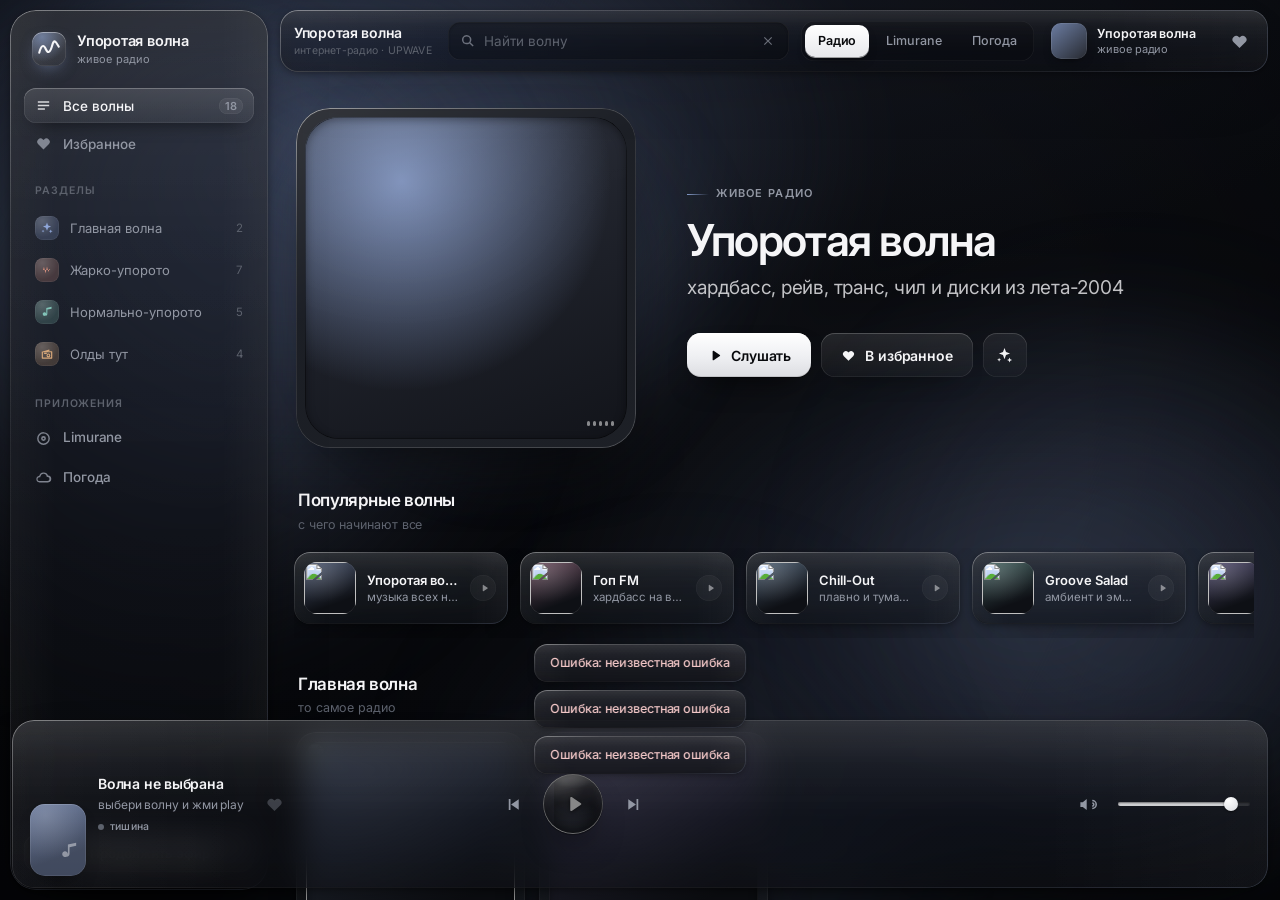
==== commit 6bb03390: "Обложки волн с сайтов Radio Record / SomaFM / AzuraCast" ====
--- a/index.html
+++ b/index.html
@@ -214,6 +214,6 @@
   <audio id="radio" preload="none" crossorigin="anonymous"></audio>
 
   <script src="js/live.js?v=1"></script>
-  <script src="js/app.js?v=13"></script>
+  <script src="js/app.js?v=14"></script>
 </body>
 </html>
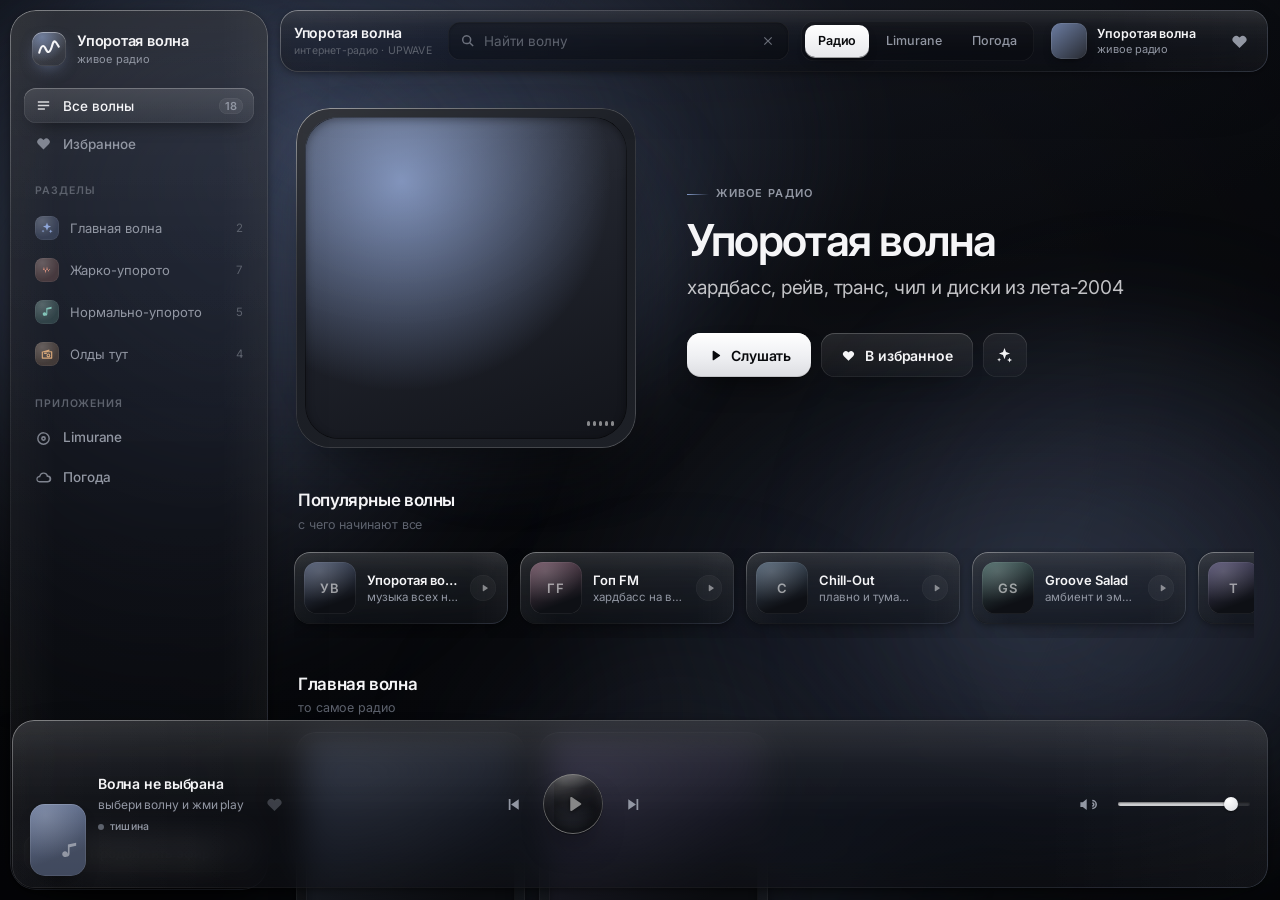
==== commit 64a27f64: "Revert "Обложки волн с сайтов Radio Record / SomaFM / AzuraCast" This reverts commit 6bb03390f531c61" ====
--- a/index.html
+++ b/index.html
@@ -214,6 +214,6 @@
   <audio id="radio" preload="none" crossorigin="anonymous"></audio>
 
   <script src="js/live.js?v=1"></script>
-  <script src="js/app.js?v=14"></script>
+  <script src="js/app.js?v=13"></script>
 </body>
 </html>
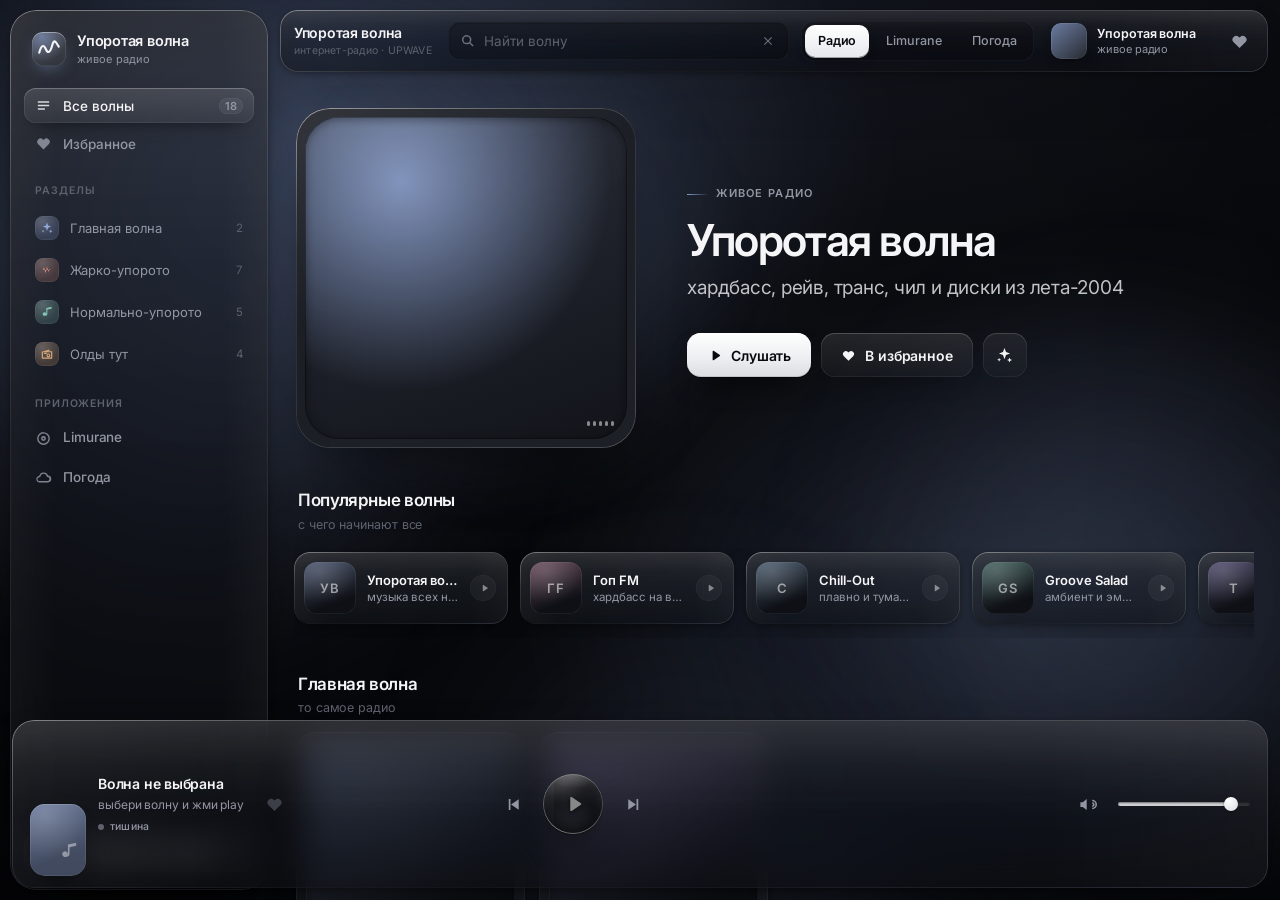
==== commit 89e4927b: "Бамп кэш-версии app.js после отката" ====
--- a/index.html
+++ b/index.html
@@ -214,6 +214,6 @@
   <audio id="radio" preload="none" crossorigin="anonymous"></audio>
 
   <script src="js/live.js?v=1"></script>
-  <script src="js/app.js?v=13"></script>
+  <script src="js/app.js?v=15"></script>
 </body>
 </html>
